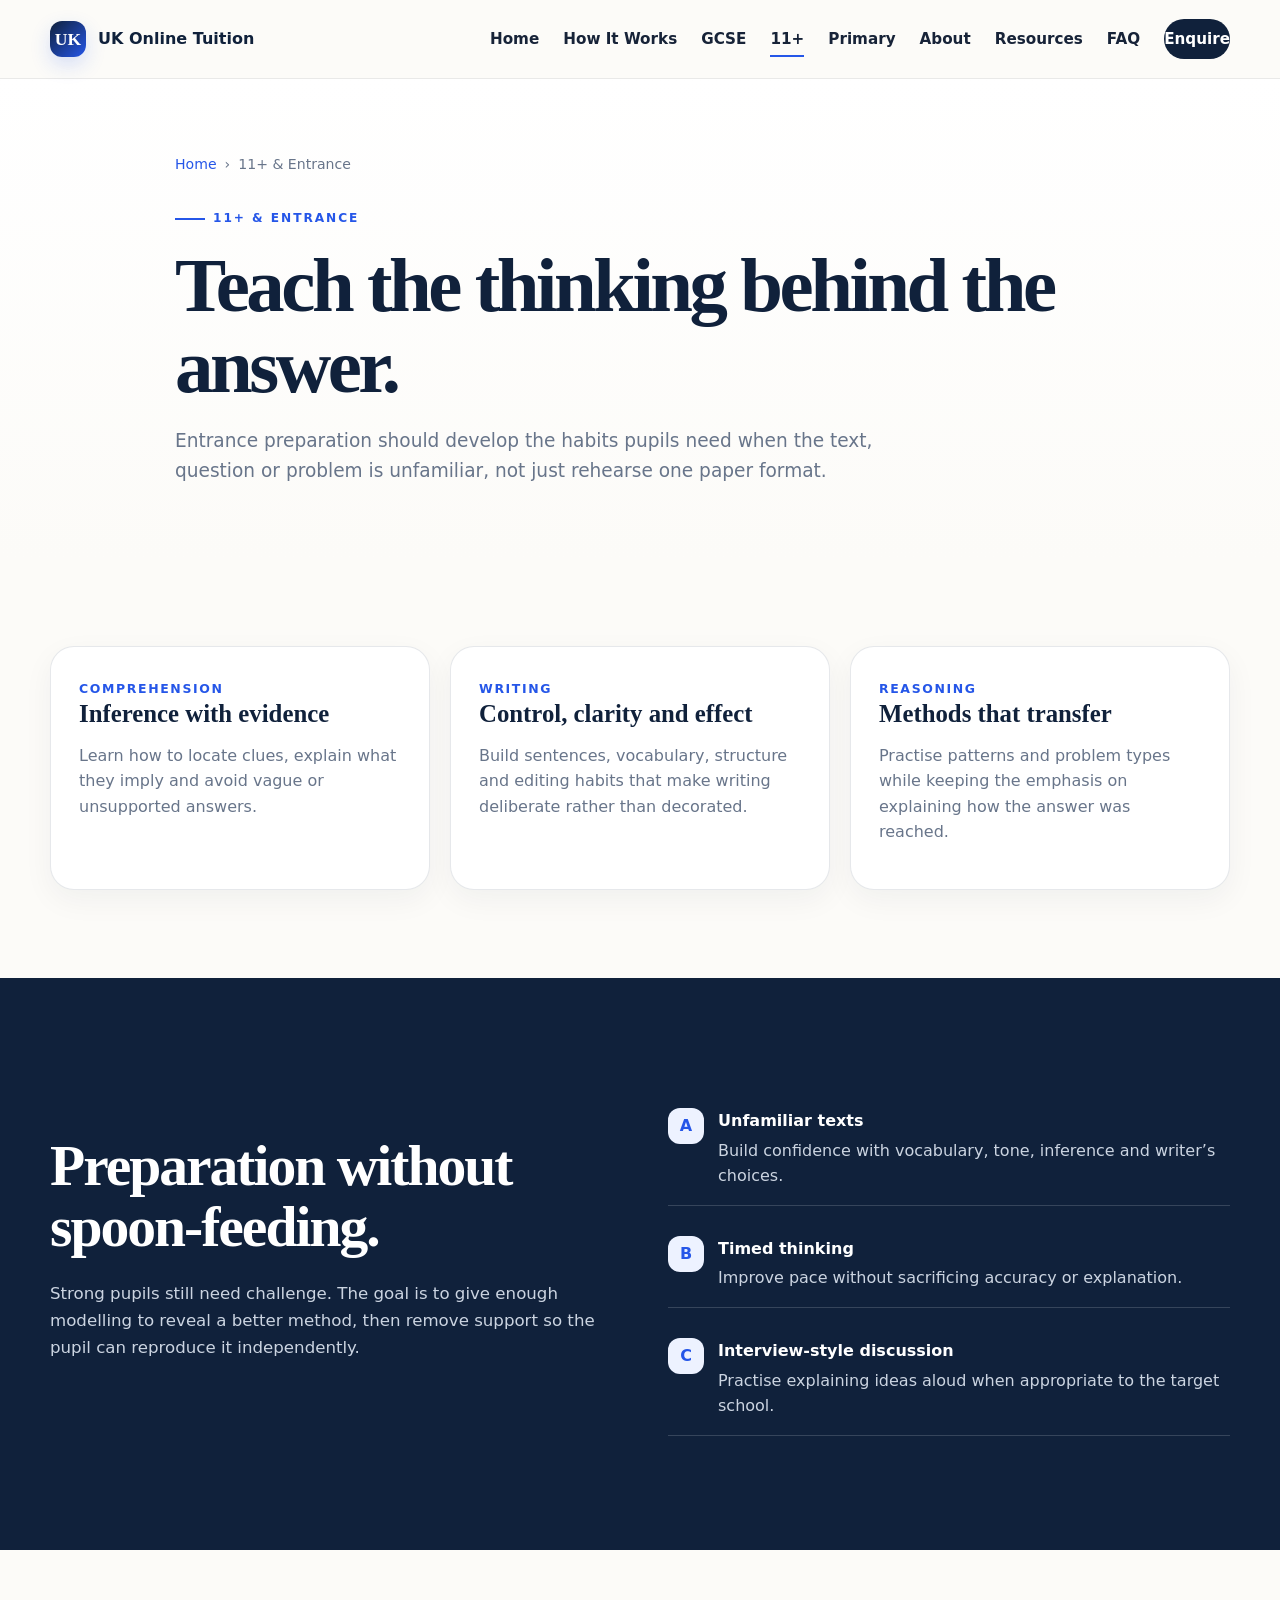
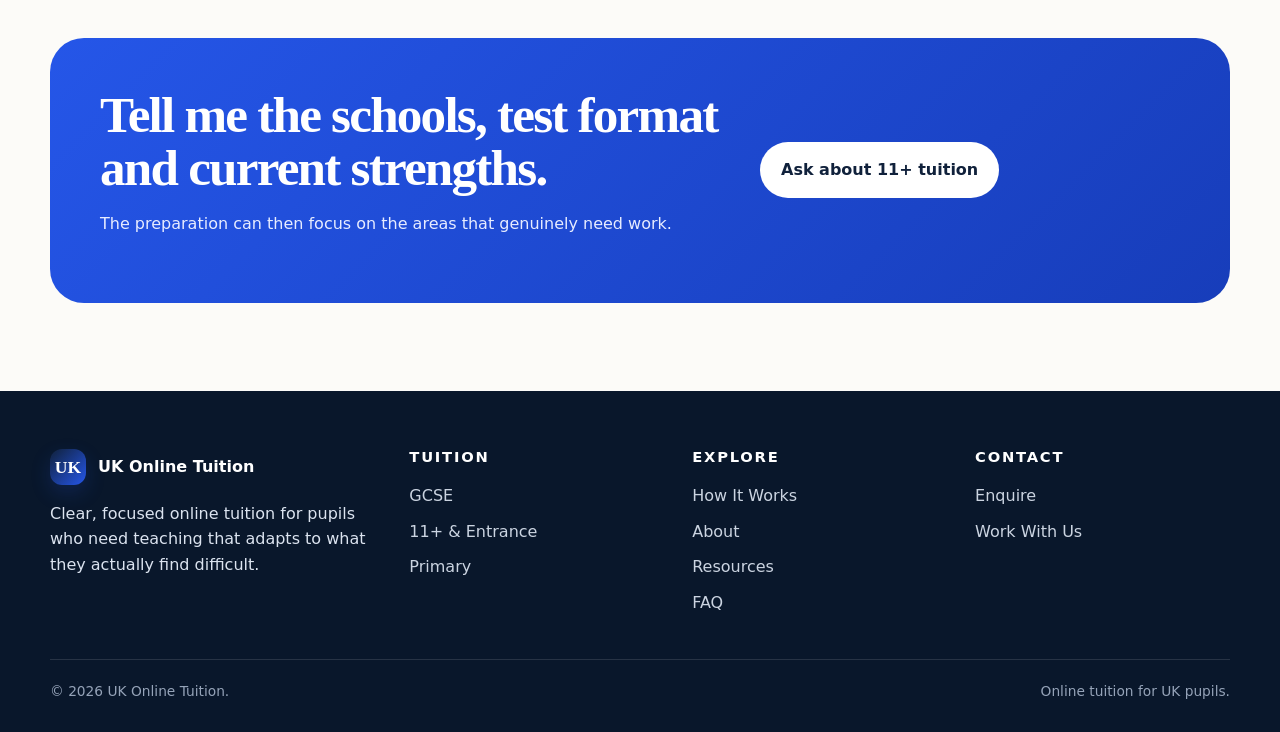
==== 11-plus/index.html @ ee051ced "Add 11+ and entrance page" ====
<!doctype html><html lang="en-GB"><head>
<meta charset="utf-8"><meta name="viewport" content="width=device-width,initial-scale=1">
<title>11+ & Entrance Exam Online Tuition | UK Online Tuition</title><meta name="description" content="Personalised 11+ and entrance exam tuition focused on comprehension, writing, reasoning and independent thinking for selective-school preparation.">
<meta name="robots" content="noindex,nofollow"><link rel="canonical" href="https://www.ukonlinetuition.co.uk/11-plus/"><meta property="og:type" content="website"><meta property="og:title" content="11+ & Entrance Exam Online Tuition | UK Online Tuition"><meta property="og:description" content="Personalised 11+ and entrance exam tuition focused on comprehension, writing, reasoning and independent thinking for selective-school preparation."><meta property="og:url" content="https://www.ukonlinetuition.co.uk/11-plus/"><meta name="twitter:card" content="summary"><meta name="twitter:title" content="11+ & Entrance Exam Online Tuition | UK Online Tuition"><meta name="twitter:description" content="Personalised 11+ and entrance exam tuition focused on comprehension, writing, reasoning and independent thinking for selective-school preparation."><link rel="stylesheet" href="../assets/styles.css"><meta name="theme-color" content="#10213b"></head><body><a class="skip-link" href="#main">Skip to content</a><header class="site-header"><div class="container nav-wrap"><a class="brand" href="../"><span class="brand-mark">UK</span><span>UK Online Tuition</span></a><button class="menu-toggle" aria-expanded="false" aria-controls="main-nav" aria-label="Open navigation">☰</button><nav class="main-nav" id="main-nav" aria-label="Main navigation"><a href="../">Home</a><a href="../how-it-works/">How It Works</a><a href="../gcse/">GCSE</a><a href="../11-plus/" aria-current="page">11+</a><a href="../primary/">Primary</a><a href="../about/">About</a><a href="../resources/">Resources</a><a href="../faq/">FAQ</a><a class="nav-cta" href="../contact/">Enquire</a></nav></div></header><main id="main"><section class="page-hero"><div class="container"><div class="breadcrumbs"><a href="../">Home</a><span>›</span><span>11+ & Entrance</span></div><div class="eyebrow">11+ & Entrance</div><h1>Teach the thinking behind the answer.</h1><p>Entrance preparation should develop the habits pupils need when the text, question or problem is unfamiliar, not just rehearse one paper format.</p></div></section><section class="section"><div class="container"><div class="cards"><article class="card"><span class="card-kicker">Comprehension</span><h3>Inference with evidence</h3><p>Learn how to locate clues, explain what they imply and avoid vague or unsupported answers.</p></article><article class="card"><span class="card-kicker">Writing</span><h3>Control, clarity and effect</h3><p>Build sentences, vocabulary, structure and editing habits that make writing deliberate rather than decorated.</p></article><article class="card"><span class="card-kicker">Reasoning</span><h3>Methods that transfer</h3><p>Practise patterns and problem types while keeping the emphasis on explaining how the answer was reached.</p></article></div></div></section><section class="section navy"><div class="container split"><div><h2>Preparation without spoon-feeding.</h2><p class="lede" style="font-size:1.04rem;color:#cbd4e1">Strong pupils still need challenge. The goal is to give enough modelling to reveal a better method, then remove support so the pupil can reproduce it independently.</p></div><div class="feature-list"><div class="feature" style="border-color:rgba(255,255,255,.16)"><span class="feature-icon">A</span><div><strong style="color:white">Unfamiliar texts</strong><p style="color:#cbd4e1">Build confidence with vocabulary, tone, inference and writer’s choices.</p></div></div><div class="feature" style="border-color:rgba(255,255,255,.16)"><span class="feature-icon">B</span><div><strong style="color:white">Timed thinking</strong><p style="color:#cbd4e1">Improve pace without sacrificing accuracy or explanation.</p></div></div><div class="feature" style="border-color:rgba(255,255,255,.16)"><span class="feature-icon">C</span><div><strong style="color:white">Interview-style discussion</strong><p style="color:#cbd4e1">Practise explaining ideas aloud when appropriate to the target school.</p></div></div></div></div></section><section class="section"><div class="container"><div class="cta-band"><div><h2>Tell me the schools, test format and current strengths.</h2><p>The preparation can then focus on the areas that genuinely need work.</p></div><div><a class="btn btn-primary" href="../contact/">Ask about 11+ tuition</a></div></div></div></section></main><footer class="site-footer"><div class="container"><div class="footer-grid"><div class="footer-brand"><div class="brand" style="color:white"><span class="brand-mark">UK</span><span>UK Online Tuition</span></div><p>Clear, focused online tuition for pupils who need teaching that adapts to what they actually find difficult.</p></div><div><h3>Tuition</h3><a href="../gcse/">GCSE</a><a href="../11-plus/">11+ & Entrance</a><a href="../primary/">Primary</a></div><div><h3>Explore</h3><a href="../how-it-works/">How It Works</a><a href="../about/">About</a><a href="../resources/">Resources</a><a href="../faq/">FAQ</a></div><div><h3>Contact</h3><a href="../contact/">Enquire</a><a href="../work-with-us/">Work With Us</a></div></div><div class="footer-bottom"><span>© <span data-year></span> UK Online Tuition.</span><span>Online tuition for UK pupils.</span></div></div></footer><script src="../assets/main.js" defer></script></body></html>
---- assets/styles.css ----
:root{--navy:#10213b;--blue:#2556e8;--cream:#f7f3ea;--paper:#fcfbf8;--ink:#172338;--muted:#68758a;--line:#dfe4eb;--white:#fff;--radius:24px;--shadow:0 18px 50px rgba(16,33,59,.11);--max:1180px;--serif:Georgia,'Times New Roman',serif;--sans:Inter,ui-sans-serif,system-ui,-apple-system,BlinkMacSystemFont,'Segoe UI',sans-serif}*{box-sizing:border-box}html{scroll-behavior:smooth}body{margin:0;background:var(--paper);color:var(--ink);font-family:var(--sans);line-height:1.6}img{max-width:100%;display:block}a{color:inherit;text-decoration:none}button,input,select,textarea{font:inherit}.skip-link{position:fixed;left:12px;top:-60px;background:var(--navy);color:#fff;padding:.75rem 1rem;border-radius:12px;z-index:999}.skip-link:focus{top:12px}.container{width:min(calc(100% - 40px),var(--max));margin:auto}.site-header{position:sticky;top:0;z-index:50;background:rgba(252,251,248,.92);backdrop-filter:blur(18px);border-bottom:1px solid rgba(16,33,59,.08)}.nav-wrap{height:78px;display:flex;align-items:center;gap:28px}.brand{display:flex;align-items:center;gap:12px;font-weight:800;color:var(--navy);margin-right:auto}.brand-mark{width:36px;height:36px;border-radius:12px;background:linear-gradient(135deg,var(--navy),var(--blue));display:grid;place-items:center;color:#fff;font-family:var(--serif);font-size:1.1rem;box-shadow:0 8px 20px rgba(37,86,232,.18)}.main-nav{display:flex;align-items:center;gap:24px;font-size:.95rem;font-weight:650}.main-nav a{position:relative;padding:8px 0}.main-nav a:after{content:"";position:absolute;left:0;right:100%;bottom:2px;height:2px;background:var(--blue);transition:right .25s ease}.main-nav a:hover:after,.main-nav a:focus-visible:after,.main-nav a[aria-current="page"]:after{right:0}.nav-cta{background:var(--navy);color:#fff;padding:12px 18px;border-radius:999px!important}.nav-cta:after{display:none!important}.menu-toggle{display:none;border:0;background:transparent;padding:10px;border-radius:10px;color:var(--navy)}.hero{padding:76px 0 42px;overflow:hidden;background:radial-gradient(circle at 85% 10%,rgba(37,86,232,.11),transparent 34%),linear-gradient(180deg,#fff 0%,var(--paper) 100%)}.hero-grid{display:grid;grid-template-columns:1.05fr .95fr;gap:64px;align-items:center}.eyebrow{display:inline-flex;align-items:center;gap:8px;text-transform:uppercase;letter-spacing:.16em;font-size:.76rem;font-weight:800;color:var(--blue);margin-bottom:18px}.eyebrow:before{content:"";width:30px;height:2px;background:var(--blue)}h1,h2,h3{font-family:var(--serif);line-height:1.05;color:var(--navy);margin:0}h1{font-size:clamp(3.25rem,7vw,6.2rem);letter-spacing:-.045em}h2{font-size:clamp(2.2rem,4.5vw,4.15rem);letter-spacing:-.035em}h3{font-size:1.55rem}.hero h1 span{color:var(--blue);display:block}.lede{font-size:1.18rem;color:#44536a;max-width:660px;margin:24px 0 30px}.hero-actions,.cta-actions{display:flex;gap:12px;flex-wrap:wrap}.btn{display:inline-flex;align-items:center;justify-content:center;gap:8px;padding:14px 20px;border-radius:999px;border:1px solid transparent;font-weight:760;transition:transform .2s ease,box-shadow .2s ease,background .2s ease}.btn:hover{transform:translateY(-2px)}.btn-primary{background:var(--blue);color:#fff;box-shadow:0 12px 28px rgba(37,86,232,.22)}.btn-secondary{background:#fff;border-color:#cad3df;color:var(--navy)}.micro-proof{display:flex;gap:18px;flex-wrap:wrap;margin-top:28px;color:var(--muted);font-size:.92rem}.micro-proof span:before{content:"✓";color:var(--blue);font-weight:900;margin-right:7px}.workspace{position:relative;min-height:520px}.workspace-card{position:absolute;border:1px solid rgba(16,33,59,.1);background:rgba(255,255,255,.94);border-radius:22px;box-shadow:var(--shadow);padding:20px}.workspace-main{inset:30px 18px 42px 0;transform:rotate(-1deg)}.workspace-note{width:220px;right:-10px;top:0;transform:rotate(4deg)}.workspace-score{width:205px;right:0;bottom:8px;transform:rotate(-3deg);background:var(--navy);color:#fff}.workspace-toolbar{display:flex;gap:8px;border-bottom:1px solid var(--line);padding-bottom:14px;margin-bottom:18px}.dot{width:10px;height:10px;border-radius:50%;background:#c9d2df}.dot:nth-child(2){background:#9ab4ff}.dot:nth-child(3){background:var(--blue)}.student-line{height:10px;background:#eef1f5;border-radius:8px;margin:12px 0}.student-line.short{width:62%}.annotation{border-left:3px solid var(--blue);padding:10px 12px;background:#f2f6ff;border-radius:0 12px 12px 0;margin:18px 0;color:#294372;font-size:.9rem}.feedback-chip{display:inline-block;padding:7px 10px;background:#e8efff;color:#183b91;border-radius:999px;font-size:.8rem;font-weight:800}.section{padding:88px 0}.section.alt{background:var(--cream)}.section.navy{background:var(--navy);color:#fff}.section.navy h2,.section.navy h3{color:#fff}.section-head{display:grid;grid-template-columns:.8fr 1.2fr;gap:56px;align-items:end;margin-bottom:42px}.section-head p{margin:0;color:var(--muted);font-size:1.05rem}.section.navy .section-head p{color:#cbd4e1}.cards{display:grid;grid-template-columns:repeat(3,1fr);gap:20px}.card{position:relative;background:#fff;border:1px solid rgba(16,33,59,.1);border-radius:var(--radius);padding:28px;box-shadow:0 10px 30px rgba(16,33,59,.05);transition:transform .25s ease,box-shadow .25s ease}.card:hover{transform:translateY(-6px);box-shadow:var(--shadow)}.card-kicker{font-size:.78rem;font-weight:850;color:var(--blue);text-transform:uppercase;letter-spacing:.13em}.card p{color:var(--muted)}.arrow-link{font-weight:800;color:var(--blue);display:inline-flex;gap:8px;align-items:center}.arrow-link span{transition:transform .2s ease}.arrow-link:hover span{transform:translateX(4px)}.process{display:grid;grid-template-columns:repeat(4,1fr);gap:14px;counter-reset:step}.step{counter-increment:step;padding:26px;border-radius:22px;border:1px solid rgba(255,255,255,.16);background:rgba(255,255,255,.06);min-height:250px}.step:before{content:"0" counter(step);display:block;color:#89a7ff;font-weight:900;letter-spacing:.14em;margin-bottom:36px}.step p{color:#ccd7e6}.split{display:grid;grid-template-columns:1fr 1fr;gap:56px;align-items:center}.feature-list{display:grid;gap:14px;margin:26px 0}.feature{display:flex;gap:14px;align-items:flex-start;padding:16px 0;border-bottom:1px solid var(--line)}.feature strong{color:var(--navy);display:block}.feature p{margin:4px 0 0;color:var(--muted)}.feature-icon{width:36px;height:36px;border-radius:12px;background:#edf2ff;color:var(--blue);display:grid;place-items:center;flex:0 0 auto;font-weight:900}.founder-panel{background:linear-gradient(145deg,var(--navy),#17375f);color:#fff;border-radius:32px;padding:38px;min-height:420px;display:flex;flex-direction:column;justify-content:space-between;box-shadow:var(--shadow)}.founder-panel h3{color:#fff;font-size:2.2rem}.founder-monogram{width:92px;height:92px;border-radius:28px;background:linear-gradient(135deg,#fff,#cad8ff);display:grid;place-items:center;color:var(--navy);font-family:var(--serif);font-size:2.4rem;font-weight:700}.stat-row{display:flex;gap:28px;flex-wrap:wrap}.stat strong{font-family:var(--serif);font-size:2.1rem;display:block}.stat small{color:#cbd5e4}.resource-grid{display:grid;grid-template-columns:repeat(3,1fr);gap:20px}.resource{padding:26px;border-radius:22px;background:#fff;border:1px solid var(--line)}.resource small{font-weight:800;color:var(--blue);text-transform:uppercase;letter-spacing:.1em}.faq-list{display:grid;gap:12px}.faq-item{background:#fff;border:1px solid var(--line);border-radius:18px;padding:0 20px}.faq-item summary{cursor:pointer;padding:20px 0;font-weight:780;color:var(--navy);list-style:none;display:flex;justify-content:space-between;gap:20px}.faq-item summary::-webkit-details-marker{display:none}.faq-item summary:after{content:"+";color:var(--blue);font-size:1.3rem}.faq-item[open] summary:after{content:"−"}.faq-item p{color:var(--muted);margin:0 0 20px}.cta-band{border-radius:34px;padding:50px;background:linear-gradient(135deg,var(--blue),#173dba);color:#fff;display:grid;grid-template-columns:1.2fr .8fr;gap:30px;align-items:center}.cta-band h2{color:#fff;font-size:clamp(2.2rem,4vw,3.6rem)}.cta-band p{color:#e7ecff}.cta-band .btn-primary{background:#fff;color:var(--navy);box-shadow:none}.cta-band .btn-secondary{border-color:rgba(255,255,255,.42);background:transparent;color:#fff}.page-hero{padding:74px 0 54px;background:linear-gradient(180deg,#fff,var(--paper))}.page-hero .container{max-width:930px}.page-hero h1{font-size:clamp(3rem,6vw,5.6rem)}.page-hero p{font-size:1.16rem;color:var(--muted);max-width:760px}.breadcrumbs{display:flex;gap:8px;font-size:.88rem;color:var(--muted);margin-bottom:26px}.breadcrumbs a{color:var(--blue)}.band{padding:30px;border-radius:24px;background:#eef3ff;border:1px solid #d8e2ff}.two-col{display:grid;grid-template-columns:repeat(2,1fr);gap:22px}.checklist{list-style:none;padding:0;margin:20px 0}.checklist li{position:relative;padding:8px 0 8px 30px}.checklist li:before{content:"✓";position:absolute;left:0;color:var(--blue);font-weight:900}.timeline{display:grid;gap:18px}.timeline-item{display:grid;grid-template-columns:70px 1fr;gap:18px}.timeline-num{width:58px;height:58px;border-radius:18px;background:var(--navy);color:#fff;display:grid;place-items:center;font-weight:850}.timeline-copy{padding-bottom:20px;border-bottom:1px solid var(--line)}.timeline-copy p{color:var(--muted);margin-top:8px}.form-wrap{display:grid;grid-template-columns:.8fr 1.2fr;gap:44px;align-items:start}.form-card{background:#fff;border:1px solid var(--line);border-radius:28px;padding:30px;box-shadow:var(--shadow)}.field-grid{display:grid;grid-template-columns:1fr 1fr;gap:16px}.field{display:grid;gap:7px}.field.full{grid-column:1/-1}.field label{font-weight:750;color:var(--navy)}.field input,.field select,.field textarea{width:100%;padding:13px 14px;border:1px solid #cbd4e0;border-radius:13px;background:#fff;color:var(--ink)}.field textarea{min-height:145px;resize:vertical}.field input:focus,.field select:focus,.field textarea:focus{outline:3px solid rgba(37,86,232,.18);border-color:var(--blue)}.form-note{font-size:.88rem;color:var(--muted)}.form-status{margin-top:14px;padding:12px 14px;border-radius:12px;background:#f2f5f8;color:#47566b;display:none}.form-status.show{display:block}.form-status.success{background:#eaf7ef;color:#225e39}.form-status.error{background:#fff0f0;color:#8d2929}.site-footer{background:#09172b;color:#dbe3ef;padding:58px 0 30px}.footer-grid{display:grid;grid-template-columns:1.3fr repeat(3,1fr);gap:28px}.footer-grid h3{color:#fff;font-family:var(--sans);font-size:.92rem;text-transform:uppercase;letter-spacing:.12em;margin-bottom:14px}.footer-grid a{display:block;color:#cbd4e1;padding:5px 0}.footer-brand{max-width:320px}.footer-bottom{display:flex;justify-content:space-between;gap:20px;border-top:1px solid rgba(255,255,255,.12);margin-top:38px;padding-top:20px;color:#95a3b8;font-size:.86rem}.reveal{opacity:0;transform:translateY(24px);transition:opacity .65s ease,transform .65s ease}.reveal.is-visible{opacity:1;transform:none}.reveal.delay-1{transition-delay:.08s}.reveal.delay-2{transition-delay:.16s}.reveal.delay-3{transition-delay:.24s}.focus-card{position:relative;overflow:hidden}.focus-card:after{content:"";position:absolute;inset:auto -20% -55% 40%;height:180px;background:radial-gradient(circle,rgba(37,86,232,.13),transparent 68%);pointer-events:none}.notice{padding:12px 14px;border-radius:14px;background:#fff6db;color:#745516;font-size:.9rem;border:1px solid #ead79b}@media (max-width:960px){.main-nav{position:fixed;left:20px;right:20px;top:88px;background:#fff;border:1px solid var(--line);box-shadow:var(--shadow);border-radius:20px;padding:18px;display:none;flex-direction:column;align-items:stretch;gap:4px}.main-nav.open{display:flex}.main-nav a{padding:11px}.menu-toggle{display:block}.hero-grid,.split,.form-wrap,.cta-band,.section-head{grid-template-columns:1fr}.workspace{min-height:470px}.cards,.resource-grid{grid-template-columns:1fr 1fr}.process{grid-template-columns:1fr 1fr}.footer-grid{grid-template-columns:1fr 1fr}.section-head{gap:16px}.field-grid{grid-template-columns:1fr}.field.full{grid-column:auto}}@media (max-width:640px){.container{width:min(calc(100% - 28px),var(--max))}.nav-wrap{height:68px}.hero{padding-top:50px}.hero-grid{gap:28px}.workspace{min-height:420px}.workspace-main{inset:22px 0 58px 0}.workspace-note{width:170px;right:-2px}.workspace-score{width:170px;right:4px}.section{padding:64px 0}.cards,.resource-grid,.process,.two-col,.footer-grid{grid-template-columns:1fr}.cta-band{padding:34px 24px}.footer-bottom{flex-direction:column}.page-hero{padding-top:48px}.form-card{padding:22px}.timeline-item{grid-template-columns:52px 1fr}.timeline-num{width:44px;height:44px;border-radius:14px}.brand span:last-child{font-size:.92rem}}@media (prefers-reduced-motion:reduce){html{scroll-behavior:auto}*,*:before,*:after{animation:none!important;transition:none!important}.reveal{opacity:1;transform:none}.card:hover,.btn:hover{transform:none}}
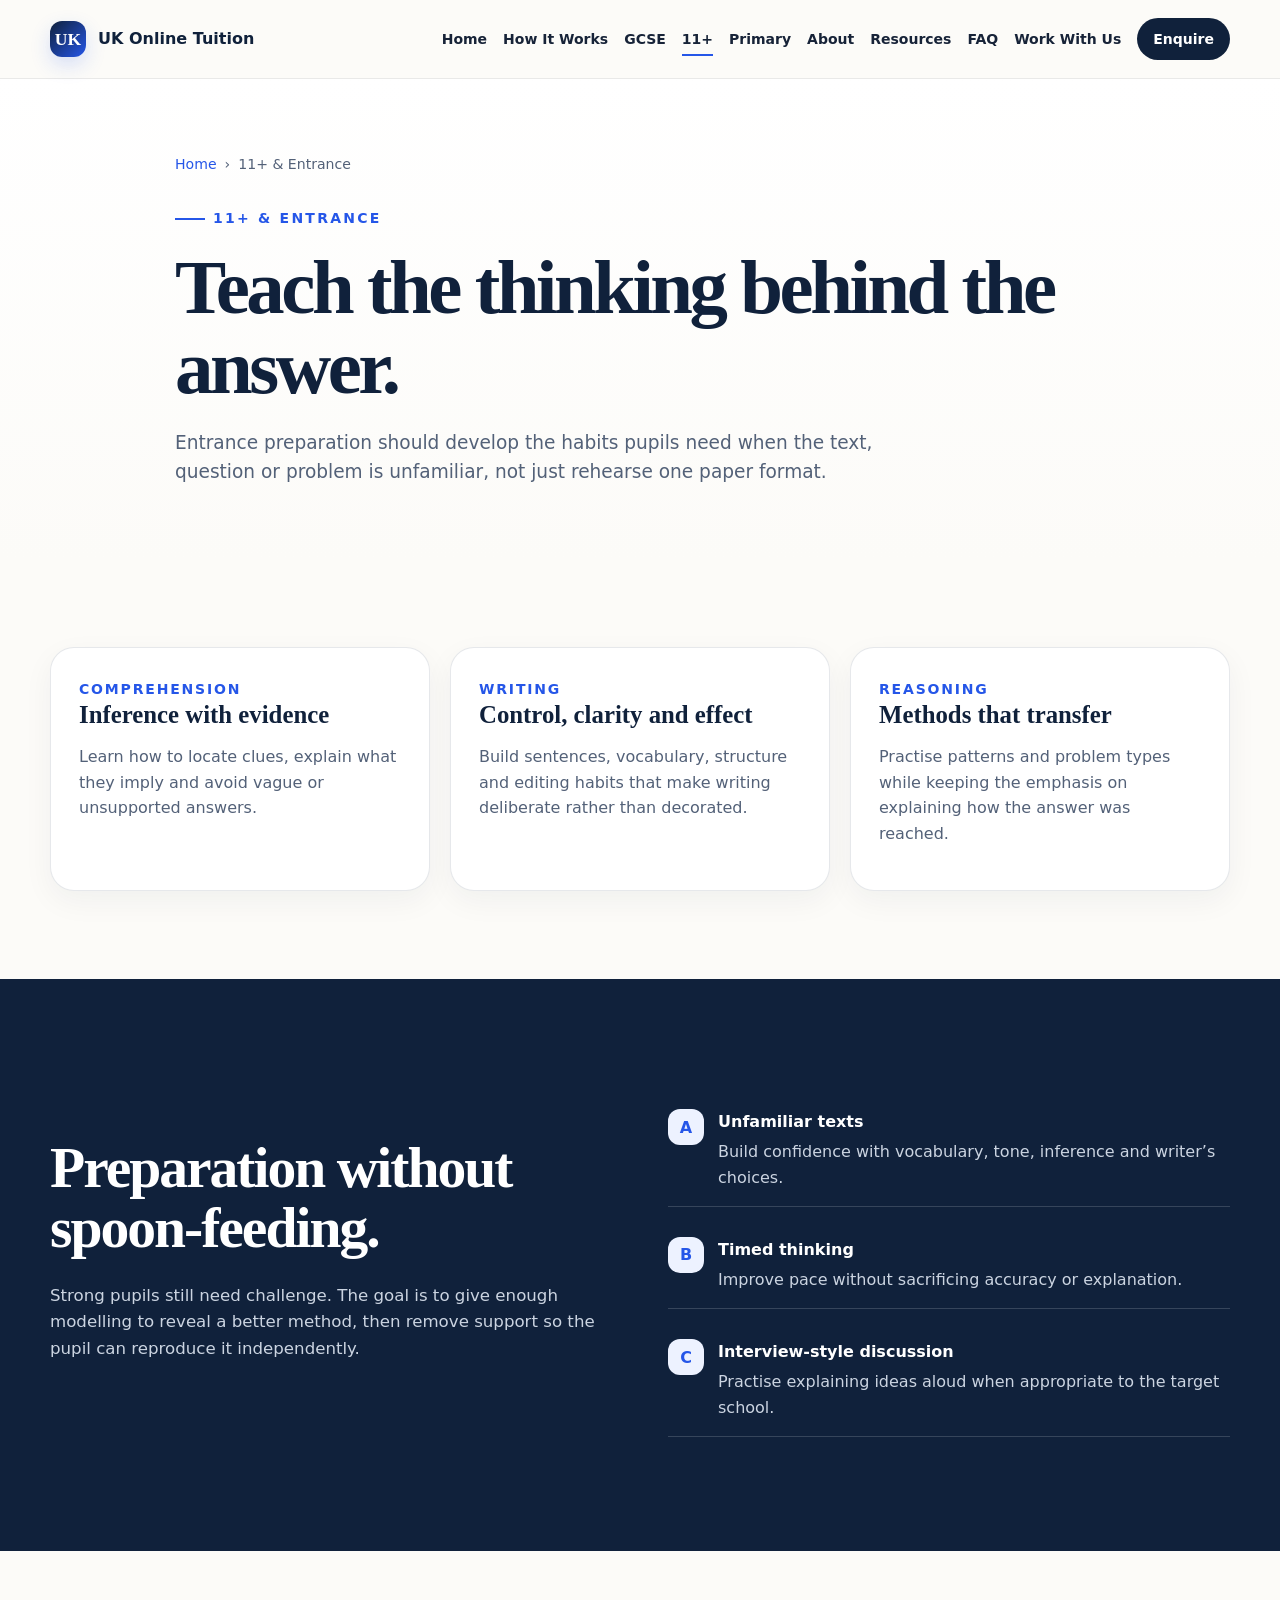
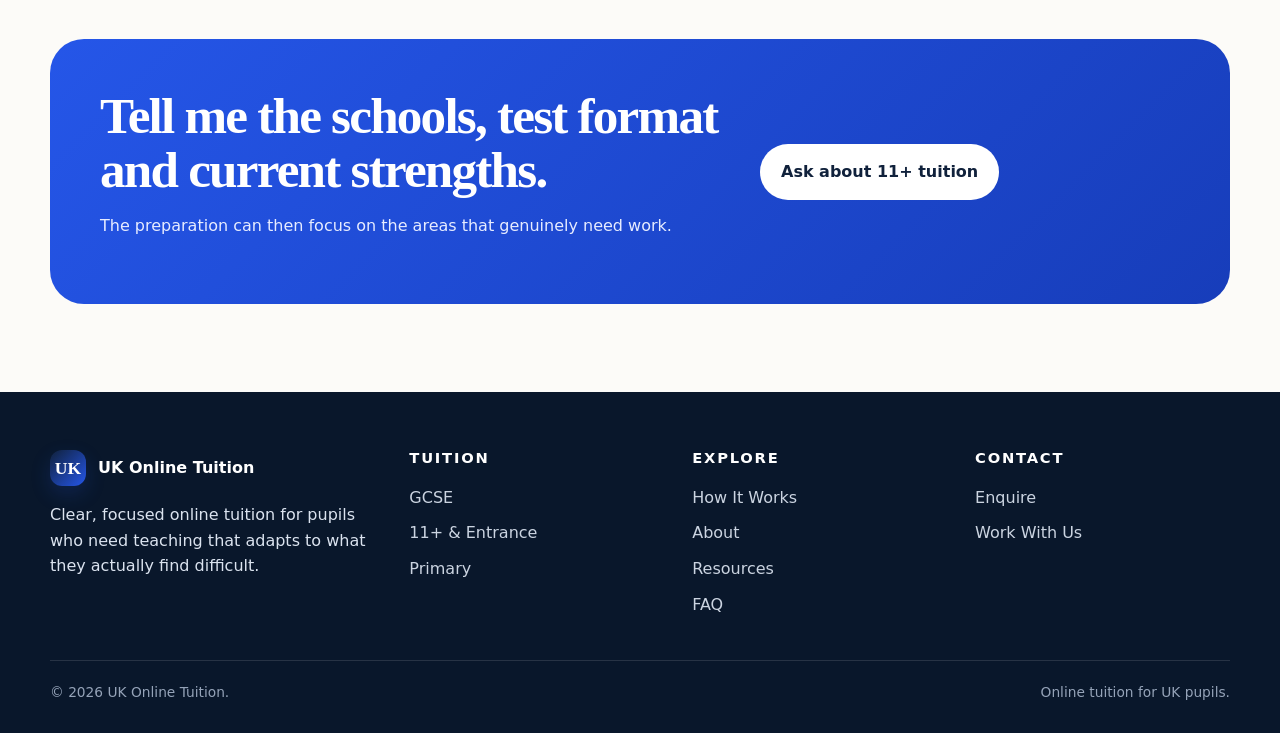
==== commit 1dd635f8: "Build unpublished responsive tuition draft with safe preview form" ====
--- a/11-plus/index.html
+++ b/11-plus/index.html
@@ -1,4 +1,4 @@
 <!doctype html><html lang="en-GB"><head>
 <meta charset="utf-8"><meta name="viewport" content="width=device-width,initial-scale=1">
 <title>11+ & Entrance Exam Online Tuition | UK Online Tuition</title><meta name="description" content="Personalised 11+ and entrance exam tuition focused on comprehension, writing, reasoning and independent thinking for selective-school preparation.">
-<meta name="robots" content="noindex,nofollow"><link rel="canonical" href="https://www.ukonlinetuition.co.uk/11-plus/"><meta property="og:type" content="website"><meta property="og:title" content="11+ & Entrance Exam Online Tuition | UK Online Tuition"><meta property="og:description" content="Personalised 11+ and entrance exam tuition focused on comprehension, writing, reasoning and independent thinking for selective-school preparation."><meta property="og:url" content="https://www.ukonlinetuition.co.uk/11-plus/"><meta name="twitter:card" content="summary"><meta name="twitter:title" content="11+ & Entrance Exam Online Tuition | UK Online Tuition"><meta name="twitter:description" content="Personalised 11+ and entrance exam tuition focused on comprehension, writing, reasoning and independent thinking for selective-school preparation."><link rel="stylesheet" href="../assets/styles.css"><meta name="theme-color" content="#10213b"></head><body><a class="skip-link" href="#main">Skip to content</a><header class="site-header"><div class="container nav-wrap"><a class="brand" href="../"><span class="brand-mark">UK</span><span>UK Online Tuition</span></a><button class="menu-toggle" aria-expanded="false" aria-controls="main-nav" aria-label="Open navigation">☰</button><nav class="main-nav" id="main-nav" aria-label="Main navigation"><a href="../">Home</a><a href="../how-it-works/">How It Works</a><a href="../gcse/">GCSE</a><a href="../11-plus/" aria-current="page">11+</a><a href="../primary/">Primary</a><a href="../about/">About</a><a href="../resources/">Resources</a><a href="../faq/">FAQ</a><a class="nav-cta" href="../contact/">Enquire</a></nav></div></header><main id="main"><section class="page-hero"><div class="container"><div class="breadcrumbs"><a href="../">Home</a><span>›</span><span>11+ & Entrance</span></div><div class="eyebrow">11+ & Entrance</div><h1>Teach the thinking behind the answer.</h1><p>Entrance preparation should develop the habits pupils need when the text, question or problem is unfamiliar, not just rehearse one paper format.</p></div></section><section class="section"><div class="container"><div class="cards"><article class="card"><span class="card-kicker">Comprehension</span><h3>Inference with evidence</h3><p>Learn how to locate clues, explain what they imply and avoid vague or unsupported answers.</p></article><article class="card"><span class="card-kicker">Writing</span><h3>Control, clarity and effect</h3><p>Build sentences, vocabulary, structure and editing habits that make writing deliberate rather than decorated.</p></article><article class="card"><span class="card-kicker">Reasoning</span><h3>Methods that transfer</h3><p>Practise patterns and problem types while keeping the emphasis on explaining how the answer was reached.</p></article></div></div></section><section class="section navy"><div class="container split"><div><h2>Preparation without spoon-feeding.</h2><p class="lede" style="font-size:1.04rem;color:#cbd4e1">Strong pupils still need challenge. The goal is to give enough modelling to reveal a better method, then remove support so the pupil can reproduce it independently.</p></div><div class="feature-list"><div class="feature" style="border-color:rgba(255,255,255,.16)"><span class="feature-icon">A</span><div><strong style="color:white">Unfamiliar texts</strong><p style="color:#cbd4e1">Build confidence with vocabulary, tone, inference and writer’s choices.</p></div></div><div class="feature" style="border-color:rgba(255,255,255,.16)"><span class="feature-icon">B</span><div><strong style="color:white">Timed thinking</strong><p style="color:#cbd4e1">Improve pace without sacrificing accuracy or explanation.</p></div></div><div class="feature" style="border-color:rgba(255,255,255,.16)"><span class="feature-icon">C</span><div><strong style="color:white">Interview-style discussion</strong><p style="color:#cbd4e1">Practise explaining ideas aloud when appropriate to the target school.</p></div></div></div></div></section><section class="section"><div class="container"><div class="cta-band"><div><h2>Tell me the schools, test format and current strengths.</h2><p>The preparation can then focus on the areas that genuinely need work.</p></div><div><a class="btn btn-primary" href="../contact/">Ask about 11+ tuition</a></div></div></div></section></main><footer class="site-footer"><div class="container"><div class="footer-grid"><div class="footer-brand"><div class="brand" style="color:white"><span class="brand-mark">UK</span><span>UK Online Tuition</span></div><p>Clear, focused online tuition for pupils who need teaching that adapts to what they actually find difficult.</p></div><div><h3>Tuition</h3><a href="../gcse/">GCSE</a><a href="../11-plus/">11+ & Entrance</a><a href="../primary/">Primary</a></div><div><h3>Explore</h3><a href="../how-it-works/">How It Works</a><a href="../about/">About</a><a href="../resources/">Resources</a><a href="../faq/">FAQ</a></div><div><h3>Contact</h3><a href="../contact/">Enquire</a><a href="../work-with-us/">Work With Us</a></div></div><div class="footer-bottom"><span>© <span data-year></span> UK Online Tuition.</span><span>Online tuition for UK pupils.</span></div></div></footer><script src="../assets/main.js" defer></script></body></html>+<meta name="robots" content="noindex,nofollow"><link rel="canonical" href="https://www.ukonlinetuition.co.uk/11-plus/"><meta property="og:type" content="website"><meta property="og:title" content="11+ & Entrance Exam Online Tuition | UK Online Tuition"><meta property="og:description" content="Personalised 11+ and entrance exam tuition focused on comprehension, writing, reasoning and independent thinking for selective-school preparation."><meta property="og:url" content="https://www.ukonlinetuition.co.uk/11-plus/"><meta name="twitter:card" content="summary"><meta name="twitter:title" content="11+ & Entrance Exam Online Tuition | UK Online Tuition"><meta name="twitter:description" content="Personalised 11+ and entrance exam tuition focused on comprehension, writing, reasoning and independent thinking for selective-school preparation."><link rel="stylesheet" href="../assets/styles.css"><meta name="theme-color" content="#10213b"><link rel="icon" href="../assets/favicon.svg" type="image/svg+xml"></head><body><a class="skip-link" href="#main">Skip to content</a><header class="site-header"><div class="container nav-wrap"><a class="brand" href="../"><span class="brand-mark">UK</span><span>UK Online Tuition</span></a><button class="menu-toggle" aria-expanded="false" aria-controls="main-nav" aria-label="Open navigation">☰</button><nav class="main-nav" id="main-nav" aria-label="Main navigation"><a href="../">Home</a><a href="../how-it-works/">How It Works</a><a href="../gcse/">GCSE</a><a href="../11-plus/" aria-current="page">11+</a><a href="../primary/">Primary</a><a href="../about/">About</a><a href="../resources/">Resources</a><a href="../faq/">FAQ</a><a href="../work-with-us/">Work With Us</a><a class="nav-cta" href="../contact/">Enquire</a></nav></div></header><main id="main"><section class="page-hero"><div class="container"><div class="breadcrumbs"><a href="../">Home</a><span>›</span><span>11+ & Entrance</span></div><div class="eyebrow">11+ & Entrance</div><h1>Teach the thinking behind the answer.</h1><p>Entrance preparation should develop the habits pupils need when the text, question or problem is unfamiliar, not just rehearse one paper format.</p></div></section><section class="section"><div class="container"><div class="cards"><article class="card"><span class="card-kicker">Comprehension</span><h3>Inference with evidence</h3><p>Learn how to locate clues, explain what they imply and avoid vague or unsupported answers.</p></article><article class="card"><span class="card-kicker">Writing</span><h3>Control, clarity and effect</h3><p>Build sentences, vocabulary, structure and editing habits that make writing deliberate rather than decorated.</p></article><article class="card"><span class="card-kicker">Reasoning</span><h3>Methods that transfer</h3><p>Practise patterns and problem types while keeping the emphasis on explaining how the answer was reached.</p></article></div></div></section><section class="section navy"><div class="container split"><div><h2>Preparation without spoon-feeding.</h2><p class="lede" style="font-size:1.04rem;color:#cbd4e1">Strong pupils still need challenge. The goal is to give enough modelling to reveal a better method, then remove support so the pupil can reproduce it independently.</p></div><div class="feature-list"><div class="feature" style="border-color:rgba(255,255,255,.16)"><span class="feature-icon">A</span><div><strong style="color:white">Unfamiliar texts</strong><p style="color:#cbd4e1">Build confidence with vocabulary, tone, inference and writer’s choices.</p></div></div><div class="feature" style="border-color:rgba(255,255,255,.16)"><span class="feature-icon">B</span><div><strong style="color:white">Timed thinking</strong><p style="color:#cbd4e1">Improve pace without sacrificing accuracy or explanation.</p></div></div><div class="feature" style="border-color:rgba(255,255,255,.16)"><span class="feature-icon">C</span><div><strong style="color:white">Interview-style discussion</strong><p style="color:#cbd4e1">Practise explaining ideas aloud when appropriate to the target school.</p></div></div></div></div></section><section class="section"><div class="container"><div class="cta-band"><div><h2>Tell me the schools, test format and current strengths.</h2><p>The preparation can then focus on the areas that genuinely need work.</p></div><div><a class="btn btn-primary" href="../contact/">Ask about 11+ tuition</a></div></div></div></section></main><footer class="site-footer"><div class="container"><div class="footer-grid"><div class="footer-brand"><div class="brand" style="color:white"><span class="brand-mark">UK</span><span>UK Online Tuition</span></div><p>Clear, focused online tuition for pupils who need teaching that adapts to what they actually find difficult.</p></div><div><h3>Tuition</h3><a href="../gcse/">GCSE</a><a href="../11-plus/">11+ & Entrance</a><a href="../primary/">Primary</a></div><div><h3>Explore</h3><a href="../how-it-works/">How It Works</a><a href="../about/">About</a><a href="../resources/">Resources</a><a href="../faq/">FAQ</a></div><div><h3>Contact</h3><a href="../contact/">Enquire</a><a href="../work-with-us/">Work With Us</a></div></div><div class="footer-bottom"><span>© <span data-year></span> UK Online Tuition.</span><span>Online tuition for UK pupils.</span></div></div></footer><script src="../assets/main.js" defer></script></body></html>
--- a/assets/styles.css
+++ b/assets/styles.css
@@ -1 +1,35 @@
-:root{--navy:#10213b;--blue:#2556e8;--cream:#f7f3ea;--paper:#fcfbf8;--ink:#172338;--muted:#68758a;--line:#dfe4eb;--white:#fff;--radius:24px;--shadow:0 18px 50px rgba(16,33,59,.11);--max:1180px;--serif:Georgia,'Times New Roman',serif;--sans:Inter,ui-sans-serif,system-ui,-apple-system,BlinkMacSystemFont,'Segoe UI',sans-serif}*{box-sizing:border-box}html{scroll-behavior:smooth}body{margin:0;background:var(--paper);color:var(--ink);font-family:var(--sans);line-height:1.6}img{max-width:100%;display:block}a{color:inherit;text-decoration:none}button,input,select,textarea{font:inherit}.skip-link{position:fixed;left:12px;top:-60px;background:var(--navy);color:#fff;padding:.75rem 1rem;border-radius:12px;z-index:999}.skip-link:focus{top:12px}.container{width:min(calc(100% - 40px),var(--max));margin:auto}.site-header{position:sticky;top:0;z-index:50;background:rgba(252,251,248,.92);backdrop-filter:blur(18px);border-bottom:1px solid rgba(16,33,59,.08)}.nav-wrap{height:78px;display:flex;align-items:center;gap:28px}.brand{display:flex;align-items:center;gap:12px;font-weight:800;color:var(--navy);margin-right:auto}.brand-mark{width:36px;height:36px;border-radius:12px;background:linear-gradient(135deg,var(--navy),var(--blue));display:grid;place-items:center;color:#fff;font-family:var(--serif);font-size:1.1rem;box-shadow:0 8px 20px rgba(37,86,232,.18)}.main-nav{display:flex;align-items:center;gap:24px;font-size:.95rem;font-weight:650}.main-nav a{position:relative;padding:8px 0}.main-nav a:after{content:"";position:absolute;left:0;right:100%;bottom:2px;height:2px;background:var(--blue);transition:right .25s ease}.main-nav a:hover:after,.main-nav a:focus-visible:after,.main-nav a[aria-current="page"]:after{right:0}.nav-cta{background:var(--navy);color:#fff;padding:12px 18px;border-radius:999px!important}.nav-cta:after{display:none!important}.menu-toggle{display:none;border:0;background:transparent;padding:10px;border-radius:10px;color:var(--navy)}.hero{padding:76px 0 42px;overflow:hidden;background:radial-gradient(circle at 85% 10%,rgba(37,86,232,.11),transparent 34%),linear-gradient(180deg,#fff 0%,var(--paper) 100%)}.hero-grid{display:grid;grid-template-columns:1.05fr .95fr;gap:64px;align-items:center}.eyebrow{display:inline-flex;align-items:center;gap:8px;text-transform:uppercase;letter-spacing:.16em;font-size:.76rem;font-weight:800;color:var(--blue);margin-bottom:18px}.eyebrow:before{content:"";width:30px;height:2px;background:var(--blue)}h1,h2,h3{font-family:var(--serif);line-height:1.05;color:var(--navy);margin:0}h1{font-size:clamp(3.25rem,7vw,6.2rem);letter-spacing:-.045em}h2{font-size:clamp(2.2rem,4.5vw,4.15rem);letter-spacing:-.035em}h3{font-size:1.55rem}.hero h1 span{color:var(--blue);display:block}.lede{font-size:1.18rem;color:#44536a;max-width:660px;margin:24px 0 30px}.hero-actions,.cta-actions{display:flex;gap:12px;flex-wrap:wrap}.btn{display:inline-flex;align-items:center;justify-content:center;gap:8px;padding:14px 20px;border-radius:999px;border:1px solid transparent;font-weight:760;transition:transform .2s ease,box-shadow .2s ease,background .2s ease}.btn:hover{transform:translateY(-2px)}.btn-primary{background:var(--blue);color:#fff;box-shadow:0 12px 28px rgba(37,86,232,.22)}.btn-secondary{background:#fff;border-color:#cad3df;color:var(--navy)}.micro-proof{display:flex;gap:18px;flex-wrap:wrap;margin-top:28px;color:var(--muted);font-size:.92rem}.micro-proof span:before{content:"✓";color:var(--blue);font-weight:900;margin-right:7px}.workspace{position:relative;min-height:520px}.workspace-card{position:absolute;border:1px solid rgba(16,33,59,.1);background:rgba(255,255,255,.94);border-radius:22px;box-shadow:var(--shadow);padding:20px}.workspace-main{inset:30px 18px 42px 0;transform:rotate(-1deg)}.workspace-note{width:220px;right:-10px;top:0;transform:rotate(4deg)}.workspace-score{width:205px;right:0;bottom:8px;transform:rotate(-3deg);background:var(--navy);color:#fff}.workspace-toolbar{display:flex;gap:8px;border-bottom:1px solid var(--line);padding-bottom:14px;margin-bottom:18px}.dot{width:10px;height:10px;border-radius:50%;background:#c9d2df}.dot:nth-child(2){background:#9ab4ff}.dot:nth-child(3){background:var(--blue)}.student-line{height:10px;background:#eef1f5;border-radius:8px;margin:12px 0}.student-line.short{width:62%}.annotation{border-left:3px solid var(--blue);padding:10px 12px;background:#f2f6ff;border-radius:0 12px 12px 0;margin:18px 0;color:#294372;font-size:.9rem}.feedback-chip{display:inline-block;padding:7px 10px;background:#e8efff;color:#183b91;border-radius:999px;font-size:.8rem;font-weight:800}.section{padding:88px 0}.section.alt{background:var(--cream)}.section.navy{background:var(--navy);color:#fff}.section.navy h2,.section.navy h3{color:#fff}.section-head{display:grid;grid-template-columns:.8fr 1.2fr;gap:56px;align-items:end;margin-bottom:42px}.section-head p{margin:0;color:var(--muted);font-size:1.05rem}.section.navy .section-head p{color:#cbd4e1}.cards{display:grid;grid-template-columns:repeat(3,1fr);gap:20px}.card{position:relative;background:#fff;border:1px solid rgba(16,33,59,.1);border-radius:var(--radius);padding:28px;box-shadow:0 10px 30px rgba(16,33,59,.05);transition:transform .25s ease,box-shadow .25s ease}.card:hover{transform:translateY(-6px);box-shadow:var(--shadow)}.card-kicker{font-size:.78rem;font-weight:850;color:var(--blue);text-transform:uppercase;letter-spacing:.13em}.card p{color:var(--muted)}.arrow-link{font-weight:800;color:var(--blue);display:inline-flex;gap:8px;align-items:center}.arrow-link span{transition:transform .2s ease}.arrow-link:hover span{transform:translateX(4px)}.process{display:grid;grid-template-columns:repeat(4,1fr);gap:14px;counter-reset:step}.step{counter-increment:step;padding:26px;border-radius:22px;border:1px solid rgba(255,255,255,.16);background:rgba(255,255,255,.06);min-height:250px}.step:before{content:"0" counter(step);display:block;color:#89a7ff;font-weight:900;letter-spacing:.14em;margin-bottom:36px}.step p{color:#ccd7e6}.split{display:grid;grid-template-columns:1fr 1fr;gap:56px;align-items:center}.feature-list{display:grid;gap:14px;margin:26px 0}.feature{display:flex;gap:14px;align-items:flex-start;padding:16px 0;border-bottom:1px solid var(--line)}.feature strong{color:var(--navy);display:block}.feature p{margin:4px 0 0;color:var(--muted)}.feature-icon{width:36px;height:36px;border-radius:12px;background:#edf2ff;color:var(--blue);display:grid;place-items:center;flex:0 0 auto;font-weight:900}.founder-panel{background:linear-gradient(145deg,var(--navy),#17375f);color:#fff;border-radius:32px;padding:38px;min-height:420px;display:flex;flex-direction:column;justify-content:space-between;box-shadow:var(--shadow)}.founder-panel h3{color:#fff;font-size:2.2rem}.founder-monogram{width:92px;height:92px;border-radius:28px;background:linear-gradient(135deg,#fff,#cad8ff);display:grid;place-items:center;color:var(--navy);font-family:var(--serif);font-size:2.4rem;font-weight:700}.stat-row{display:flex;gap:28px;flex-wrap:wrap}.stat strong{font-family:var(--serif);font-size:2.1rem;display:block}.stat small{color:#cbd5e4}.resource-grid{display:grid;grid-template-columns:repeat(3,1fr);gap:20px}.resource{padding:26px;border-radius:22px;background:#fff;border:1px solid var(--line)}.resource small{font-weight:800;color:var(--blue);text-transform:uppercase;letter-spacing:.1em}.faq-list{display:grid;gap:12px}.faq-item{background:#fff;border:1px solid var(--line);border-radius:18px;padding:0 20px}.faq-item summary{cursor:pointer;padding:20px 0;font-weight:780;color:var(--navy);list-style:none;display:flex;justify-content:space-between;gap:20px}.faq-item summary::-webkit-details-marker{display:none}.faq-item summary:after{content:"+";color:var(--blue);font-size:1.3rem}.faq-item[open] summary:after{content:"−"}.faq-item p{color:var(--muted);margin:0 0 20px}.cta-band{border-radius:34px;padding:50px;background:linear-gradient(135deg,var(--blue),#173dba);color:#fff;display:grid;grid-template-columns:1.2fr .8fr;gap:30px;align-items:center}.cta-band h2{color:#fff;font-size:clamp(2.2rem,4vw,3.6rem)}.cta-band p{color:#e7ecff}.cta-band .btn-primary{background:#fff;color:var(--navy);box-shadow:none}.cta-band .btn-secondary{border-color:rgba(255,255,255,.42);background:transparent;color:#fff}.page-hero{padding:74px 0 54px;background:linear-gradient(180deg,#fff,var(--paper))}.page-hero .container{max-width:930px}.page-hero h1{font-size:clamp(3rem,6vw,5.6rem)}.page-hero p{font-size:1.16rem;color:var(--muted);max-width:760px}.breadcrumbs{display:flex;gap:8px;font-size:.88rem;color:var(--muted);margin-bottom:26px}.breadcrumbs a{color:var(--blue)}.band{padding:30px;border-radius:24px;background:#eef3ff;border:1px solid #d8e2ff}.two-col{display:grid;grid-template-columns:repeat(2,1fr);gap:22px}.checklist{list-style:none;padding:0;margin:20px 0}.checklist li{position:relative;padding:8px 0 8px 30px}.checklist li:before{content:"✓";position:absolute;left:0;color:var(--blue);font-weight:900}.timeline{display:grid;gap:18px}.timeline-item{display:grid;grid-template-columns:70px 1fr;gap:18px}.timeline-num{width:58px;height:58px;border-radius:18px;background:var(--navy);color:#fff;display:grid;place-items:center;font-weight:850}.timeline-copy{padding-bottom:20px;border-bottom:1px solid var(--line)}.timeline-copy p{color:var(--muted);margin-top:8px}.form-wrap{display:grid;grid-template-columns:.8fr 1.2fr;gap:44px;align-items:start}.form-card{background:#fff;border:1px solid var(--line);border-radius:28px;padding:30px;box-shadow:var(--shadow)}.field-grid{display:grid;grid-template-columns:1fr 1fr;gap:16px}.field{display:grid;gap:7px}.field.full{grid-column:1/-1}.field label{font-weight:750;color:var(--navy)}.field input,.field select,.field textarea{width:100%;padding:13px 14px;border:1px solid #cbd4e0;border-radius:13px;background:#fff;color:var(--ink)}.field textarea{min-height:145px;resize:vertical}.field input:focus,.field select:focus,.field textarea:focus{outline:3px solid rgba(37,86,232,.18);border-color:var(--blue)}.form-note{font-size:.88rem;color:var(--muted)}.form-status{margin-top:14px;padding:12px 14px;border-radius:12px;background:#f2f5f8;color:#47566b;display:none}.form-status.show{display:block}.form-status.success{background:#eaf7ef;color:#225e39}.form-status.error{background:#fff0f0;color:#8d2929}.site-footer{background:#09172b;color:#dbe3ef;padding:58px 0 30px}.footer-grid{display:grid;grid-template-columns:1.3fr repeat(3,1fr);gap:28px}.footer-grid h3{color:#fff;font-family:var(--sans);font-size:.92rem;text-transform:uppercase;letter-spacing:.12em;margin-bottom:14px}.footer-grid a{display:block;color:#cbd4e1;padding:5px 0}.footer-brand{max-width:320px}.footer-bottom{display:flex;justify-content:space-between;gap:20px;border-top:1px solid rgba(255,255,255,.12);margin-top:38px;padding-top:20px;color:#95a3b8;font-size:.86rem}.reveal{opacity:0;transform:translateY(24px);transition:opacity .65s ease,transform .65s ease}.reveal.is-visible{opacity:1;transform:none}.reveal.delay-1{transition-delay:.08s}.reveal.delay-2{transition-delay:.16s}.reveal.delay-3{transition-delay:.24s}.focus-card{position:relative;overflow:hidden}.focus-card:after{content:"";position:absolute;inset:auto -20% -55% 40%;height:180px;background:radial-gradient(circle,rgba(37,86,232,.13),transparent 68%);pointer-events:none}.notice{padding:12px 14px;border-radius:14px;background:#fff6db;color:#745516;font-size:.9rem;border:1px solid #ead79b}@media (max-width:960px){.main-nav{position:fixed;left:20px;right:20px;top:88px;background:#fff;border:1px solid var(--line);box-shadow:var(--shadow);border-radius:20px;padding:18px;display:none;flex-direction:column;align-items:stretch;gap:4px}.main-nav.open{display:flex}.main-nav a{padding:11px}.menu-toggle{display:block}.hero-grid,.split,.form-wrap,.cta-band,.section-head{grid-template-columns:1fr}.workspace{min-height:470px}.cards,.resource-grid{grid-template-columns:1fr 1fr}.process{grid-template-columns:1fr 1fr}.footer-grid{grid-template-columns:1fr 1fr}.section-head{gap:16px}.field-grid{grid-template-columns:1fr}.field.full{grid-column:auto}}@media (max-width:640px){.container{width:min(calc(100% - 28px),var(--max))}.nav-wrap{height:68px}.hero{padding-top:50px}.hero-grid{gap:28px}.workspace{min-height:420px}.workspace-main{inset:22px 0 58px 0}.workspace-note{width:170px;right:-2px}.workspace-score{width:170px;right:4px}.section{padding:64px 0}.cards,.resource-grid,.process,.two-col,.footer-grid{grid-template-columns:1fr}.cta-band{padding:34px 24px}.footer-bottom{flex-direction:column}.page-hero{padding-top:48px}.form-card{padding:22px}.timeline-item{grid-template-columns:52px 1fr}.timeline-num{width:44px;height:44px;border-radius:14px}.brand span:last-child{font-size:.92rem}}@media (prefers-reduced-motion:reduce){html{scroll-behavior:auto}*,*:before,*:after{animation:none!important;transition:none!important}.reveal{opacity:1;transform:none}.card:hover,.btn:hover{transform:none}}+:root{--navy:#10213b;--blue:#2556e8;--cream:#f7f3ea;--paper:#fcfbf8;--ink:#172338;--muted:#536178;--line:#dfe4eb;--white:#fff;--radius:24px;--shadow:0 18px 50px rgba(16,33,59,.11);--max:1180px;--serif:Georgia,'Times New Roman',serif;--sans:Inter,ui-sans-serif,system-ui,-apple-system,BlinkMacSystemFont,'Segoe UI',sans-serif}*{box-sizing:border-box}html{scroll-behavior:smooth}body{margin:0;background:var(--paper);color:var(--ink);font-family:var(--sans);line-height:1.6}img{max-width:100%;display:block}a{color:inherit;text-decoration:none}button,input,select,textarea{font:inherit}.skip-link{position:fixed;left:12px;top:-60px;background:var(--navy);color:#fff;padding:.75rem 1rem;border-radius:12px;z-index:999}.skip-link:focus{top:12px}.container{width:min(calc(100% - 40px),var(--max));margin:auto}.site-header{position:sticky;top:0;z-index:50;background:rgba(252,251,248,.92);backdrop-filter:blur(18px);border-bottom:1px solid rgba(16,33,59,.08)}.nav-wrap{height:78px;display:flex;align-items:center;gap:28px}.brand{display:flex;align-items:center;gap:12px;font-weight:800;color:var(--navy);margin-right:auto}.brand-mark{width:36px;height:36px;border-radius:12px;background:linear-gradient(135deg,var(--navy),var(--blue));display:grid;place-items:center;color:#fff;font-family:var(--serif);font-size:1.1rem;box-shadow:0 8px 20px rgba(37,86,232,.18)}.main-nav{display:flex;align-items:center;gap:24px;font-size:.95rem;font-weight:650}.main-nav a{position:relative;padding:8px 0}.main-nav a:after{content:"";position:absolute;left:0;right:100%;bottom:2px;height:2px;background:var(--blue);transition:right .25s ease}.main-nav a:hover:after,.main-nav a:focus-visible:after,.main-nav a[aria-current="page"]:after{right:0}.nav-cta{background:var(--navy);color:#fff;padding:12px 18px;border-radius:999px!important}.nav-cta:after{display:none!important}.menu-toggle{display:none;border:0;background:transparent;padding:10px;border-radius:10px;color:var(--navy)}.hero{padding:76px 0 42px;overflow:hidden;background:radial-gradient(circle at 85% 10%,rgba(37,86,232,.11),transparent 34%),linear-gradient(180deg,#fff 0%,var(--paper) 100%)}.hero-grid{display:grid;grid-template-columns:1.05fr .95fr;gap:64px;align-items:center}.eyebrow{display:inline-flex;align-items:center;gap:8px;text-transform:uppercase;letter-spacing:.16em;font-size:.875rem;font-weight:800;color:var(--blue);margin-bottom:18px}.eyebrow:before{content:"";width:30px;height:2px;background:var(--blue)}h1,h2,h3{font-family:var(--serif);line-height:1.05;color:var(--navy);margin:0}h1{font-size:clamp(3.25rem,7vw,6.2rem);letter-spacing:-.045em}h2{font-size:clamp(2.2rem,4.5vw,4.15rem);letter-spacing:-.035em}h3{font-size:1.55rem}.hero h1 span{color:var(--blue);display:block}.lede{font-size:1.18rem;color:#44536a;max-width:660px;margin:24px 0 30px}.hero-actions,.cta-actions{display:flex;gap:12px;flex-wrap:wrap}.btn{display:inline-flex;align-items:center;justify-content:center;gap:8px;padding:14px 20px;border-radius:999px;border:1px solid transparent;font-weight:760;transition:transform .2s ease,box-shadow .2s ease,background .2s ease}.btn:hover{transform:translateY(-2px)}.btn-primary{background:var(--blue);color:#fff;box-shadow:0 12px 28px rgba(37,86,232,.22)}.btn-secondary{background:#fff;border-color:#cad3df;color:var(--navy)}.micro-proof{display:flex;gap:18px;flex-wrap:wrap;margin-top:28px;color:var(--muted);font-size:.92rem}.micro-proof span:before{content:"✓";color:var(--blue);font-weight:900;margin-right:7px}.workspace{position:relative;min-height:520px}.workspace-card{position:absolute;border:1px solid rgba(16,33,59,.1);background:rgba(255,255,255,.94);border-radius:22px;box-shadow:var(--shadow);padding:20px}.workspace-main{inset:30px 18px 42px 0;transform:rotate(-1deg)}.workspace-note{width:220px;right:-10px;top:0;transform:rotate(4deg)}.workspace-score{width:205px;right:0;bottom:8px;transform:rotate(-3deg);background:var(--navy);color:#fff}.workspace-toolbar{display:flex;gap:8px;border-bottom:1px solid var(--line);padding-bottom:14px;margin-bottom:18px}.dot{width:10px;height:10px;border-radius:50%;background:#c9d2df}.dot:nth-child(2){background:#9ab4ff}.dot:nth-child(3){background:var(--blue)}.student-line{height:10px;background:#eef1f5;border-radius:8px;margin:12px 0}.student-line.short{width:62%}.annotation{border-left:3px solid var(--blue);padding:10px 12px;background:#f2f6ff;border-radius:0 12px 12px 0;margin:18px 0;color:#294372;font-size:.9rem}.feedback-chip{display:inline-block;padding:7px 10px;background:#e8efff;color:#183b91;border-radius:999px;font-size:.8rem;font-weight:800}.section{padding:88px 0}.section.alt{background:var(--cream)}.section.navy{background:var(--navy);color:#fff}.section.navy h2,.section.navy h3{color:#fff}.section-head{display:grid;grid-template-columns:.8fr 1.2fr;gap:56px;align-items:end;margin-bottom:42px}.section-head p{margin:0;color:var(--muted);font-size:1.05rem}.section.navy .section-head p{color:#cbd4e1}.cards{display:grid;grid-template-columns:repeat(3,1fr);gap:20px}.card{position:relative;background:#fff;border:1px solid rgba(16,33,59,.1);border-radius:var(--radius);padding:28px;box-shadow:0 10px 30px rgba(16,33,59,.05);transition:transform .25s ease,box-shadow .25s ease}.card:hover{transform:translateY(-6px);box-shadow:var(--shadow)}.card-kicker{font-size:.875rem;font-weight:850;color:var(--blue);text-transform:uppercase;letter-spacing:.13em}.card p{color:var(--muted)}.arrow-link{font-weight:800;color:var(--blue);display:inline-flex;gap:8px;align-items:center}.arrow-link span{transition:transform .2s ease}.arrow-link:hover span{transform:translateX(4px)}.process{display:grid;grid-template-columns:repeat(4,1fr);gap:14px;counter-reset:step}.step{counter-increment:step;padding:26px;border-radius:22px;border:1px solid rgba(255,255,255,.16);background:rgba(255,255,255,.06);min-height:250px}.step:before{content:"0" counter(step);display:block;color:#89a7ff;font-weight:900;letter-spacing:.14em;margin-bottom:36px}.step p{color:#ccd7e6}.split{display:grid;grid-template-columns:1fr 1fr;gap:56px;align-items:center}.feature-list{display:grid;gap:14px;margin:26px 0}.feature{display:flex;gap:14px;align-items:flex-start;padding:16px 0;border-bottom:1px solid var(--line)}.feature strong{color:var(--navy);display:block}.feature p{margin:4px 0 0;color:var(--muted)}.feature-icon{width:36px;height:36px;border-radius:12px;background:#edf2ff;color:var(--blue);display:grid;place-items:center;flex:0 0 auto;font-weight:900}.founder-panel{background:linear-gradient(145deg,var(--navy),#17375f);color:#fff;border-radius:32px;padding:38px;min-height:420px;display:flex;flex-direction:column;justify-content:space-between;box-shadow:var(--shadow)}.founder-panel h3{color:#fff;font-size:2.2rem}.founder-monogram{width:92px;height:92px;border-radius:28px;background:linear-gradient(135deg,#fff,#cad8ff);display:grid;place-items:center;color:var(--navy);font-family:var(--serif);font-size:2.4rem;font-weight:700}.stat-row{display:flex;gap:28px;flex-wrap:wrap}.stat strong{font-family:var(--serif);font-size:2.1rem;display:block}.stat small{color:#cbd5e4}.resource-grid{display:grid;grid-template-columns:repeat(3,1fr);gap:20px}.resource{padding:26px;border-radius:22px;background:#fff;border:1px solid var(--line)}.resource small{font-weight:800;color:var(--blue);text-transform:uppercase;letter-spacing:.1em}.faq-list{display:grid;gap:12px}.faq-item{background:#fff;border:1px solid var(--line);border-radius:18px;padding:0 20px}.faq-item summary{cursor:pointer;padding:20px 0;font-weight:780;color:var(--navy);list-style:none;display:flex;justify-content:space-between;gap:20px}.faq-item summary::-webkit-details-marker{display:none}.faq-item summary:after{content:"+";color:var(--blue);font-size:1.3rem}.faq-item[open] summary:after{content:"−"}.faq-item p{color:var(--muted);margin:0 0 20px}.cta-band{border-radius:34px;padding:50px;background:linear-gradient(135deg,var(--blue),#173dba);color:#fff;display:grid;grid-template-columns:1.2fr .8fr;gap:30px;align-items:center}.cta-band h2{color:#fff;font-size:clamp(2.2rem,4vw,3.6rem)}.cta-band p{color:#e7ecff}.cta-band .btn-primary{background:#fff;color:var(--navy);box-shadow:none}.cta-band .btn-secondary{border-color:rgba(255,255,255,.42);background:transparent;color:#fff}.page-hero{padding:74px 0 54px;background:linear-gradient(180deg,#fff,var(--paper))}.page-hero .container{max-width:930px}.page-hero h1{font-size:clamp(3rem,6vw,5.6rem)}.page-hero p{font-size:1.16rem;color:var(--muted);max-width:760px}.breadcrumbs{display:flex;gap:8px;font-size:.88rem;color:var(--muted);margin-bottom:26px}.breadcrumbs a{color:var(--blue)}.band{padding:30px;border-radius:24px;background:#eef3ff;border:1px solid #d8e2ff}.two-col{display:grid;grid-template-columns:repeat(2,1fr);gap:22px}.checklist{list-style:none;padding:0;margin:20px 0}.checklist li{position:relative;padding:8px 0 8px 30px}.checklist li:before{content:"✓";position:absolute;left:0;color:var(--blue);font-weight:900}.timeline{display:grid;gap:18px}.timeline-item{display:grid;grid-template-columns:70px 1fr;gap:18px}.timeline-num{width:58px;height:58px;border-radius:18px;background:var(--navy);color:#fff;display:grid;place-items:center;font-weight:850}.timeline-copy{padding-bottom:20px;border-bottom:1px solid var(--line)}.timeline-copy p{color:var(--muted);margin-top:8px}.form-wrap{display:grid;grid-template-columns:.8fr 1.2fr;gap:44px;align-items:start}.form-card{background:#fff;border:1px solid var(--line);border-radius:28px;padding:30px;box-shadow:var(--shadow)}.field-grid{display:grid;grid-template-columns:1fr 1fr;gap:16px}.field{display:grid;gap:7px}.field.full{grid-column:1/-1}.field label{font-weight:750;color:var(--navy)}.field input,.field select,.field textarea{width:100%;padding:13px 14px;border:1px solid #cbd4e0;border-radius:13px;background:#fff;color:var(--ink)}.field textarea{min-height:145px;resize:vertical}.field input:focus,.field select:focus,.field textarea:focus{outline:3px solid rgba(37,86,232,.18);border-color:var(--blue)}.form-note{font-size:.88rem;color:var(--muted)}.form-status{margin-top:14px;padding:12px 14px;border-radius:12px;background:#f2f5f8;color:#47566b;display:none}.form-status.show{display:block}.form-status.success{background:#eaf7ef;color:#225e39}.form-status.error{background:#fff0f0;color:#8d2929}.site-footer{background:#09172b;color:#dbe3ef;padding:58px 0 30px}.footer-grid{display:grid;grid-template-columns:1.3fr repeat(3,1fr);gap:28px}.footer-grid h3{color:#fff;font-family:var(--sans);font-size:.92rem;text-transform:uppercase;letter-spacing:.12em;margin-bottom:14px}.footer-grid a{display:block;color:#cbd4e1;padding:5px 0}.footer-brand{max-width:320px}.footer-bottom{display:flex;justify-content:space-between;gap:20px;border-top:1px solid rgba(255,255,255,.12);margin-top:38px;padding-top:20px;color:#95a3b8;font-size:.86rem}.reveal{opacity:1;transform:none}.reveal.is-visible{opacity:1;transform:none}.reveal.delay-1{transition-delay:.08s}.reveal.delay-2{transition-delay:.16s}.reveal.delay-3{transition-delay:.24s}.focus-card{position:relative;overflow:hidden}.focus-card:after{content:"";position:absolute;inset:auto -20% -55% 40%;height:180px;background:radial-gradient(circle,rgba(37,86,232,.13),transparent 68%);pointer-events:none}.notice{padding:12px 14px;border-radius:14px;background:#fff6db;color:#745516;font-size:.9rem;border:1px solid #ead79b}@media (max-width:960px){.main-nav{position:fixed;left:20px;right:20px;top:88px;background:#fff;border:1px solid var(--line);box-shadow:var(--shadow);border-radius:20px;padding:18px;display:none;flex-direction:column;align-items:stretch;gap:4px}.main-nav.open{display:flex}.main-nav a{padding:11px}.menu-toggle{display:block}.hero-grid,.split,.form-wrap,.cta-band,.section-head{grid-template-columns:1fr}.workspace{min-height:470px}.cards,.resource-grid{grid-template-columns:1fr 1fr}.process{grid-template-columns:1fr 1fr}.footer-grid{grid-template-columns:1fr 1fr}.section-head{gap:16px}.field-grid{grid-template-columns:1fr}.field.full{grid-column:auto}}@media (max-width:640px){.container{width:min(calc(100% - 28px),var(--max))}.nav-wrap{height:68px}.hero{padding-top:50px}.hero-grid{gap:28px}.workspace{min-height:420px}.workspace-main{inset:22px 0 58px 0}.workspace-note{width:170px;right:-2px}.workspace-score{width:170px;right:4px}.section{padding:64px 0}.cards,.resource-grid,.process,.two-col,.footer-grid{grid-template-columns:1fr}.cta-band{padding:34px 24px}.footer-bottom{flex-direction:column}.page-hero{padding-top:48px}.form-card{padding:22px}.timeline-item{grid-template-columns:52px 1fr}.timeline-num{width:44px;height:44px;border-radius:14px}.brand span:last-child{font-size:.92rem}}@media (prefers-reduced-motion:reduce){html{scroll-behavior:auto}*,*:before,*:after{animation:none!important;transition:none!important}.reveal{opacity:1;transform:none}.card:hover,.btn:hover{transform:none}}
+/* Shared responsive repairs for the source-controlled draft. */
+:focus-visible{outline:3px solid var(--blue);outline-offset:5px}
+.site-footer a:focus-visible,.section.navy a:focus-visible{outline-color:#adc1ff}
+.nav-wrap{gap:20px}.main-nav{gap:16px;font-size:.875rem}.main-nav .nav-cta{padding:10px 16px}
+.hero{background:var(--cream);padding:68px 0 72px}
+.hero-grid{grid-template-columns:minmax(0,1.08fr) minmax(0,.92fr);gap:56px}
+.hero h1{font-size:clamp(3rem,5.8vw,5.25rem);line-height:1.04}
+.hero h1 span{color:var(--navy)}.hero .lede{font-size:1.125rem}
+.hero .btn-primary{background:var(--navy);box-shadow:none}.hero .btn{white-space:nowrap}
+.lesson-card{padding:30px;background:var(--paper);border:1px solid #d9dfe6;border-radius:24px;box-shadow:0 14px 40px rgba(16,33,59,.07);min-width:0}
+.lesson-eyebrow{font-size:.875rem;text-transform:uppercase;letter-spacing:.08em;color:var(--blue);font-weight:700;margin:0 0 16px}
+.lesson-card h2{font-size:clamp(1.7rem,2.6vw,2.2rem);letter-spacing:-.025em;line-height:1.15}
+.lesson-intro{color:var(--muted);margin:16px 0 22px}
+.lesson-steps{list-style:none;margin:0;padding:0;display:grid;gap:0}
+.lesson-steps li{display:flex;align-items:center;gap:16px;padding:15px 0;border-top:1px solid var(--line)}
+.lesson-number{font-size:.875rem;font-weight:750;color:var(--blue);background:#edf2ff;border-radius:12px;width:42px;height:42px;display:grid;place-items:center;flex:none}
+.lesson-steps h3{font-family:var(--sans);font-size:1rem;line-height:1.4;font-weight:750}.lesson-steps p{margin:2px 0 0;color:var(--muted)}
+.lesson-note{font-size:.875rem;border-top:1px solid var(--line);padding-top:18px;margin:6px 0 0;color:var(--muted)}
+.page-hero h1{overflow-wrap:break-word}.menu-toggle{min-width:44px;min-height:44px;cursor:pointer}
+.main-nav{max-height:calc(100dvh - 108px);overflow-y:auto}.field,.form-card,.form-wrap>*{min-width:0}
+input,select,textarea{font-size:1rem}[id]{scroll-margin-top:100px}
+@media(max-width:1180px){
+ .main-nav{position:fixed;left:20px;right:20px;top:88px;background:#fff;border:1px solid var(--line);box-shadow:var(--shadow);border-radius:20px;padding:18px;display:none;flex-direction:column;align-items:stretch;gap:4px}
+ .main-nav.open{display:flex}.main-nav a{padding:11px}.menu-toggle{display:block}
+}
+@media(max-width:960px){.hero-grid{grid-template-columns:1fr;gap:36px}.hero h1{max-width:720px}.lesson-card{max-width:680px;width:100%}.hero .lede{max-width:680px}}
+@media(max-width:640px){
+ .hero{padding:38px 0 44px}.hero h1{font-size:clamp(2.35rem,10.5vw,3.3rem);letter-spacing:-.035em;line-height:1.08}
+ .hero .lede{font-size:1rem;margin:20px 0 24px}.hero-actions{gap:12px}.hero .btn{font-size:.9375rem;padding:13px 18px}
+ .lesson-card{padding:24px 20px}.lesson-eyebrow{font-size:.875rem;letter-spacing:.04em}.lesson-card h2{font-size:1.75rem}
+ .micro-proof{gap:10px 16px}.main-nav{top:78px;left:14px;right:14px}
+ .page-hero h1{font-size:clamp(2.2rem,9vw,3rem);line-height:1.12}.section h2{font-size:clamp(2rem,8vw,2.6rem);line-height:1.12}
+ .card,.resource{padding:24px}.step{min-height:auto}
+}
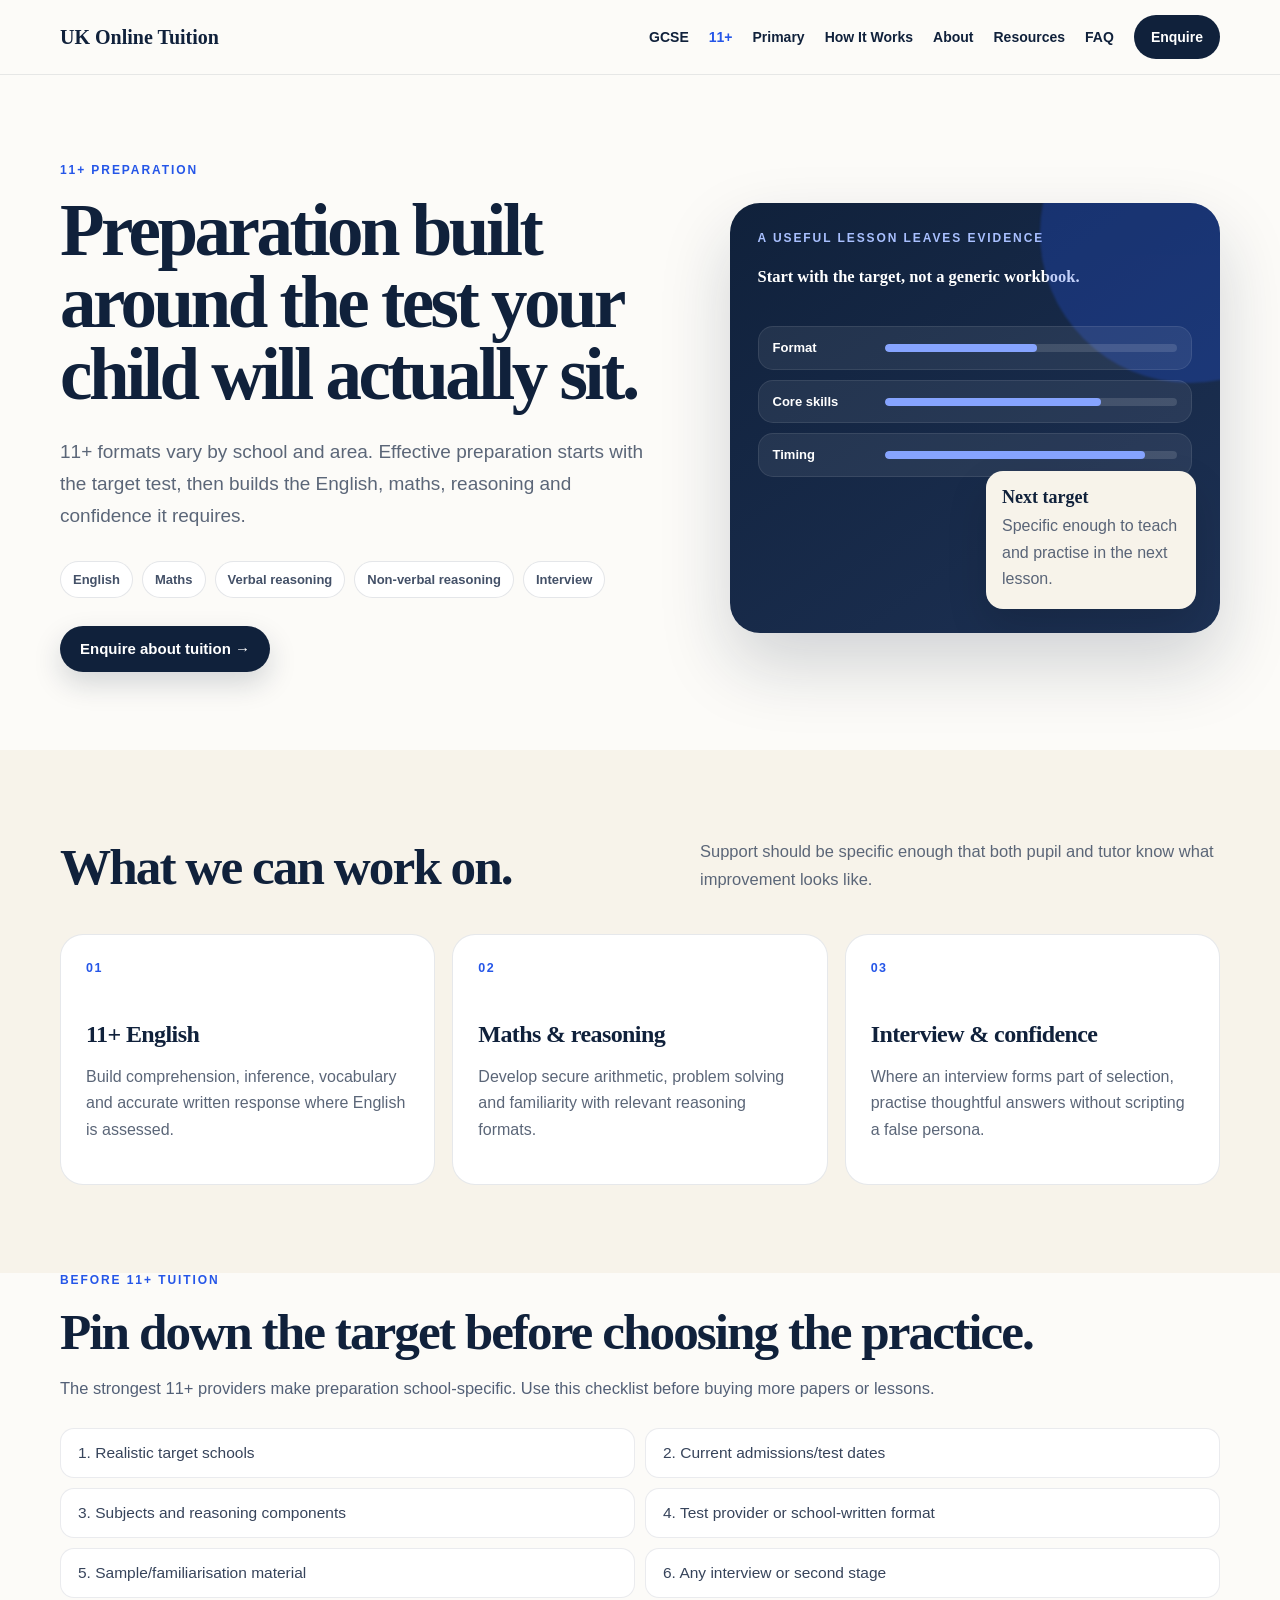
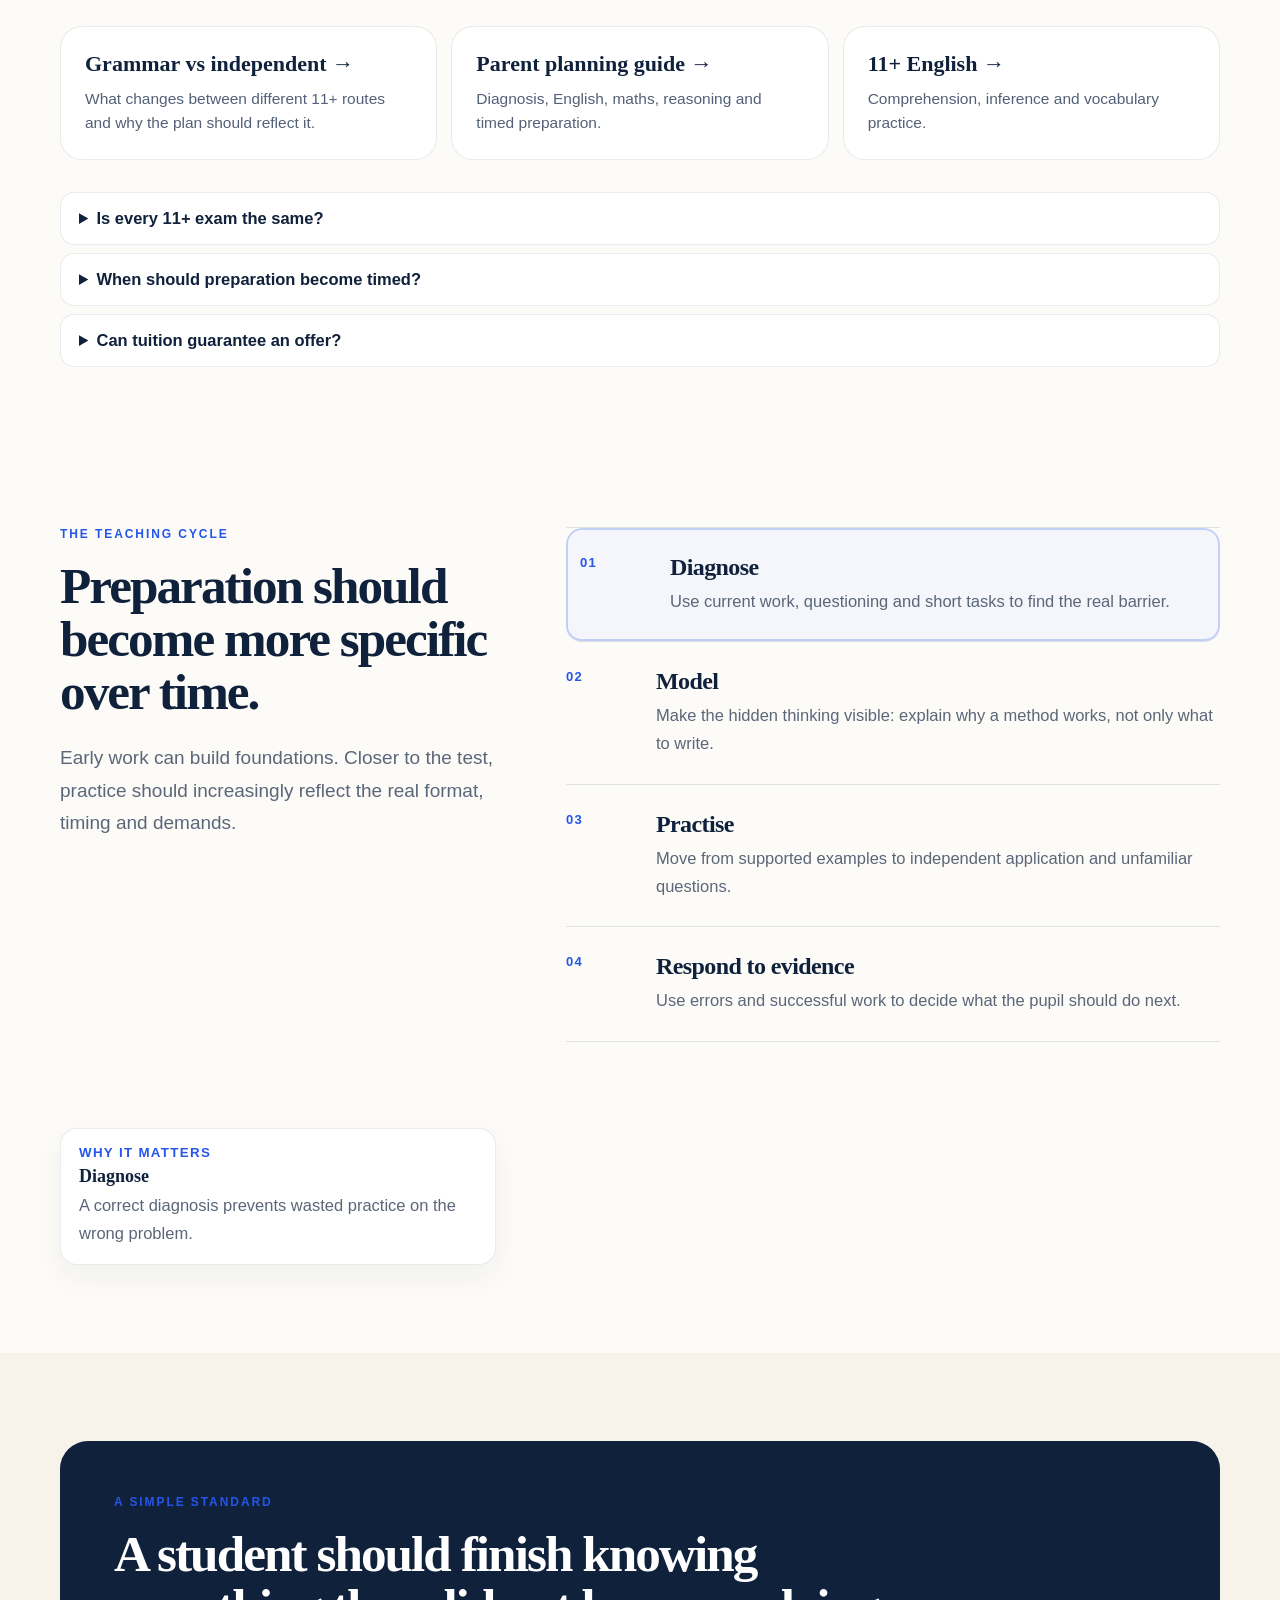
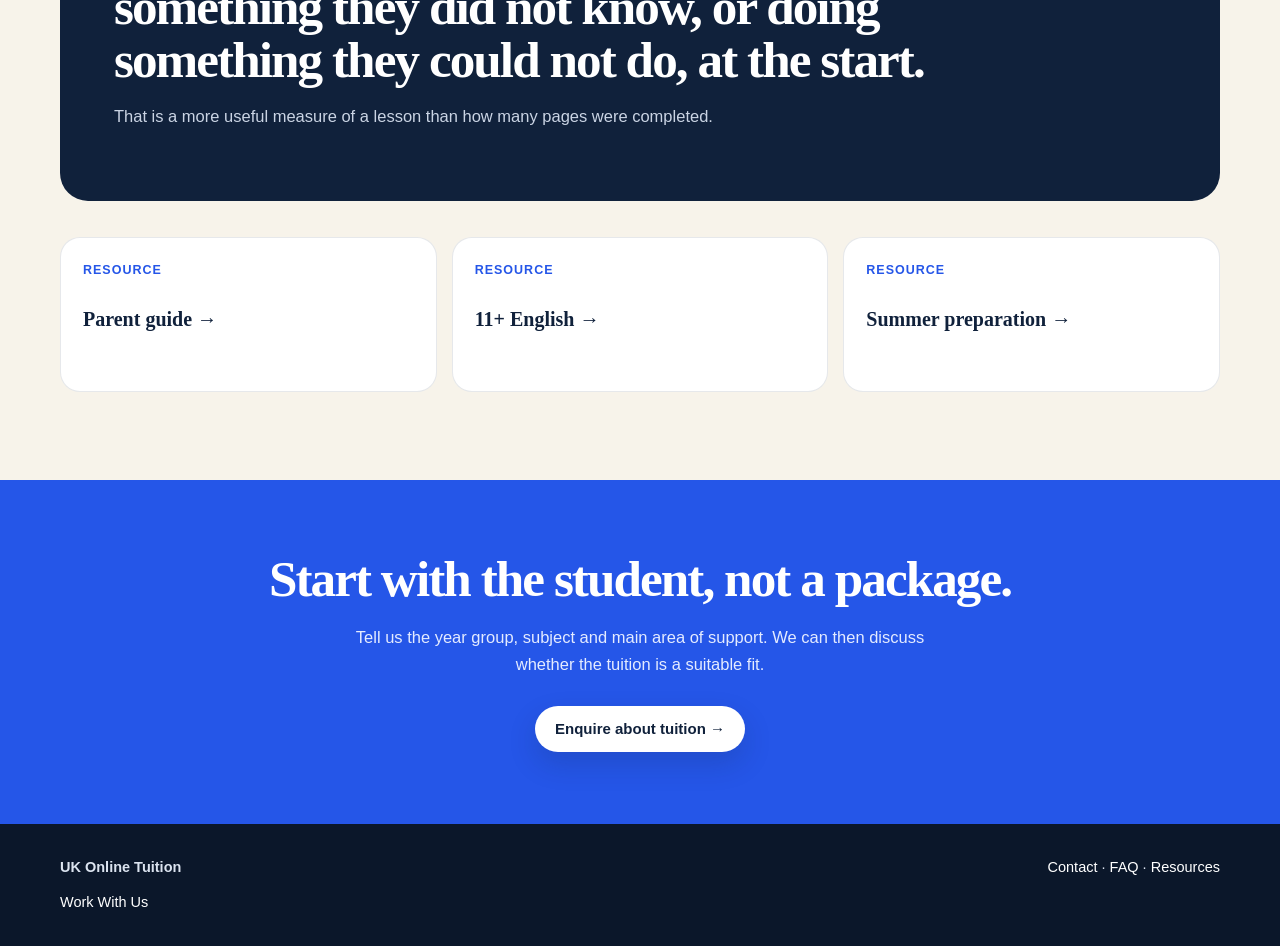
==== commit a259df63: "Match unpublished draft to current rendered live website design" ====
--- a/11-plus/index.html
+++ b/11-plus/index.html
@@ -1,4 +1,4 @@
-<!doctype html><html lang="en-GB"><head>
+<!doctype html><html lang="en"><head>
 <meta charset="utf-8"><meta name="viewport" content="width=device-width,initial-scale=1">
 <title>11+ & Entrance Exam Online Tuition | UK Online Tuition</title><meta name="description" content="Personalised 11+ and entrance exam tuition focused on comprehension, writing, reasoning and independent thinking for selective-school preparation.">
-<meta name="robots" content="noindex,nofollow"><link rel="canonical" href="https://www.ukonlinetuition.co.uk/11-plus/"><meta property="og:type" content="website"><meta property="og:title" content="11+ & Entrance Exam Online Tuition | UK Online Tuition"><meta property="og:description" content="Personalised 11+ and entrance exam tuition focused on comprehension, writing, reasoning and independent thinking for selective-school preparation."><meta property="og:url" content="https://www.ukonlinetuition.co.uk/11-plus/"><meta name="twitter:card" content="summary"><meta name="twitter:title" content="11+ & Entrance Exam Online Tuition | UK Online Tuition"><meta name="twitter:description" content="Personalised 11+ and entrance exam tuition focused on comprehension, writing, reasoning and independent thinking for selective-school preparation."><link rel="stylesheet" href="../assets/styles.css"><meta name="theme-color" content="#10213b"><link rel="icon" href="../assets/favicon.svg" type="image/svg+xml"></head><body><a class="skip-link" href="#main">Skip to content</a><header class="site-header"><div class="container nav-wrap"><a class="brand" href="../"><span class="brand-mark">UK</span><span>UK Online Tuition</span></a><button class="menu-toggle" aria-expanded="false" aria-controls="main-nav" aria-label="Open navigation">☰</button><nav class="main-nav" id="main-nav" aria-label="Main navigation"><a href="../">Home</a><a href="../how-it-works/">How It Works</a><a href="../gcse/">GCSE</a><a href="../11-plus/" aria-current="page">11+</a><a href="../primary/">Primary</a><a href="../about/">About</a><a href="../resources/">Resources</a><a href="../faq/">FAQ</a><a href="../work-with-us/">Work With Us</a><a class="nav-cta" href="../contact/">Enquire</a></nav></div></header><main id="main"><section class="page-hero"><div class="container"><div class="breadcrumbs"><a href="../">Home</a><span>›</span><span>11+ & Entrance</span></div><div class="eyebrow">11+ & Entrance</div><h1>Teach the thinking behind the answer.</h1><p>Entrance preparation should develop the habits pupils need when the text, question or problem is unfamiliar, not just rehearse one paper format.</p></div></section><section class="section"><div class="container"><div class="cards"><article class="card"><span class="card-kicker">Comprehension</span><h3>Inference with evidence</h3><p>Learn how to locate clues, explain what they imply and avoid vague or unsupported answers.</p></article><article class="card"><span class="card-kicker">Writing</span><h3>Control, clarity and effect</h3><p>Build sentences, vocabulary, structure and editing habits that make writing deliberate rather than decorated.</p></article><article class="card"><span class="card-kicker">Reasoning</span><h3>Methods that transfer</h3><p>Practise patterns and problem types while keeping the emphasis on explaining how the answer was reached.</p></article></div></div></section><section class="section navy"><div class="container split"><div><h2>Preparation without spoon-feeding.</h2><p class="lede" style="font-size:1.04rem;color:#cbd4e1">Strong pupils still need challenge. The goal is to give enough modelling to reveal a better method, then remove support so the pupil can reproduce it independently.</p></div><div class="feature-list"><div class="feature" style="border-color:rgba(255,255,255,.16)"><span class="feature-icon">A</span><div><strong style="color:white">Unfamiliar texts</strong><p style="color:#cbd4e1">Build confidence with vocabulary, tone, inference and writer’s choices.</p></div></div><div class="feature" style="border-color:rgba(255,255,255,.16)"><span class="feature-icon">B</span><div><strong style="color:white">Timed thinking</strong><p style="color:#cbd4e1">Improve pace without sacrificing accuracy or explanation.</p></div></div><div class="feature" style="border-color:rgba(255,255,255,.16)"><span class="feature-icon">C</span><div><strong style="color:white">Interview-style discussion</strong><p style="color:#cbd4e1">Practise explaining ideas aloud when appropriate to the target school.</p></div></div></div></div></section><section class="section"><div class="container"><div class="cta-band"><div><h2>Tell me the schools, test format and current strengths.</h2><p>The preparation can then focus on the areas that genuinely need work.</p></div><div><a class="btn btn-primary" href="../contact/">Ask about 11+ tuition</a></div></div></div></section></main><footer class="site-footer"><div class="container"><div class="footer-grid"><div class="footer-brand"><div class="brand" style="color:white"><span class="brand-mark">UK</span><span>UK Online Tuition</span></div><p>Clear, focused online tuition for pupils who need teaching that adapts to what they actually find difficult.</p></div><div><h3>Tuition</h3><a href="../gcse/">GCSE</a><a href="../11-plus/">11+ & Entrance</a><a href="../primary/">Primary</a></div><div><h3>Explore</h3><a href="../how-it-works/">How It Works</a><a href="../about/">About</a><a href="../resources/">Resources</a><a href="../faq/">FAQ</a></div><div><h3>Contact</h3><a href="../contact/">Enquire</a><a href="../work-with-us/">Work With Us</a></div></div><div class="footer-bottom"><span>© <span data-year></span> UK Online Tuition.</span><span>Online tuition for UK pupils.</span></div></div></footer><script src="../assets/main.js" defer></script></body></html>+<meta name="robots" content="noindex,nofollow"><link rel="canonical" href="https://www.ukonlinetuition.co.uk/11-plus/"><meta property="og:type" content="website"><meta property="og:title" content="11+ & Entrance Exam Online Tuition | UK Online Tuition"><meta property="og:description" content="Personalised 11+ and entrance exam tuition focused on comprehension, writing, reasoning and independent thinking for selective-school preparation."><meta property="og:url" content="https://www.ukonlinetuition.co.uk/11-plus/"><meta name="twitter:card" content="summary"><meta name="twitter:title" content="11+ & Entrance Exam Online Tuition | UK Online Tuition"><meta name="twitter:description" content="Personalised 11+ and entrance exam tuition focused on comprehension, writing, reasoning and independent thinking for selective-school preparation."><meta name="theme-color" content="#10213b"><link rel="icon" href="../assets/favicon.svg" type="image/svg+xml"><link rel="stylesheet" href="../assets/live-design.css"></head><body><a class="draft-skip" href="#main-content">Skip to content</a><nav id="ukot-global-nav" class="ukot-canonical-nav" aria-label="Main navigation"><div class="ukot-canonical-navin"><a class="ukot-canonical-brand" href="../index.html">UK Online Tuition</a><button type="button" class="ukot-canonical-toggle" aria-expanded="false" aria-controls="ukot-canonical-links">Menu</button><div id="ukot-canonical-links" class="ukot-canonical-links"><a href="../gcse/index.html">GCSE</a><a href="index.html">11+</a><a href="../primary/index.html">Primary</a><a href="../how-it-works/index.html">How It Works</a><a href="../about/index.html">About</a><a href="../resources/index.html">Resources</a><a href="../faq/index.html">FAQ</a><a class="ukot-canonical-enquire" href="../contact/index.html">Enquire</a></div></div></nav><div id="ukot-service"><main id="main-content"><section class="hero"><div class="wrap heroGrid"><div><div class="ey">11+ preparation</div><h1>Preparation built around the test your child will actually sit.</h1><p class="lede">11+ formats vary by school and area. Effective preparation starts with the target test, then builds the English, maths, reasoning and confidence it requires.</p><div class="chips"><span class="chip">English</span><span class="chip">Maths</span><span class="chip">Verbal reasoning</span><span class="chip">Non-verbal reasoning</span><span class="chip">Interview</span></div><a class="btn" href="../contact/index.html">Enquire about tuition →</a></div><div class="visual"><div class="ey">A useful lesson leaves evidence</div><p class="visual-title">Start with the target, not a generic workbook.</p><div class="matrix"><div class="row"><b>Format</b><div class="bar"><i class="w1"></i></div></div><div class="row"><b>Core skills</b><div class="bar"><i class="w2"></i></div></div><div class="row"><b>Timing</b><div class="bar"><i class="w3"></i></div></div></div><div class="note"><b>Next target</b><p>Specific enough to teach and practise in the next lesson.</p></div></div></div></section><section class="section cream"><div class="wrap"><div class="headrow"><h2>What we can work on.</h2><p>Support should be specific enough that both pupil and tutor know what improvement looks like.</p></div><div class="cards"><div class="card"><div class="k">01</div><h3>11+ English</h3><p>Build comprehension, inference, vocabulary and accurate written response where English is assessed.</p></div><div class="card"><div class="k">02</div><h3>Maths &amp; reasoning</h3><p>Develop secure arithmetic, problem solving and familiarity with relevant reasoning formats.</p></div><div class="card"><div class="k">03</div><h3>Interview &amp; confidence</h3><p>Where an interview forms part of selection, practise thoughtful answers without scripting a false persona.</p></div></div></div></section><section class="ukot-deep"><div class="ey">Before 11+ tuition</div><h2>Pin down the target before choosing the practice.</h2><p>The strongest 11+ providers make preparation school-specific. Use this checklist before buying more papers or lessons.</p><div class="ukot-check"><div>1. Realistic target schools</div><div>2. Current admissions/test dates</div><div>3. Subjects and reasoning components</div><div>4. Test provider or school-written format</div><div>5. Sample/familiarisation material</div><div>6. Any interview or second stage</div></div><div class="ukot-deep-grid"><a class="ukot-deep-card" href="https://www.ukonlinetuition.co.uk/post/11-plus-grammar-independent-school-preparation"><b>Grammar vs independent →</b><span>What changes between different 11+ routes and why the plan should reflect it.</span></a><a class="ukot-deep-card" href="https://www.ukonlinetuition.co.uk/post/11-plus-online-tuition-parent-guide"><b>Parent planning guide →</b><span>Diagnosis, English, maths, reasoning and timed preparation.</span></a><a class="ukot-deep-card" href="https://www.ukonlinetuition.co.uk/post/11-plus-english-comprehension-inference-vocabulary"><b>11+ English →</b><span>Comprehension, inference and vocabulary practice.</span></a></div><div class="ukot-mini-faq"><details><summary>Is every 11+ exam the same?</summary><p>No. The format can vary by area, consortium and school. Current official admissions information should determine the plan.</p></details><details><summary>When should preparation become timed?</summary><p>Once core skills are reasonably secure, timed and format-specific practice becomes more useful. Doing timed papers too early can simply rehearse the same gaps.</p></details><details><summary>Can tuition guarantee an offer?</summary><p>No responsible tutor can guarantee a selective-school place. Tuition can improve preparation, knowledge, familiarity and confidence; admissions outcomes depend on the assessment and wider process.</p></details></div></section><section class="section"><div class="wrap method" data-ui2="1"><div class="sticky"><div class="ey">The teaching cycle</div><h2>Preparation should become more specific over time.</h2><p class="lede">Early work can build foundations. Closer to the test, practice should increasingly reflect the real format, timing and demands.</p></div><div class="steps" role="group" aria-label="Teaching cycle"><div class="step ukot-click" role="button" tabindex="0" aria-pressed="true"><span>01</span><div><h3>Diagnose</h3><p>Use current work, questioning and short tasks to find the real barrier.</p></div></div><div class="step ukot-click" role="button" tabindex="0" aria-pressed="false"><span>02</span><div><h3>Model</h3><p>Make the hidden thinking visible: explain why a method works, not only what to write.</p></div></div><div class="step ukot-click" role="button" tabindex="0" aria-pressed="false"><span>03</span><div><h3>Practise</h3><p>Move from supported examples to independent application and unfamiliar questions.</p></div></div><div class="step ukot-click" role="button" tabindex="0" aria-pressed="false"><span>04</span><div><h3>Respond to evidence</h3><p>Use errors and successful work to decide what the pupil should do next.</p></div></div></div><div class="ukot-dyn" aria-live="polite"><small>Why it matters</small><b>Diagnose</b><p>A correct diagnosis prevents wasted practice on the wrong problem.</p></div></div></section><section class="section cream"><div class="wrap"><div class="quote"><div class="ey">A simple standard</div><h2>A student should finish knowing something they did not know, or doing something they could not do, at the start.</h2><p>That is a more useful measure of a lesson than how many pages were completed.</p></div><div class="resource"><a class="res" href="https://www.ukonlinetuition.co.uk/post/11-plus-online-tuition-parent-guide"><small>Resource</small><b>Parent guide →</b></a><a class="res" href="https://www.ukonlinetuition.co.uk/post/11-plus-english-comprehension-inference-vocabulary"><small>Resource</small><b>11+ English →</b></a><a class="res" href="https://www.ukonlinetuition.co.uk/post/11-plus-summer-preparation-year-5"><small>Resource</small><b>Summer preparation →</b></a></div></div></section><section class="cta"><div class="wrap"><h2>Start with the student, not a package.</h2><p>Tell us the year group, subject and main area of support. We can then discuss whether the tuition is a suitable fit.</p><a class="btn" href="../contact/index.html">Enquire about tuition →</a></div></section></main><footer><div class="wrap foot"><div><b>UK Online Tuition</b></div><div><a href="../contact/index.html">Contact</a> · <a href="../faq/index.html">FAQ</a> · <a href="../resources/index.html">Resources</a></div></div><div class="wrap draft-work-link"><a href="../work-with-us/index.html">Work With Us</a></div></footer></div><script src="../assets/main.js" defer></script><script src="../assets/live-design.js" defer></script></body></html>
--- a/assets/live-design.css
+++ b/assets/live-design.css
@@ -0,0 +1,100 @@
+html{scroll-behavior:smooth}body{margin:0;background:#fcfbf8}button,input,select,textarea{font:inherit}button,[role=button]{cursor:pointer}a:focus-visible,button:focus-visible,[role=button]:focus-visible,input:focus-visible,select:focus-visible,textarea:focus-visible,summary:focus-visible{outline:3px solid #2556e8;outline-offset:4px}.draft-skip{position:fixed;top:-80px;left:16px;z-index:2147483647;background:#fff;color:#10213b;padding:12px}.draft-skip:focus{top:10px}[id]{scroll-margin-top:90px}[hidden]{display:none!important}.draft-work-link{padding-top:12px}.preview-form .field-grid{display:grid;grid-template-columns:1fr 1fr;gap:20px}.preview-form .field{min-width:0}.preview-form .full{grid-column:1/-1}.preview-form label{display:block;font-weight:700;margin-bottom:8px}.preview-form input,.preview-form select,.preview-form textarea{width:100%;box-sizing:border-box;min-height:48px;border:1px solid #b8c2d1;border-radius:12px;padding:12px;background:white;color:#10213b}.preview-form textarea{min-height:130px}.preview-form .btn{border:0}.form-status{margin-top:18px;color:#10213b}.preview-form h2{font-size:30px!important}#ukot-global-nav .ukot-canonical-links{max-height:calc(100dvh - 90px);overflow-y:auto!important}@media(max-width:600px){.preview-form .field-grid{grid-template-columns:1fr}.preview-form .full{grid-column:auto}}@media(prefers-reduced-motion:reduce){html{scroll-behavior:auto}*{animation:none!important;transition:none!important}}
+#ukot-home{--n:#10213b;--b:#2556e8;--c:#f7f3ea;--m:#5b6678;color:var(--n);background:#fcfbf8;font-family:"Avenir Next","Segoe UI",Arial,sans-serif;min-height:100vh}#ukot-home *{box-sizing:border-box}#ukot-home a{text-decoration:none}#ukot-home .wrap{width:min(1180px,calc(100% - 40px));margin:auto}#ukot-home .nav{position:sticky;top:0;z-index:30;background:rgba(252,251,248,.9);backdrop-filter:blur(18px);border-bottom:1px solid #10213b17}#ukot-home .navin{height:76px;display:flex;align-items:center;justify-content:space-between;gap:24px}#ukot-home .brand{font:700 20px Georgia,serif;color:var(--n)}#ukot-home .links{display:flex;gap:24px;align-items:center}#ukot-home .links a{color:var(--n);font-size:14px;font-weight:600}#ukot-home .btn{display:inline-flex;align-items:center;justify-content:center;padding:14px 20px;border-radius:999px;background:var(--n);color:#fff!important;font-weight:700;font-size:14px;box-shadow:0 12px 30px #10213b2e;transition:.25s}#ukot-home .btn:hover{transform:translateY(-2px);box-shadow:0 18px 38px #10213b3d}#ukot-home .btn.alt{background:transparent;color:var(--n)!important;border:1px solid #10213b33;box-shadow:none}#ukot-home .hero{padding:90px 0 76px;overflow:hidden}#ukot-home .grid{display:grid;grid-template-columns:1.08fr .92fr;gap:70px;align-items:center}#ukot-home .ey{font-size:12px;letter-spacing:.16em;font-weight:800;text-transform:uppercase;color:var(--b);margin-bottom:18px}#ukot-home h1,#ukot-home h2,#ukot-home h3{font-family:Georgia,"Times New Roman",serif;color:var(--n);margin:0}#ukot-home h1{font-size:clamp(48px,6vw,82px);line-height:.98;letter-spacing:-.05em}#ukot-home h2{font-size:clamp(36px,4vw,58px);line-height:1.03;letter-spacing:-.04em}#ukot-home h3{font-size:25px;letter-spacing:-.03em}#ukot-home .lede{font-size:19px;line-height:1.65;color:var(--m);max-width:650px;margin:26px 0 30px}#ukot-home .actions{display:flex;gap:12px;flex-wrap:wrap}#ukot-home .proof{display:flex;gap:16px;flex-wrap:wrap;margin-top:34px}#ukot-home .pill{padding:9px 12px;border:1px solid #10213b1f;border-radius:999px;background:#fff;font-size:12px;font-weight:700;color:#3e4b60}#ukot-home .visual{position:relative;min-height:500px}#ukot-home .orb{position:absolute;width:380px;height:380px;border-radius:50%;background:radial-gradient(circle at 30% 30%,#dce5ff,#bfcdf8 60%,#aabbe9);right:-30px;top:25px}#ukot-home .lesson{position:absolute;left:0;right:18px;top:62px;background:#fffffff0;border:1px solid #10213b1a;border-radius:28px;padding:24px;box-shadow:0 34px 80px #10213b2e;backdrop-filter:blur(14px);animation:ukotFloat 7s ease-in-out infinite}#ukot-home .lessonhead{display:flex;justify-content:space-between;align-items:center;padding-bottom:18px;border-bottom:1px solid #10213b1a}#ukot-home .live{font-size:11px;font-weight:800;letter-spacing:.12em;color:#15805f;text-transform:uppercase}#ukot-home .dot{display:inline-block;width:8px;height:8px;border-radius:50%;background:#20b486;margin-right:7px;box-shadow:0 0 0 5px #20b4861f}#ukot-home .topic{font:700 24px Georgia,serif;margin:22px 0 8px}#ukot-home .small{color:var(--m);font-size:13px;line-height:1.55}#ukot-home .steps{display:grid;grid-template-columns:repeat(4,1fr);gap:8px;margin-top:22px}#ukot-home .step{padding:13px 8px;border-radius:15px;background:#f4f6fb;text-align:center;font-size:11px;font-weight:800;color:#546074}#ukot-home .step.on{background:var(--n);color:#fff}#ukot-home .feedback{margin-top:18px;padding:16px;border-radius:18px;background:var(--c);display:grid;grid-template-columns:42px 1fr;gap:12px;align-items:center}#ukot-home .mark{width:42px;height:42px;border-radius:12px;background:var(--b);color:#fff;display:grid;place-items:center;font-weight:800}#ukot-home .mini{position:absolute;right:-16px;bottom:40px;background:var(--n);color:#fff;border-radius:20px;padding:18px 20px;width:200px;box-shadow:0 22px 44px #10213b3d;animation:ukotFloat 6s 1.2s ease-in-out infinite}#ukot-home .mini b{font:700 20px Georgia,serif;display:block;margin-bottom:5px}#ukot-home .section{padding:94px 0}#ukot-home .cream{background:var(--c)}#ukot-home .intro{display:flex;justify-content:space-between;gap:40px;align-items:end;margin-bottom:42px}#ukot-home .intro p{max-width:540px;color:var(--m);line-height:1.65;margin:0}#ukot-home .cards{display:grid;grid-template-columns:repeat(3,1fr);gap:18px}#ukot-home .card{background:#fff;border:1px solid #10213b1a;border-radius:24px;padding:26px;min-height:250px;transition:.28s}#ukot-home .card:hover{transform:translateY(-5px);box-shadow:0 24px 55px #10213b1f}#ukot-home .num{font-size:11px;font-weight:800;letter-spacing:.12em;color:var(--b);margin-bottom:48px}#ukot-home .card p{color:var(--m);line-height:1.6;margin:12px 0 24px}#ukot-home .arrow{color:var(--n);font-weight:800;font-size:13px}#ukot-home .process{display:grid;grid-template-columns:repeat(4,1fr);gap:1px;background:#10213b1f;border:1px solid #10213b1f;border-radius:26px;overflow:hidden;margin-top:46px}#ukot-home .proc{background:#fff;padding:28px;min-height:220px}#ukot-home .proc span{display:block;color:var(--b);font-size:11px;font-weight:900;letter-spacing:.12em;margin-bottom:48px}#ukot-home .proc p{color:var(--m);line-height:1.55;font-size:14px}#ukot-home .trust{display:grid;grid-template-columns:.8fr 1.2fr;gap:80px}#ukot-home .cred{background:var(--n);color:#fff;border-radius:28px;padding:34px;position:sticky;top:105px}#ukot-home .cred .ey{color:#a9c0ff}#ukot-home .cred h3{color:#fff;font-size:32px}#ukot-home .cred p{color:#cbd4e4;line-height:1.65}#ukot-home .ticks{display:grid;gap:18px}#ukot-home .tick{padding:0 0 24px 34px;border-bottom:1px solid #10213b1c;position:relative}#ukot-home .tick:before{content:'✓';position:absolute;left:0;color:var(--b);font-weight:900}#ukot-home .tick b{display:block;margin-bottom:6px}#ukot-home .tick p{margin:0;color:var(--m);line-height:1.55}#ukot-home .resources{display:grid;grid-template-columns:repeat(3,1fr);gap:16px;margin-top:40px}#ukot-home .res{padding:24px;border-radius:22px;background:#fff;border:1px solid #10213b1a;color:var(--n);min-height:180px;display:flex;flex-direction:column;justify-content:space-between}#ukot-home .res small{color:var(--b);font-weight:800;letter-spacing:.08em;text-transform:uppercase}#ukot-home .cta{padding:76px 0;background:var(--b);color:#fff;text-align:center}#ukot-home .cta h2{color:#fff;max-width:800px;margin:auto}#ukot-home .cta p{max-width:600px;margin:20px auto 28px;color:#e5ebff;line-height:1.65}#ukot-home .cta .btn{background:#fff;color:var(--n)!important}#ukot-home .foot{background:#0b172a;color:#dbe3ef;padding:34px 0}#ukot-home .footin{display:flex;justify-content:space-between;gap:30px;font-size:13px}#ukot-home .foot a{color:#fff}.ukot-home-active #ukot-floating-enquiry{display:none!important}@keyframes ukotFloat{50%{transform:translateY(-10px)}}@media(max-width:900px){#ukot-home .links a:not(.navcta){display:none}#ukot-home .grid,#ukot-home .trust{grid-template-columns:1fr;gap:44px}#ukot-home .cards,#ukot-home .resources{grid-template-columns:1fr}#ukot-home .process{grid-template-columns:1fr 1fr}#ukot-home .cred{position:static}}@media(max-width:560px){#ukot-home .wrap{width:calc(100% - 28px)}#ukot-home .navin{height:66px}#ukot-home .navcta{padding:10px 13px!important;font-size:12px!important}#ukot-home h1{font-size:48px}#ukot-home .hero{padding:48px 0 56px}#ukot-home .visual{min-height:330px}#ukot-home .orb{width:300px;height:300px;right:-80px}#ukot-home .lesson{right:0;padding:18px;top:44px}#ukot-home .steps{grid-template-columns:1fr 1fr}#ukot-home .mini{width:170px;right:-5px;bottom:8px}#ukot-home .section{padding:70px 0}#ukot-home .intro{display:block}#ukot-home .intro p{margin-top:18px}#ukot-home .process{grid-template-columns:1fr}#ukot-home .proc{min-height:0}#ukot-home .footin{display:block}}
+
+/* Readability pass: preserves hierarchy while removing undersized functional/body copy */
+#ukot-home .links a,#ukot-service .links a,#ukot-about .links a,#ukot-faq .links a,#ukot-lib .links a,#ukot-contact .links a,#ukot-work .links a{font-size:15.5px!important;line-height:1.35!important}
+#ukot-home .btn,#ukot-service .btn,#ukot-about .btn,#ukot-faq .btn,#ukot-lib .btn,#ukot-contact .btn,#ukot-work .btn{font-size:15px!important;line-height:1.2!important}
+#ukot-home p:not(.lede),#ukot-service p:not(.lede),#ukot-about p:not(.lede),#ukot-faq p:not(.lede),#ukot-lib p:not(.lede),#ukot-contact p:not(.lede),#ukot-work p:not(.lede){font-size:16.5px!important;line-height:1.68!important}
+#ukot-home .lede,#ukot-service .lede,#ukot-about .lede,#ukot-faq .lede,#ukot-lib .lede,#ukot-contact .lede,#ukot-work .lede{font-size:19px!important;line-height:1.7!important}
+#ukot-home .small,#ukot-service .small,#ukot-about .small,#ukot-faq .small,#ukot-lib .small,#ukot-contact .small,#ukot-work .small{font-size:14.5px!important;line-height:1.6!important}
+#ukot-home .pill,#ukot-service .chip,#ukot-home .arrow,#ukot-service .row b,#ukot-service .step span,#ukot-about .principle span,#ukot-lib .filter,#ukot-lib .card .go,#ukot-lib .cat{font-size:13px!important;line-height:1.35!important}
+#ukot-home .proc p,#ukot-home .card p,#ukot-service .card p,#ukot-about .event p,#ukot-about .fact span,#ukot-service .note p{font-size:16px!important;line-height:1.65!important}
+#ukot-home .res small,#ukot-service .res small,#ukot-about .event small,#ukot-home .num,#ukot-service .k{font-size:12.5px!important;line-height:1.4!important}
+#ukot-home footer,#ukot-service footer,#ukot-about footer,#ukot-faq footer,#ukot-lib footer,#ukot-contact footer,#ukot-work footer{font-size:14.5px!important;line-height:1.6!important}
+#ukot-contact label,#ukot-contact input,#ukot-contact textarea,#ukot-contact select{font-size:16px!important;line-height:1.5!important}
+html.ukot-blog-post article p,html.ukot-blog-post article li{font-size:18px!important;line-height:1.78!important}
+html.ukot-blog-post article figcaption,html.ukot-blog-post article small{font-size:14.5px!important;line-height:1.55!important}
+#ukot-article-nav a,#ukot-article-cta a,#ukot-article-foot a{font-size:15px!important}
+@media(max-width:700px){
+#ukot-home p:not(.lede),#ukot-service p:not(.lede),#ukot-about p:not(.lede),#ukot-faq p:not(.lede),#ukot-lib p:not(.lede),#ukot-contact p:not(.lede),#ukot-work p:not(.lede){font-size:17px!important;line-height:1.7!important}
+#ukot-home .lede,#ukot-service .lede,#ukot-about .lede,#ukot-faq .lede,#ukot-lib .lede,#ukot-contact .lede,#ukot-work .lede{font-size:18px!important;line-height:1.7!important}
+#ukot-home .small,#ukot-service .small,#ukot-about .small,#ukot-faq .small,#ukot-lib .small,#ukot-contact .small,#ukot-work .small{font-size:15px!important}
+#ukot-home .navcta,#ukot-service .navcta,#ukot-about .navcta,#ukot-faq .navcta,#ukot-lib .navcta,#ukot-contact .navcta,#ukot-work .navcta{font-size:14px!important}
+html.ukot-blog-post article p,html.ukot-blog-post article li{font-size:18px!important;line-height:1.8!important}
+}
+
+
+:root{--ui-n:#10213b;--ui-b:#2556e8}
+.ukot-click{cursor:pointer;transition:transform .18s ease,box-shadow .18s ease,background .18s ease}
+.ukot-click:hover{transform:translateY(-2px)}
+.ukot-click:focus-visible{outline:3px solid var(--ui-b)!important;outline-offset:3px!important}
+.ukot-click[aria-pressed="true"]{box-shadow:inset 0 0 0 2px #2556e83d!important}
+#ukot-home .lesson .step[aria-pressed="true"]{background:var(--ui-n)!important;color:#fff!important}
+#ukot-home .proc[aria-pressed="true"],#ukot-about .principle[aria-pressed="true"],#ukot-about .event[aria-pressed="true"],#ukot-work .card[aria-pressed="true"]{background:#eef2ff!important}
+#ukot-service .step[aria-pressed="true"]{background:#f4f6fb;border-radius:16px;padding-left:14px;padding-right:14px}
+#ukot-how .flow>div[aria-pressed="true"]{background:#eef2ff!important;color:#10213b!important}
+.ukot-dyn{margin-top:16px;padding:16px 18px;border:1px solid #10213b17;border-radius:17px;background:#fff;box-shadow:0 12px 30px #10213b0d}
+.ukot-dyn small{display:block;color:#2556e8;font-weight:800;letter-spacing:.1em;text-transform:uppercase;margin-bottom:5px}
+.ukot-dyn b{display:block;font:700 18px/1.3 Georgia,serif;color:#10213b;margin-bottom:4px}
+.ukot-dyn p{margin:0!important;color:#5b6678!important;font-size:13px!important;line-height:1.55!important}
+#ukot-home .feedback.ukot-swap{animation:ukotSwap .22s ease both}
+#ukot-resource-status{margin-top:9px;font-size:12px;color:#5b6678;font-weight:700}
+@keyframes ukotSwap{from{opacity:.35;transform:translateY(4px)}to{opacity:1;transform:none}}
+@media(prefers-reduced-motion:reduce){.ukot-click{transition:none}.ukot-click:hover{transform:none}#ukot-home .feedback.ukot-swap{animation:none}}
+
+#ukot-service{--n:#10213b;--b:#2556e8;--c:#f7f3ea;--m:#5b6678;color:var(--n);background:#fcfbf8;font-family:"Avenir Next","Segoe UI",Arial,sans-serif;min-height:100vh}#ukot-service *{box-sizing:border-box}#ukot-service a{text-decoration:none}#ukot-service .wrap{width:min(1160px,calc(100% - 40px));margin:auto}#ukot-service .nav{position:sticky;top:0;z-index:30;background:#fcfbf8ed;backdrop-filter:blur(18px);border-bottom:1px solid #10213b17}#ukot-service .navin{height:74px;display:flex;align-items:center;justify-content:space-between;gap:24px}#ukot-service .brand{font:700 20px Georgia,serif;color:var(--n)}#ukot-service .links{display:flex;gap:22px;align-items:center}#ukot-service .links a{font-size:14px;font-weight:650;color:var(--n)}#ukot-service .btn{display:inline-flex;padding:14px 20px;border-radius:999px;background:var(--n);color:#fff!important;font-size:14px;font-weight:750;transition:.25s;box-shadow:0 12px 28px #10213b2b}#ukot-service .btn:hover{transform:translateY(-2px)}#ukot-service .hero{padding:88px 0 78px;overflow:hidden}#ukot-service .heroGrid{display:grid;grid-template-columns:1.1fr .9fr;gap:70px;align-items:center}#ukot-service .ey{font-size:12px;letter-spacing:.16em;font-weight:850;color:var(--b);text-transform:uppercase;margin-bottom:18px}#ukot-service h1,#ukot-service h2,#ukot-service h3{font-family:Georgia,"Times New Roman",serif;margin:0;color:var(--n)}#ukot-service h1{font-size:clamp(46px,5.7vw,76px);line-height:.99;letter-spacing:-.048em}#ukot-service h2{font-size:clamp(34px,4vw,54px);line-height:1.04;letter-spacing:-.038em}#ukot-service h3{font-size:24px;letter-spacing:-.025em}#ukot-service .lede{font-size:18px;line-height:1.66;color:var(--m);max-width:650px;margin:24px 0 28px}#ukot-service .chips{display:flex;gap:9px;flex-wrap:wrap;margin:28px 0}#ukot-service .chip{padding:9px 12px;border-radius:999px;background:#fff;border:1px solid #10213b1c;font-size:12px;font-weight:750;color:#445168}#ukot-service .visual{position:relative;background:linear-gradient(145deg,#10213b,#1d3154);border-radius:30px;padding:28px;color:#fff;box-shadow:0 32px 70px #10213b2e;overflow:hidden;min-height:430px}#ukot-service .visual:after{content:'';position:absolute;width:300px;height:300px;border-radius:50%;background:#2556e8;filter:blur(1px);opacity:.28;right:-120px;top:-120px}#ukot-service .visual .ey{color:#a9c0ff}#ukot-service .visual-title{margin:0;color:#fff;font:700 30px/1.2 Georgia,"Times New Roman",serif;max-width:360px}#ukot-service .matrix{display:grid;gap:10px;margin-top:36px;position:relative;z-index:2}#ukot-service .row{display:grid;grid-template-columns:98px 1fr;gap:14px;align-items:center;padding:12px 14px;background:#ffffff12;border:1px solid #ffffff17;border-radius:15px}#ukot-service .row b{font-size:12px}.bar{height:8px;border-radius:999px;background:#ffffff21;overflow:hidden}.bar i{display:block;height:100%;border-radius:999px;background:#86a4ff}.bar .w1{width:52%}.bar .w2{width:74%}.bar .w3{width:89%}#ukot-service .note{position:absolute;right:24px;bottom:24px;width:210px;padding:16px;border-radius:17px;background:var(--c);color:var(--n);box-shadow:0 18px 40px #0002;z-index:3}#ukot-service .note b{font-family:Georgia,serif;font-size:18px}#ukot-service .note p{font-size:12px;line-height:1.5;color:#596477;margin:5px 0 0}#ukot-service .section{padding:88px 0}#ukot-service .cream{background:var(--c)}#ukot-service .headrow{display:flex;justify-content:space-between;gap:40px;align-items:end;margin-bottom:40px}#ukot-service .headrow p{max-width:520px;margin:0;color:var(--m);line-height:1.65}#ukot-service .cards{display:grid;grid-template-columns:repeat(3,1fr);gap:17px}#ukot-service .card{background:#fff;border:1px solid #10213b1a;border-radius:23px;padding:25px;min-height:245px;transition:.25s}#ukot-service .card:hover{transform:translateY(-5px);box-shadow:0 22px 50px #10213b1c}#ukot-service .k{font-size:11px;letter-spacing:.12em;font-weight:850;color:var(--b);margin-bottom:44px}#ukot-service .card p{color:var(--m);line-height:1.6;font-size:14px}#ukot-service .method{display:grid;grid-template-columns:.8fr 1.2fr;gap:70px;align-items:start}#ukot-service .sticky{position:sticky;top:110px}#ukot-service .steps{display:grid;gap:0;border-top:1px solid #10213b1d}#ukot-service .step{display:grid;grid-template-columns:70px 1fr;gap:20px;padding:26px 0;border-bottom:1px solid #10213b1d}#ukot-service .step span{font-size:12px;color:var(--b);font-weight:850;letter-spacing:.1em}#ukot-service .step p{margin:7px 0 0;color:var(--m);line-height:1.55}#ukot-service .quote{padding:54px;border-radius:28px;background:var(--n);color:#fff}#ukot-service .quote h2{color:#fff;max-width:850px}#ukot-service .quote p{color:#cad4e4;line-height:1.65;max-width:650px}#ukot-service .resource{display:grid;grid-template-columns:repeat(3,1fr);gap:15px;margin-top:36px}#ukot-service .res{background:#fff;border:1px solid #10213b1a;border-radius:20px;padding:22px;color:var(--n);min-height:155px}#ukot-service .res small{color:var(--b);font-weight:850;text-transform:uppercase;letter-spacing:.08em}#ukot-service .res b{display:block;font-family:Georgia,serif;font-size:20px;margin-top:28px}#ukot-service .cta{padding:72px 0;text-align:center;background:var(--b);color:#fff}#ukot-service .cta h2{color:#fff;max-width:780px;margin:auto}#ukot-service .cta p{color:#e4ebff;max-width:590px;margin:18px auto 27px;line-height:1.6}#ukot-service .cta .btn{background:#fff;color:var(--n)!important}#ukot-service footer{padding:32px 0;background:#0b172a;color:#dbe3ef;font-size:13px}#ukot-service .foot{display:flex;justify-content:space-between}#ukot-service footer a{color:#fff}.ukot-service-active #ukot-floating-enquiry{display:none!important}@media(max-width:860px){#ukot-service .links a:not(.navcta){display:none}#ukot-service .heroGrid,#ukot-service .method{grid-template-columns:1fr;gap:42px}#ukot-service .cards,#ukot-service .resource{grid-template-columns:1fr}#ukot-service .sticky{position:static}}@media(max-width:560px){#ukot-service .wrap{width:calc(100% - 28px)}#ukot-service .navin{height:66px}#ukot-service .navcta{padding:10px 13px!important;font-size:12px!important}#ukot-service .hero{padding:48px 0 54px}#ukot-service h1{font-size:46px}#ukot-service .visual{min-height:340px;padding:20px}#ukot-service .section{padding:68px 0}#ukot-service .headrow{display:block}#ukot-service .headrow p{margin-top:16px}#ukot-service .quote{padding:30px}#ukot-service .foot{display:block}}
+.ukot-deep{width:min(1160px,calc(100% - 40px));margin:0 auto 72px}.ukot-deep .ey{font-size:12.5px;letter-spacing:.14em;text-transform:uppercase;font-weight:850;color:#2556e8;margin-bottom:14px}.ukot-deep h2,.ukot-deep h3{font-family:Georgia,"Times New Roman",serif;color:#10213b}.ukot-deep h2{font-size:clamp(32px,4vw,48px);line-height:1.05;margin:0 0 18px}.ukot-deep p,.ukot-deep li{font-size:16.5px;line-height:1.7;color:#536077}.ukot-deep-grid{display:grid;grid-template-columns:repeat(3,1fr);gap:14px;margin-top:28px}.ukot-deep-card{display:block;padding:24px;border:1px solid #10213b18;border-radius:22px;background:#fff;color:#10213b;text-decoration:none}.ukot-deep-card b{font:700 22px Georgia,serif;display:block;margin-bottom:10px}.ukot-deep-card span{font-size:15.5px;line-height:1.55;color:#536077}.ukot-check{display:grid;grid-template-columns:1fr 1fr;gap:10px;margin:25px 0}.ukot-check div{padding:15px 17px;background:#fff;border:1px solid #10213b16;border-radius:14px;font-size:15.5px;color:#37445b}.ukot-mini-faq{margin-top:32px}.ukot-mini-faq details{background:#fff;border:1px solid #10213b16;border-radius:14px;padding:16px 18px;margin:8px 0}.ukot-mini-faq summary{font-size:16.5px;font-weight:800;cursor:pointer;color:#10213b}.ukot-mini-faq p{margin:10px 0 0}@media(max-width:760px){.ukot-deep{width:calc(100% - 28px)}.ukot-deep-grid,.ukot-check{grid-template-columns:1fr}.ukot-deep p,.ukot-deep li{font-size:17px}}
+
+#ukot-global-nav{display:block!important;position:sticky!important;top:0!important;left:0!important;right:0!important;z-index:100!important;width:100%!important;min-width:0!important;height:auto!important;min-height:74px!important;margin:0!important;padding:0!important;border:0!important;border-bottom:1px solid rgba(16,33,59,.09)!important;background:rgba(252,251,248,.97)!important;backdrop-filter:blur(18px)!important;-webkit-backdrop-filter:blur(18px)!important;box-shadow:none!important;opacity:1!important;visibility:visible!important;transform:none!important;overflow:visible!important;box-sizing:border-box!important;color:#10213b!important;font-family:"Avenir Next","Segoe UI",Arial,sans-serif!important;font-size:16px!important;font-style:normal!important;font-weight:400!important;font-stretch:normal!important;font-variant:normal!important;line-height:1!important;letter-spacing:normal!important;text-transform:none!important;text-indent:0!important;text-shadow:none!important;-webkit-text-size-adjust:100%!important;text-size-adjust:100%!important;pointer-events:auto!important}
+#ukot-global-nav,#ukot-global-nav *{box-sizing:border-box!important}
+#ukot-global-nav .ukot-canonical-navin{display:flex!important;align-items:center!important;justify-content:space-between!important;gap:24px!important;width:min(1160px,calc(100% - 40px))!important;min-height:74px!important;height:74px!important;margin:0 auto!important;padding:0!important;font-family:"Avenir Next","Segoe UI",Arial,sans-serif!important;font-size:16px!important;line-height:1!important;letter-spacing:normal!important;text-transform:none!important}
+#ukot-global-nav a,#ukot-global-nav button{font-style:normal!important;font-stretch:normal!important;font-variant:normal!important;text-transform:none!important;text-decoration:none!important;letter-spacing:0!important;text-shadow:none!important;-webkit-text-size-adjust:100%!important;text-size-adjust:100%!important}
+#ukot-global-nav .ukot-canonical-brand{display:inline-flex!important;align-items:center!important;flex:0 0 auto!important;margin:0!important;padding:0!important;color:#10213b!important;font-family:Georgia,"Times New Roman",serif!important;font-size:20px!important;font-weight:700!important;line-height:22px!important;letter-spacing:0!important;white-space:nowrap!important}
+#ukot-global-nav .ukot-canonical-links{display:flex!important;align-items:center!important;justify-content:flex-end!important;gap:20px!important;margin:0!important;padding:0!important;height:74px!important;min-height:74px!important;font-family:"Avenir Next","Segoe UI",Arial,sans-serif!important}
+#ukot-global-nav .ukot-canonical-links a{display:inline-flex!important;align-items:center!important;justify-content:center!important;min-height:44px!important;margin:0!important;padding:0!important;color:#10213b!important;font-family:"Avenir Next","Segoe UI",Arial,sans-serif!important;font-size:14px!important;font-weight:700!important;line-height:18px!important;letter-spacing:0!important;white-space:nowrap!important}
+#ukot-global-nav .ukot-canonical-links a:hover,#ukot-global-nav .ukot-canonical-links a:focus-visible,#ukot-global-nav .ukot-canonical-links a[aria-current="page"]{color:#2556e8!important}
+#ukot-global-nav .ukot-canonical-links .ukot-canonical-enquire{height:44px!important;min-height:44px!important;padding:0 17px!important;border-radius:999px!important;background:#10213b!important;color:#fff!important;font-size:14px!important;font-weight:700!important;line-height:18px!important}
+#ukot-global-nav .ukot-canonical-links .ukot-canonical-enquire:hover,#ukot-global-nav .ukot-canonical-links .ukot-canonical-enquire:focus-visible{background:#2556e8!important;color:#fff!important}
+#ukot-global-nav .ukot-canonical-toggle{display:none!important;align-items:center!important;justify-content:center!important;width:auto!important;min-width:52px!important;height:44px!important;min-height:44px!important;margin:0!important;padding:0 13px!important;border:1px solid rgba(16,33,59,.2)!important;border-radius:12px!important;background:#fff!important;color:#10213b!important;font-family:"Avenir Next","Segoe UI",Arial,sans-serif!important;font-size:14px!important;font-weight:700!important;line-height:18px!important;letter-spacing:0!important;cursor:pointer!important}
+@media(max-width:900px){
+ #ukot-global-nav{min-height:66px!important}
+ #ukot-global-nav .ukot-canonical-navin{width:calc(100% - 28px)!important;height:66px!important;min-height:66px!important;gap:14px!important}
+ #ukot-global-nav .ukot-canonical-brand{font-size:19px!important;line-height:21px!important}
+ #ukot-global-nav .ukot-canonical-toggle{display:inline-flex!important}
+ #ukot-global-nav .ukot-canonical-links{display:none!important;position:absolute!important;left:14px!important;right:14px!important;top:72px!important;width:auto!important;height:auto!important;min-height:0!important;margin:0!important;padding:10px!important;flex-direction:column!important;align-items:stretch!important;gap:4px!important;border:1px solid rgba(16,33,59,.1)!important;border-radius:16px!important;background:#fcfbf8!important;box-shadow:0 18px 45px rgba(16,33,59,.17)!important}
+ #ukot-global-nav .ukot-canonical-links.ukot-open{display:flex!important}
+ #ukot-global-nav .ukot-canonical-links a{display:flex!important;justify-content:flex-start!important;width:100%!important;min-height:44px!important;padding:11px 12px!important;font-size:15px!important;line-height:20px!important}
+ #ukot-global-nav .ukot-canonical-links .ukot-canonical-enquire{justify-content:center!important;height:auto!important;padding:11px 12px!important}
+}
+
+#ukot-how{--n:#10213b;--b:#2556e8;--c:#f7f3ea;--m:#536176;background:#fcfbf8;color:var(--n);font-family:"Avenir Next","Segoe UI",Arial,sans-serif;min-height:100vh}#ukot-how *{box-sizing:border-box}#ukot-how a{text-decoration:none}#ukot-how .wrap{width:min(1120px,calc(100% - 40px));margin:auto}#ukot-how nav{position:sticky;top:0;z-index:20;background:#fcfbf8ee;backdrop-filter:blur(16px);border-bottom:1px solid #10213b18}#ukot-how .navin{height:74px;display:flex;align-items:center;justify-content:space-between;gap:24px}#ukot-how .brand{font:700 20px Georgia,serif;color:var(--n)}#ukot-how .links{display:flex;gap:22px;align-items:center}#ukot-how .links a{color:var(--n);font-size:15px;font-weight:650}#ukot-how .btn{display:inline-flex;padding:14px 20px;border-radius:999px;background:var(--n);color:#fff!important;font-weight:750}#ukot-how .hero{padding:92px 0 70px}#ukot-how .ey{font-size:13px;text-transform:uppercase;letter-spacing:.14em;color:var(--b);font-weight:850;margin-bottom:18px}#ukot-how h1,#ukot-how h2,#ukot-how h3{font-family:Georgia,serif;margin:0;color:var(--n)}#ukot-how h1{font-size:clamp(48px,6vw,78px);line-height:1;letter-spacing:-.045em;max-width:880px}#ukot-how h2{font-size:clamp(34px,4vw,52px);line-height:1.05;letter-spacing:-.035em}#ukot-how h3{font-size:25px}#ukot-how p{font-size:17px;line-height:1.72;color:var(--m)}#ukot-how .lede{font-size:20px;max-width:760px;margin:24px 0 30px}#ukot-how .steps{background:var(--c);padding:80px 0}#ukot-how .grid{display:grid;grid-template-columns:repeat(4,1fr);gap:14px;margin-top:40px}#ukot-how .card{background:#fff;border:1px solid #10213b18;border-radius:24px;padding:26px;min-height:300px}#ukot-how .num{font-size:13px;font-weight:900;letter-spacing:.12em;color:var(--b);margin-bottom:45px}#ukot-how .card p{font-size:16.5px}#ukot-how .section{padding:82px 0}#ukot-how .split{display:grid;grid-template-columns:.9fr 1.1fr;gap:70px;align-items:start}#ukot-how .list{border-top:1px solid #10213b20}#ukot-how .item{padding:24px 0;border-bottom:1px solid #10213b20}#ukot-how .item b{font-size:18px}#ukot-how .item p{margin:7px 0 0}#ukot-how .visual{background:var(--n);border-radius:30px;padding:36px;color:#fff}#ukot-how .visual h2{color:#fff}#ukot-how .visual p{color:#cbd5e5}#ukot-how .flow{display:grid;gap:10px;margin-top:28px}#ukot-how .flow div{padding:16px;border:1px solid #ffffff20;border-radius:16px;background:#ffffff0a;font-size:16px}#ukot-how .cta{padding:72px 0;background:var(--b);text-align:center;color:#fff}#ukot-how .cta h2{color:#fff;max-width:760px;margin:auto}#ukot-how .cta p{color:#e7edff;max-width:620px;margin:18px auto 28px}#ukot-how .cta .btn{background:#fff;color:var(--n)!important}#ukot-how footer{background:#0b172a;color:#dbe3ef;padding:32px 0;font-size:14px}@media(max-width:880px){#ukot-how .links a:not(.btn){display:none}#ukot-how .grid{grid-template-columns:1fr 1fr}#ukot-how .split{grid-template-columns:1fr}}@media(max-width:560px){#ukot-how .wrap{width:calc(100% - 28px)}#ukot-how .grid{grid-template-columns:1fr}#ukot-how .hero{padding:55px 0}#ukot-how p{font-size:17px}#ukot-how .lede{font-size:19px}}
+#ukot-about{--n:#10213b;--b:#2556e8;--c:#f7f3ea;--m:#5b6678;color:var(--n);background:#fcfbf8;font-family:"Avenir Next","Segoe UI",Arial,sans-serif;min-height:100vh}#ukot-about *{box-sizing:border-box}#ukot-about a{text-decoration:none}#ukot-about .wrap{width:min(1140px,calc(100% - 40px));margin:auto}#ukot-about .nav{position:sticky;top:0;z-index:30;background:#fcfbf8ed;backdrop-filter:blur(18px);border-bottom:1px solid #10213b17}#ukot-about .navin{height:74px;display:flex;align-items:center;justify-content:space-between;gap:24px}#ukot-about .brand{font:700 20px Georgia,serif;color:var(--n)}#ukot-about .links{display:flex;gap:22px;align-items:center}#ukot-about .links a{font-size:14px;font-weight:650;color:var(--n)}#ukot-about .btn{display:inline-flex;padding:14px 20px;border-radius:999px;background:var(--n);color:#fff!important;font-size:14px;font-weight:750;box-shadow:0 12px 28px #10213b2b;transition:.25s}#ukot-about .btn:hover{transform:translateY(-2px)}#ukot-about .hero{padding:94px 0 82px;overflow:hidden}#ukot-about .grid{display:grid;grid-template-columns:1.05fr .95fr;gap:72px;align-items:center}#ukot-about .ey{font-size:12px;letter-spacing:.16em;font-weight:850;color:var(--b);text-transform:uppercase;margin-bottom:18px}#ukot-about h1,#ukot-about h2,#ukot-about h3{font-family:Georgia,"Times New Roman",serif;color:var(--n);margin:0}#ukot-about h1{font-size:clamp(48px,6vw,78px);line-height:.99;letter-spacing:-.05em}#ukot-about h2{font-size:clamp(35px,4vw,55px);line-height:1.04;letter-spacing:-.04em}#ukot-about h3{font-size:25px;letter-spacing:-.025em}#ukot-about .lede{font-size:18px;line-height:1.7;color:var(--m);margin:24px 0 29px;max-width:650px}#ukot-about .portrait{position:relative;min-height:490px;background:linear-gradient(145deg,#e4eafb,#f7f3ea);border-radius:32px;overflow:hidden;box-shadow:0 28px 68px #10213b20}#ukot-about .paper{position:absolute;background:#fff;border:1px solid #10213b17;border-radius:20px;box-shadow:0 18px 38px #10213b1f}#ukot-about .p1{width:76%;height:72%;left:12%;top:12%;padding:28px;transform:rotate(-2deg)}#ukot-about .p2{width:48%;height:37%;right:-5%;bottom:5%;padding:20px;transform:rotate(4deg);background:var(--n);color:#fff}#ukot-about .line{height:10px;border-radius:999px;background:#e9edf6;margin:13px 0}#ukot-about .line.s{width:62%}#ukot-about .line.m{width:80%}#ukot-about .blue{background:#cbd7ff}#ukot-about .stamp{width:76px;height:76px;border-radius:50%;border:2px solid var(--b);display:grid;place-items:center;color:var(--b);font:700 16px Georgia,serif;transform:rotate(-8deg);margin-bottom:28px}#ukot-about .p2 b{font:700 24px Georgia,serif;display:block}#ukot-about .p2 span{font-size:12px;color:#cbd4e4;line-height:1.5;display:block;margin-top:8px}#ukot-about .section{padding:88px 0}#ukot-about .cream{background:var(--c)}#ukot-about .split{display:grid;grid-template-columns:.85fr 1.15fr;gap:72px}#ukot-about .sticky{position:sticky;top:110px;align-self:start}#ukot-about .principles{border-top:1px solid #10213b1d}#ukot-about .principle{display:grid;grid-template-columns:60px 1fr;gap:20px;padding:25px 0;border-bottom:1px solid #10213b1d}#ukot-about .principle span{font-size:11px;color:var(--b);font-weight:850;letter-spacing:.1em}#ukot-about .principle p{color:var(--m);line-height:1.6;margin:8px 0 0}#ukot-about .timeline{display:grid;grid-template-columns:repeat(4,1fr);gap:1px;background:#10213b1c;border:1px solid #10213b1c;border-radius:27px;overflow:hidden;margin-top:44px}#ukot-about .event{background:#fff;padding:26px;min-height:230px}#ukot-about .event small{color:var(--b);font-weight:850;letter-spacing:.1em}#ukot-about .event b{display:block;font:700 23px Georgia,serif;margin:48px 0 10px}#ukot-about .event p{color:var(--m);font-size:13px;line-height:1.55}#ukot-about .panel{background:var(--n);color:#fff;border-radius:30px;padding:54px;display:grid;grid-template-columns:1fr .9fr;gap:65px;align-items:center}#ukot-about .panel h2,#ukot-about .panel h3{color:#fff}#ukot-about .panel p{color:#ccd6e6;line-height:1.68}#ukot-about .facts{display:grid;gap:11px}#ukot-about .fact{padding:16px 18px;border:1px solid #ffffff1f;border-radius:15px;background:#ffffff0a}#ukot-about .fact b{display:block;margin-bottom:4px}#ukot-about .fact span{font-size:12px;color:#c8d2e2}#ukot-about .cta{background:var(--b);color:#fff;text-align:center;padding:72px 0}#ukot-about .cta h2{color:#fff;max-width:760px;margin:auto}#ukot-about .cta p{color:#e5ebff;max-width:590px;margin:18px auto 28px;line-height:1.6}#ukot-about .cta .btn{background:#fff;color:var(--n)!important}#ukot-about footer{padding:32px 0;background:#0b172a;color:#dbe3ef;font-size:13px}#ukot-about .foot{display:flex;justify-content:space-between}#ukot-about footer a{color:#fff}.ukot-about-active #ukot-floating-enquiry{display:none!important}@media(max-width:860px){#ukot-about .links a:not(.navcta){display:none}#ukot-about .grid,#ukot-about .split,#ukot-about .panel{grid-template-columns:1fr;gap:42px}#ukot-about .timeline{grid-template-columns:1fr 1fr}#ukot-about .sticky{position:static}}@media(max-width:560px){#ukot-about .wrap{width:calc(100% - 28px)}#ukot-about .navin{height:66px}#ukot-about .navcta{padding:10px 13px!important;font-size:12px!important}#ukot-about .hero{padding:52px 0 58px}#ukot-about h1{font-size:47px}#ukot-about .portrait{min-height:360px}#ukot-about .section{padding:68px 0}#ukot-about .timeline{grid-template-columns:1fr}#ukot-about .panel{padding:30px}#ukot-about .foot{display:block}}
+#ukot-faq{--n:#10213b;--b:#2556e8;--c:#f7f3ea;--m:#5b6678;color:var(--n);background:#fcfbf8;font-family:"Avenir Next","Segoe UI",Arial,sans-serif;min-height:100vh}#ukot-faq *{box-sizing:border-box}#ukot-faq a{text-decoration:none}#ukot-faq .wrap{width:min(1080px,calc(100% - 40px));margin:auto}#ukot-faq .nav{position:sticky;top:0;z-index:30;background:#fcfbf8ed;backdrop-filter:blur(18px);border-bottom:1px solid #10213b17}#ukot-faq .navin{height:74px;display:flex;align-items:center;justify-content:space-between;gap:24px}#ukot-faq .brand{font:700 20px Georgia,serif;color:var(--n)}#ukot-faq .links{display:flex;gap:22px;align-items:center}#ukot-faq .links a{font-size:14px;font-weight:650;color:var(--n)}#ukot-faq .btn{display:inline-flex;padding:14px 20px;border-radius:999px;background:var(--n);color:#fff!important;font-size:14px;font-weight:750;box-shadow:0 12px 28px #10213b2b}#ukot-faq .hero{padding:95px 0 70px}#ukot-faq .ey{font-size:12px;letter-spacing:.16em;font-weight:850;color:var(--b);text-transform:uppercase;margin-bottom:18px}#ukot-faq h1,#ukot-faq h2{font-family:Georgia,"Times New Roman",serif;color:var(--n);margin:0}#ukot-faq h1{font-size:clamp(50px,6vw,78px);line-height:.98;letter-spacing:-.05em;max-width:850px}#ukot-faq h2{font-size:clamp(34px,4vw,52px);letter-spacing:-.04em;line-height:1.04}#ukot-faq .lede{font-size:18px;line-height:1.7;color:var(--m);max-width:670px;margin:25px 0 0}#ukot-faq .section{padding:70px 0 92px}#ukot-faq .layout{display:grid;grid-template-columns:300px 1fr;gap:70px;align-items:start}#ukot-faq .side{position:sticky;top:110px;background:var(--n);color:#fff;border-radius:26px;padding:28px}#ukot-faq .side h2{color:#fff;font-size:30px}#ukot-faq .side p{color:#cbd5e4;line-height:1.6;font-size:14px}#ukot-faq .side .btn{background:#fff;color:var(--n)!important;margin-top:10px}#ukot-faq .questions{border-top:1px solid #10213b24}#ukot-faq details{border-bottom:1px solid #10213b24;padding:0}#ukot-faq summary{list-style:none;cursor:pointer;padding:25px 48px 25px 0;font:700 23px/1.25 Georgia,serif;position:relative;color:var(--n)}#ukot-faq summary::-webkit-details-marker{display:none}#ukot-faq summary:after{content:'+';position:absolute;right:2px;top:22px;width:30px;height:30px;border-radius:50%;border:1px solid #10213b2e;display:grid;place-items:center;font:500 20px Arial;transition:.25s}#ukot-faq details[open] summary:after{transform:rotate(45deg);background:var(--n);color:#fff}#ukot-faq .answer{padding:0 46px 26px 0;color:var(--m);font-size:16px;line-height:1.72;max-width:740px}#ukot-faq .strip{background:var(--c);padding:60px 0}#ukot-faq .stripin{display:grid;grid-template-columns:1fr auto;gap:40px;align-items:center}#ukot-faq .strip p{color:var(--m);line-height:1.6;margin:10px 0 0}#ukot-faq footer{padding:32px 0;background:#0b172a;color:#dbe3ef;font-size:13px}#ukot-faq .foot{display:flex;justify-content:space-between}#ukot-faq footer a{color:#fff}.ukot-faq-active #ukot-floating-enquiry{display:none!important}@media(max-width:800px){#ukot-faq .links a:not(.navcta){display:none}#ukot-faq .layout{grid-template-columns:1fr;gap:35px}#ukot-faq .side{position:static}#ukot-faq .stripin{grid-template-columns:1fr}}@media(max-width:560px){#ukot-faq .wrap{width:calc(100% - 28px)}#ukot-faq .navin{height:66px}#ukot-faq .navcta{padding:10px 13px!important;font-size:12px!important}#ukot-faq .hero{padding:52px 0 42px}#ukot-faq h1{font-size:48px}#ukot-faq .section{padding:45px 0 68px}#ukot-faq summary{font-size:20px;padding-right:42px}#ukot-faq .foot{display:block}}
+#ukot-lib{--n:#10213b;--b:#2556e8;--c:#f7f3ea;--m:#5b6678;color:var(--n);background:#fcfbf8;font-family:"Avenir Next","Segoe UI",Arial,sans-serif;min-height:100vh}#ukot-lib *{box-sizing:border-box}#ukot-lib a{text-decoration:none}#ukot-lib .wrap{width:min(1160px,calc(100% - 40px));margin:auto}#ukot-lib .nav{position:sticky;top:0;z-index:30;background:#fcfbf8ed;backdrop-filter:blur(18px);border-bottom:1px solid #10213b17}#ukot-lib .navin{height:74px;display:flex;align-items:center;justify-content:space-between;gap:24px}#ukot-lib .brand{font:700 20px Georgia,serif;color:var(--n)}#ukot-lib .links{display:flex;gap:22px;align-items:center}#ukot-lib .links a{font-size:14px;font-weight:650;color:var(--n)}#ukot-lib .btn{display:inline-flex;padding:14px 20px;border-radius:999px;background:var(--n);color:#fff!important;font-size:14px;font-weight:750}#ukot-lib .hero{padding:92px 0 62px}#ukot-lib .ey{font-size:12px;letter-spacing:.16em;font-weight:850;color:var(--b);text-transform:uppercase;margin-bottom:18px}#ukot-lib h1,#ukot-lib h2,#ukot-lib h3{font-family:Georgia,"Times New Roman",serif;color:var(--n);margin:0}#ukot-lib h1{font-size:clamp(50px,6vw,80px);line-height:.98;letter-spacing:-.05em;max-width:900px}#ukot-lib h2{font-size:clamp(34px,4vw,52px);letter-spacing:-.04em;line-height:1.04}#ukot-lib h3{font-size:23px;letter-spacing:-.025em;line-height:1.12}#ukot-lib .lede{font-size:18px;line-height:1.7;color:var(--m);max-width:720px;margin:24px 0 0}#ukot-lib .feature{padding:0 0 70px}#ukot-lib .featured{display:grid;grid-template-columns:1.25fr .75fr;gap:16px}#ukot-lib .big,#ukot-lib .smallf{border-radius:28px;position:relative;overflow:hidden;color:#fff;min-height:350px;padding:30px;display:flex;flex-direction:column;justify-content:space-between}#ukot-lib .big{background:linear-gradient(145deg,#10213b,#1f3b6a)}#ukot-lib .smallf{background:linear-gradient(145deg,#2556e8,#6f8cff)}#ukot-lib .big:after,#ukot-lib .smallf:after{content:'';position:absolute;width:280px;height:280px;border:1px solid #ffffff2e;border-radius:50%;right:-80px;top:-70px;box-shadow:0 0 0 55px #ffffff0b,0 0 0 110px #ffffff09}#ukot-lib .feature h2{color:#fff;max-width:650px;position:relative;z-index:2}#ukot-lib .feature p{color:#dce4f2;max-width:600px;line-height:1.6;position:relative;z-index:2}#ukot-lib .label{font-size:11px;letter-spacing:.12em;font-weight:850;text-transform:uppercase;color:#b9c9ff;position:relative;z-index:2}#ukot-lib .feature a{color:#fff;font-weight:800;position:relative;z-index:2}#ukot-lib .library{background:var(--c);padding:72px 0 90px}#ukot-lib .tools{display:flex;justify-content:space-between;gap:20px;align-items:center;margin:32px 0 34px;flex-wrap:wrap}#ukot-lib .filters{display:flex;gap:8px;flex-wrap:wrap}#ukot-lib .filter{border:1px solid #10213b24;background:#fff;color:var(--n);padding:10px 13px;border-radius:999px;font-size:12px;font-weight:750;cursor:pointer}#ukot-lib .filter.on{background:var(--n);color:#fff;border-color:var(--n)}#ukot-lib .search{min-width:270px;border:1px solid #10213b24;background:#fff;padding:12px 15px;border-radius:999px;font:500 13px "Avenir Next","Segoe UI",Arial,sans-serif;color:var(--n)}#ukot-lib .grid{display:grid;grid-template-columns:repeat(3,1fr);gap:15px}#ukot-lib .card{background:#fff;border:1px solid #10213b16;border-radius:22px;padding:23px;min-height:220px;color:var(--n);display:flex;flex-direction:column;justify-content:space-between;transition:.25s}#ukot-lib .card:hover{transform:translateY(-5px);box-shadow:0 22px 50px #10213b1b}#ukot-lib .cat{font-size:10px;font-weight:850;letter-spacing:.11em;text-transform:uppercase;color:var(--b)}#ukot-lib .card h3{margin:30px 0 20px}#ukot-lib .card .go{font-size:12px;font-weight:850}#ukot-lib .empty{display:none;padding:40px 0;color:var(--m)}#ukot-lib .cta{padding:72px 0;background:var(--b);color:#fff;text-align:center}#ukot-lib .cta h2{color:#fff;max-width:760px;margin:auto}#ukot-lib .cta p{color:#e5ebff;max-width:580px;margin:18px auto 28px;line-height:1.6}#ukot-lib .cta .btn{background:#fff;color:var(--n)!important}#ukot-lib footer{padding:32px 0;background:#0b172a;color:#dbe3ef;font-size:13px}#ukot-lib .foot{display:flex;justify-content:space-between}#ukot-lib footer a{color:#fff}.ukot-lib-active #ukot-floating-enquiry{display:none!important}@media(max-width:860px){#ukot-lib .links a:not(.navcta){display:none}#ukot-lib .featured{grid-template-columns:1fr}#ukot-lib .grid{grid-template-columns:1fr 1fr}}@media(max-width:560px){#ukot-lib .wrap{width:calc(100% - 28px)}#ukot-lib .navin{height:66px}#ukot-lib .navcta{padding:10px 13px!important;font-size:12px!important}#ukot-lib .hero{padding:52px 0 45px}#ukot-lib h1{font-size:48px}#ukot-lib .grid{grid-template-columns:1fr}#ukot-lib .search{width:100%;min-width:0;font-size:16px}#ukot-lib .foot{display:block}}
+
+#ukot-contact{--n:#10213b;--b:#2556e8;--c:#f7f3ea;--p:#fcfbf8;--m:#4f5d70;--line:rgba(16,33,59,.16);--shadow:0 24px 64px rgba(16,33,59,.12);color:var(--n);background:var(--p);font-family:"Avenir Next","Segoe UI",Arial,sans-serif;min-height:100vh}
+#ukot-contact *{box-sizing:border-box}#ukot-contact a{text-decoration:none}#ukot-contact .wrap{width:min(1120px,calc(100% - 40px));margin:auto}
+#ukot-contact .hero{padding:82px 0 64px}#ukot-contact .heroGrid{display:grid;grid-template-columns:1.08fr .92fr;gap:64px;align-items:center}
+#ukot-contact .ey{font-size:12px;line-height:1.2;letter-spacing:.16em;font-weight:800;color:var(--b);text-transform:uppercase;margin-bottom:17px}
+#ukot-contact h1,#ukot-contact h2,#ukot-contact h3{font-family:Georgia,"Times New Roman",serif;color:var(--n);margin:0}#ukot-contact h1{font-size:clamp(48px,6vw,76px);line-height:1;letter-spacing:-.05em;max-width:760px}#ukot-contact h2{font-size:clamp(32px,4vw,48px);line-height:1.08;letter-spacing:-.035em}#ukot-contact h3{font-size:22px;line-height:1.2}
+#ukot-contact .lede{font-size:19px;line-height:1.7;color:var(--m);margin:24px 0 28px;max-width:650px}#ukot-contact .heroActions{display:flex;gap:12px;align-items:center;flex-wrap:wrap}
+#ukot-contact .primary,#ukot-contact .send{display:inline-flex;align-items:center;justify-content:center;min-height:50px;padding:14px 21px;border:0;border-radius:999px;background:var(--n);color:#fff!important;font-weight:750;font-size:15px;line-height:1.2;cursor:pointer;box-shadow:0 12px 28px rgba(16,33,59,.2);transition:transform .2s ease,box-shadow .2s ease}
+#ukot-contact .primary:hover,#ukot-contact .send:hover{transform:translateY(-2px);box-shadow:0 17px 34px rgba(16,33,59,.26)}#ukot-contact .primary:focus-visible,#ukot-contact .send:focus-visible,#ukot-contact input:focus-visible,#ukot-contact textarea:focus-visible,#ukot-contact a:focus-visible{outline:3px solid #2556e8!important;outline-offset:3px!important}
+#ukot-contact .micro{font-size:14px;line-height:1.55;color:#5c6878;margin:0}
+#ukot-contact .guide{border-radius:30px;background:linear-gradient(145deg,#10213b,#203d6d);padding:30px;color:#fff;box-shadow:var(--shadow);position:relative;overflow:hidden}#ukot-contact .guide:after{content:"";position:absolute;width:230px;height:230px;border-radius:50%;right:-90px;top:-90px;background:rgba(169,192,255,.14)}#ukot-contact .guide .ey{color:#a9c0ff}#ukot-contact .guide h2{color:#fff;font-size:clamp(29px,3vw,39px);max-width:420px;position:relative;z-index:1}
+#ukot-contact .guide ol{list-style:none;padding:0;margin:28px 0 0;display:grid;gap:11px;position:relative;z-index:1;counter-reset:steps}#ukot-contact .guide li{counter-increment:steps;display:grid;grid-template-columns:34px 1fr;gap:12px;align-items:center;padding:13px 14px;border:1px solid rgba(255,255,255,.18);border-radius:15px;background:rgba(255,255,255,.07);font-size:15px;line-height:1.45;color:#fff}#ukot-contact .guide li:before{content:counter(steps);width:28px;height:28px;border-radius:50%;display:grid;place-items:center;background:#a9c0ff;color:#10213b;font-weight:900;font-size:13px}
+#ukot-contact .formsec{padding:76px 0 92px;background:var(--c)}#ukot-contact .formgrid{display:grid;grid-template-columns:.72fr 1.28fr;gap:46px;align-items:start}
+#ukot-contact .aside{position:sticky;top:104px}#ukot-contact .aside p{color:var(--m);line-height:1.68;font-size:15.5px;max-width:410px}#ukot-contact .directLabel{font-size:12px;font-weight:800;letter-spacing:.09em;text-transform:uppercase;color:#5a6677;margin-top:26px}#ukot-contact .direct{display:inline-block;margin-top:8px;font-weight:800;font-size:18px;line-height:1.4;color:#173fbe;text-decoration:underline;text-underline-offset:4px;overflow-wrap:anywhere}
+#ukot-contact .tempNote{margin-top:24px;padding:16px 17px;border-radius:16px;background:#fff;border:1px solid var(--line);font-size:14px;line-height:1.55;color:#435065}#ukot-contact .tempNote strong{color:var(--n)}
+#ukot-contact .formcard{background:#fff;border:1px solid var(--line);border-radius:26px;padding:34px;box-shadow:0 22px 58px rgba(16,33,59,.09)}#ukot-contact .formhead{padding-bottom:22px;margin-bottom:24px;border-bottom:1px solid rgba(16,33,59,.11)}#ukot-contact .formhead h2{font-size:34px}#ukot-contact .formhead p{margin:9px 0 0;color:var(--m);font-size:15px;line-height:1.6}#ukot-contact .req{color:#8a2b2b;font-weight:800}
+#ukot-contact .fields{display:grid;grid-template-columns:1fr 1fr;gap:19px}#ukot-contact .field{display:grid;gap:8px}#ukot-contact .field.full{grid-column:1/-1}#ukot-contact label{font-weight:760;font-size:15px;line-height:1.3;color:var(--n)}#ukot-contact input,#ukot-contact textarea{width:100%;min-height:48px;border:1px solid #6f7b8c;background:#fff;color:#10213b;border-radius:13px;padding:12px 14px;font:16px/1.45 "Avenir Next","Segoe UI",Arial,sans-serif;transition:border-color .16s ease,box-shadow .16s ease}#ukot-contact textarea{min-height:122px;resize:vertical}#ukot-contact input:hover,#ukot-contact textarea:hover{border-color:#39485f}#ukot-contact input:focus,#ukot-contact textarea:focus{border-color:#2556e8;box-shadow:0 0 0 4px rgba(37,86,232,.11)}#ukot-contact [aria-invalid="true"]{border-color:#a52b2b!important}
+#ukot-contact .hint{font-size:13px;line-height:1.5;color:#667284}#ukot-contact .formactions{margin-top:24px;display:grid;gap:8px}#ukot-contact .send{width:max-content;min-width:160px}#ukot-contact .status{margin:0;font-size:14px;line-height:1.55;color:#46546a;max-width:620px}#ukot-contact .status[role="status"]{min-height:22px}#ukot-contact .dataNote{margin:15px 0 0;font-size:12.5px;line-height:1.55;color:#6b7687}
+#ukot-contact footer{background:#0b172a;color:#dbe3ef;padding:32px 0;font-size:14px}#ukot-contact footer a{color:#fff;text-decoration:underline;text-underline-offset:3px}#ukot-contact .foot{display:flex;justify-content:space-between;gap:20px;align-items:center}
+@media(max-width:900px){#ukot-contact .heroGrid,#ukot-contact .formgrid{grid-template-columns:1fr;gap:38px}#ukot-contact .aside{position:static}#ukot-contact .guide{max-width:720px}}
+@media(max-width:640px){#ukot-contact .wrap{width:calc(100% - 28px)}#ukot-contact .hero{padding:52px 0 46px}#ukot-contact h1{font-size:46px}#ukot-contact .formsec{padding:58px 0 70px}#ukot-contact .fields{grid-template-columns:1fr}#ukot-contact .field.full{grid-column:auto}#ukot-contact .formcard{padding:21px;border-radius:22px}#ukot-contact .formhead h2{font-size:30px}#ukot-contact .direct{font-size:20px}#ukot-contact .send{width:100%}#ukot-contact .foot{display:block}#ukot-contact .foot div+div{margin-top:9px}}
+@media(prefers-reduced-motion:reduce){#ukot-contact .primary,#ukot-contact .send{transition:none}}
+
+#ukot-work{--n:#10213b;--b:#2556e8;--c:#f7f3ea;--m:#5b6678;color:var(--n);background:#fcfbf8;font-family:"Avenir Next","Segoe UI",Arial,sans-serif;min-height:100vh}#ukot-work *{box-sizing:border-box}#ukot-work a{text-decoration:none}#ukot-work .wrap{width:min(1050px,calc(100% - 40px));margin:auto}#ukot-work .nav{position:sticky;top:0;z-index:30;background:#fcfbf8ed;backdrop-filter:blur(18px);border-bottom:1px solid #10213b17}#ukot-work .navin{height:74px;display:flex;align-items:center;justify-content:space-between;gap:24px}#ukot-work .brand{font:700 20px Georgia,serif;color:var(--n)}#ukot-work .nav a:not(.brand){font-size:14px;font-weight:650;color:var(--n)}#ukot-work .hero{padding:100px 0 80px}#ukot-work .ey{font-size:12px;letter-spacing:.16em;font-weight:850;color:var(--b);text-transform:uppercase;margin-bottom:18px}#ukot-work h1,#ukot-work h2,#ukot-work h3{font-family:Georgia,"Times New Roman",serif;color:var(--n);margin:0}#ukot-work h1{font-size:clamp(50px,6vw,78px);line-height:.98;letter-spacing:-.05em;max-width:830px}#ukot-work h2{font-size:clamp(34px,4vw,52px);line-height:1.04;letter-spacing:-.04em}#ukot-work h3{font-size:23px}#ukot-work .lede{font-size:18px;line-height:1.7;color:var(--m);max-width:690px;margin:24px 0 30px}#ukot-work .btn{display:inline-flex;padding:14px 20px;border-radius:999px;background:var(--n);color:#fff!important;font-weight:750;font-size:14px;box-shadow:0 12px 28px #10213b2b}#ukot-work .section{padding:78px 0;background:var(--c)}#ukot-work .grid{display:grid;grid-template-columns:repeat(3,1fr);gap:15px;margin-top:34px}#ukot-work .card{background:#fff;border:1px solid #10213b17;border-radius:22px;padding:24px;min-height:220px}#ukot-work .card span{font-size:11px;color:var(--b);font-weight:850;letter-spacing:.1em}#ukot-work .card h3{margin:44px 0 9px}#ukot-work .card p{color:var(--m);font-size:14px;line-height:1.6;margin:0}#ukot-work .panel{padding:80px 0}#ukot-work .panelin{display:grid;grid-template-columns:1.1fr .9fr;gap:55px;align-items:center;background:var(--n);border-radius:28px;padding:48px;color:#fff}#ukot-work .panel h2{color:#fff}#ukot-work .panel p{color:#cbd5e4;line-height:1.65}#ukot-work .check{display:grid;gap:10px}.check div{padding:13px 15px;border:1px solid #ffffff1d;border-radius:14px;background:#ffffff0a;font-size:13px}#ukot-work footer{padding:32px 0;background:#0b172a;color:#dbe3ef;font-size:13px}#ukot-work .foot{display:flex;justify-content:space-between}#ukot-work footer a{color:#fff}.ukot-work-active #ukot-floating-enquiry{display:none!important}@media(max-width:750px){#ukot-work .grid,#ukot-work .panelin{grid-template-columns:1fr}#ukot-work .navin>a:not(.brand){display:none}}@media(max-width:560px){#ukot-work .wrap{width:calc(100% - 28px)}#ukot-work .hero{padding:58px 0}#ukot-work h1{font-size:clamp(36px,10vw,42px)}#ukot-work .section,#ukot-work .panel{padding:60px 0}#ukot-work .panelin{padding:30px}#ukot-work .foot{display:block}}
+#ukot-home .lessonhead b,#ukot-home .feedback b{font-size:11px}#ukot-home .lesson{animation:none}#ukot-home .mini{animation:none}
+
+@media(min-width:901px){#ukot-home .mini{bottom:10px}}
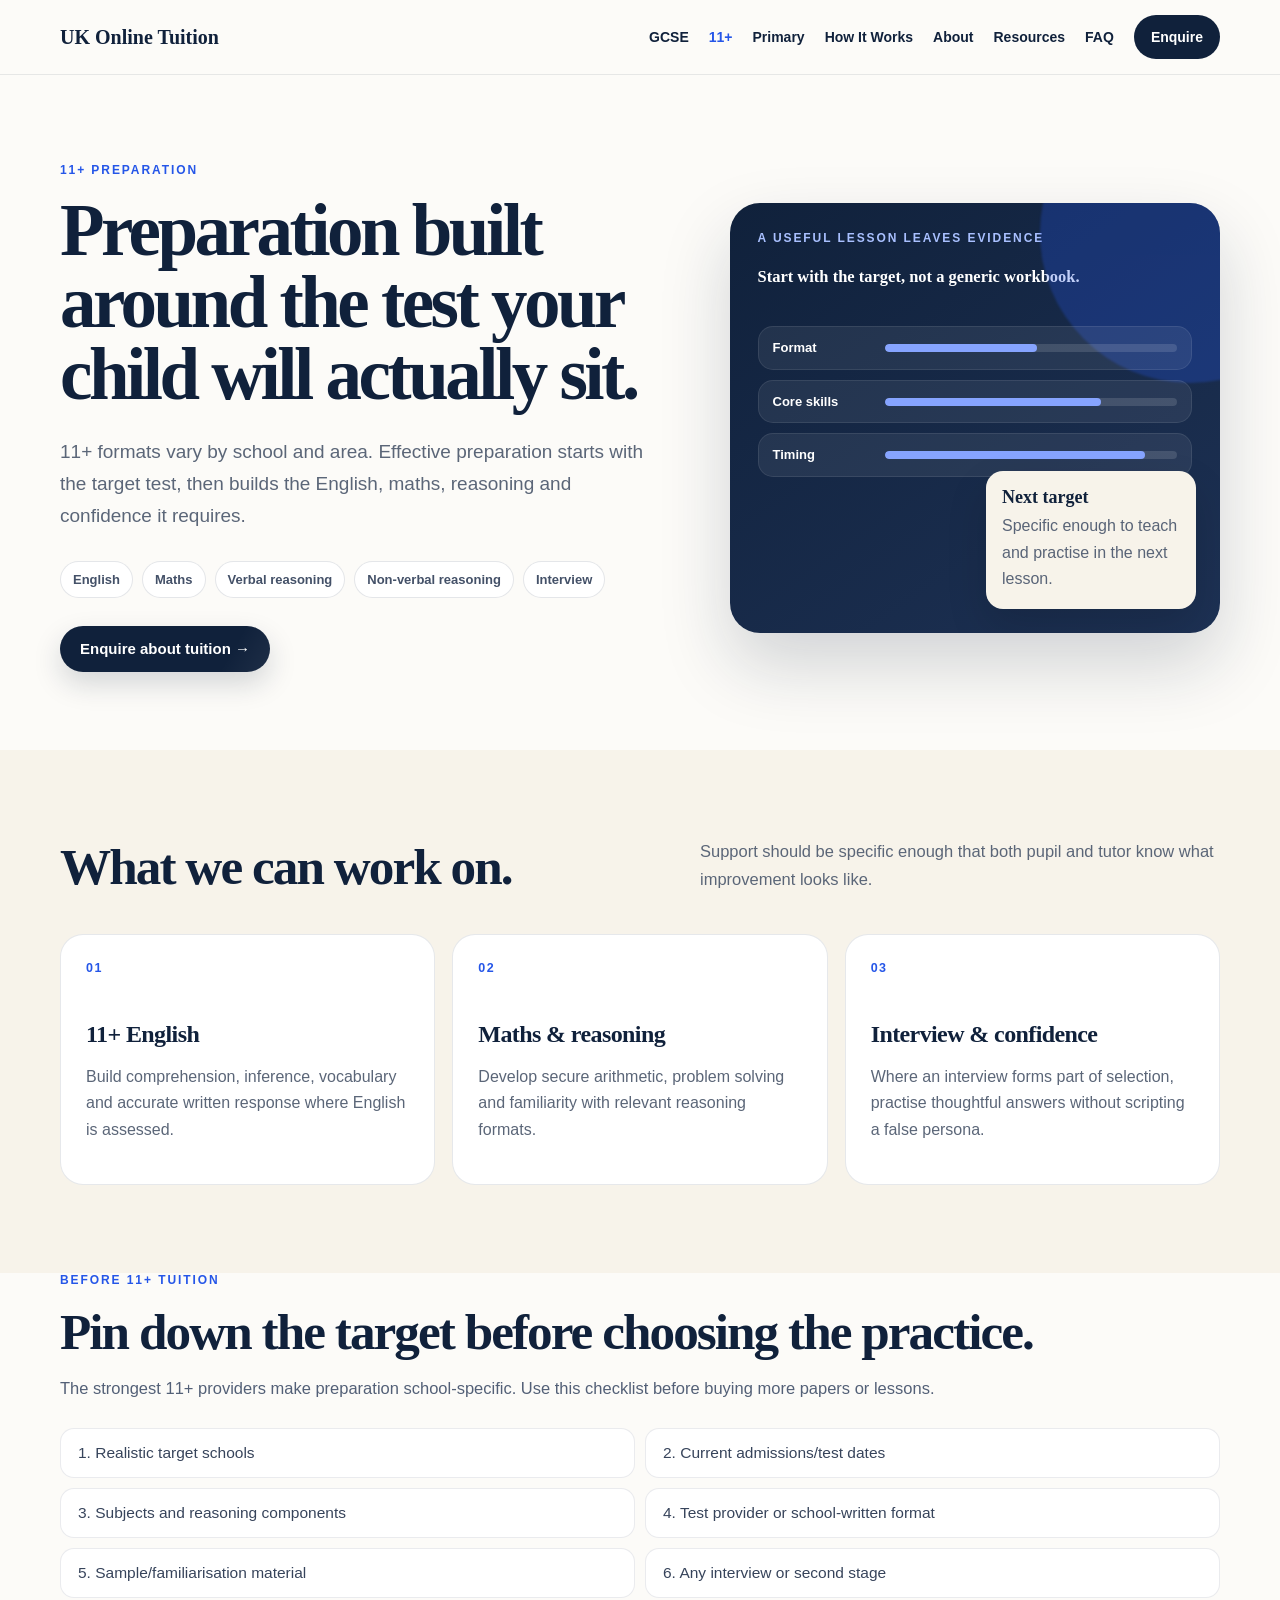
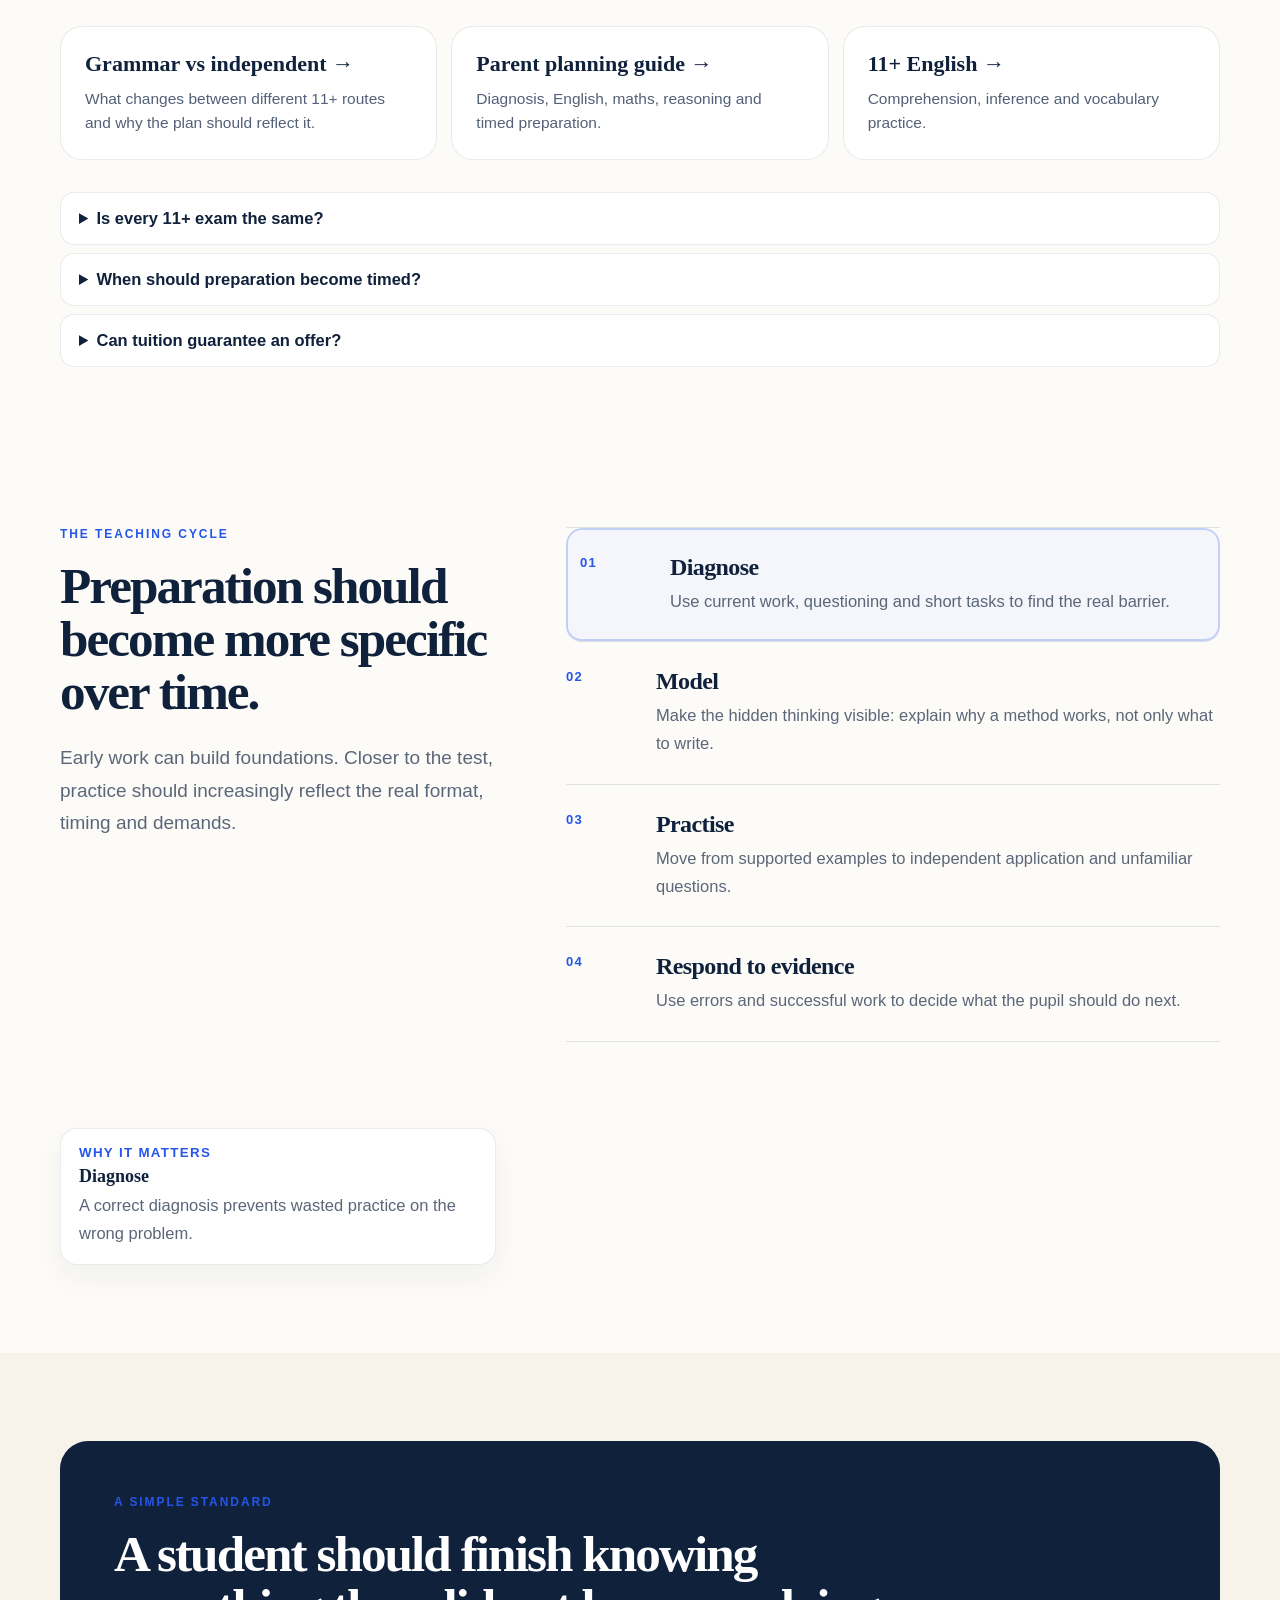
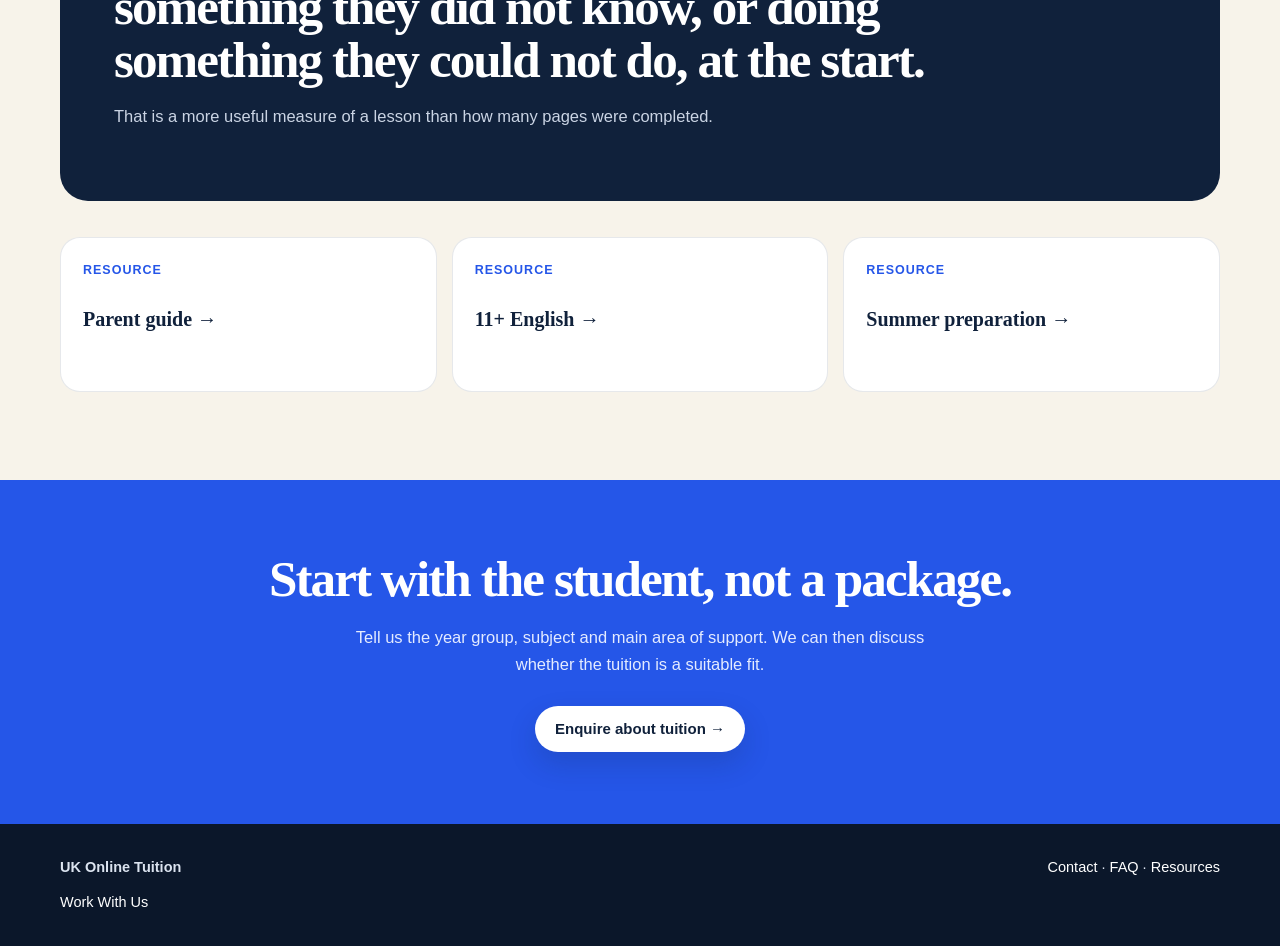
==== commit 5481472e: "Add playful sliding illustrations, floating cards and accessible motion controls" ====
--- a/11-plus/index.html
+++ b/11-plus/index.html
@@ -1,4 +1,4 @@
 <!doctype html><html lang="en"><head>
 <meta charset="utf-8"><meta name="viewport" content="width=device-width,initial-scale=1">
 <title>11+ & Entrance Exam Online Tuition | UK Online Tuition</title><meta name="description" content="Personalised 11+ and entrance exam tuition focused on comprehension, writing, reasoning and independent thinking for selective-school preparation.">
-<meta name="robots" content="noindex,nofollow"><link rel="canonical" href="https://www.ukonlinetuition.co.uk/11-plus/"><meta property="og:type" content="website"><meta property="og:title" content="11+ & Entrance Exam Online Tuition | UK Online Tuition"><meta property="og:description" content="Personalised 11+ and entrance exam tuition focused on comprehension, writing, reasoning and independent thinking for selective-school preparation."><meta property="og:url" content="https://www.ukonlinetuition.co.uk/11-plus/"><meta name="twitter:card" content="summary"><meta name="twitter:title" content="11+ & Entrance Exam Online Tuition | UK Online Tuition"><meta name="twitter:description" content="Personalised 11+ and entrance exam tuition focused on comprehension, writing, reasoning and independent thinking for selective-school preparation."><meta name="theme-color" content="#10213b"><link rel="icon" href="../assets/favicon.svg" type="image/svg+xml"><link rel="stylesheet" href="../assets/live-design.css"></head><body><a class="draft-skip" href="#main-content">Skip to content</a><nav id="ukot-global-nav" class="ukot-canonical-nav" aria-label="Main navigation"><div class="ukot-canonical-navin"><a class="ukot-canonical-brand" href="../index.html">UK Online Tuition</a><button type="button" class="ukot-canonical-toggle" aria-expanded="false" aria-controls="ukot-canonical-links">Menu</button><div id="ukot-canonical-links" class="ukot-canonical-links"><a href="../gcse/index.html">GCSE</a><a href="index.html">11+</a><a href="../primary/index.html">Primary</a><a href="../how-it-works/index.html">How It Works</a><a href="../about/index.html">About</a><a href="../resources/index.html">Resources</a><a href="../faq/index.html">FAQ</a><a class="ukot-canonical-enquire" href="../contact/index.html">Enquire</a></div></div></nav><div id="ukot-service"><main id="main-content"><section class="hero"><div class="wrap heroGrid"><div><div class="ey">11+ preparation</div><h1>Preparation built around the test your child will actually sit.</h1><p class="lede">11+ formats vary by school and area. Effective preparation starts with the target test, then builds the English, maths, reasoning and confidence it requires.</p><div class="chips"><span class="chip">English</span><span class="chip">Maths</span><span class="chip">Verbal reasoning</span><span class="chip">Non-verbal reasoning</span><span class="chip">Interview</span></div><a class="btn" href="../contact/index.html">Enquire about tuition →</a></div><div class="visual"><div class="ey">A useful lesson leaves evidence</div><p class="visual-title">Start with the target, not a generic workbook.</p><div class="matrix"><div class="row"><b>Format</b><div class="bar"><i class="w1"></i></div></div><div class="row"><b>Core skills</b><div class="bar"><i class="w2"></i></div></div><div class="row"><b>Timing</b><div class="bar"><i class="w3"></i></div></div></div><div class="note"><b>Next target</b><p>Specific enough to teach and practise in the next lesson.</p></div></div></div></section><section class="section cream"><div class="wrap"><div class="headrow"><h2>What we can work on.</h2><p>Support should be specific enough that both pupil and tutor know what improvement looks like.</p></div><div class="cards"><div class="card"><div class="k">01</div><h3>11+ English</h3><p>Build comprehension, inference, vocabulary and accurate written response where English is assessed.</p></div><div class="card"><div class="k">02</div><h3>Maths &amp; reasoning</h3><p>Develop secure arithmetic, problem solving and familiarity with relevant reasoning formats.</p></div><div class="card"><div class="k">03</div><h3>Interview &amp; confidence</h3><p>Where an interview forms part of selection, practise thoughtful answers without scripting a false persona.</p></div></div></div></section><section class="ukot-deep"><div class="ey">Before 11+ tuition</div><h2>Pin down the target before choosing the practice.</h2><p>The strongest 11+ providers make preparation school-specific. Use this checklist before buying more papers or lessons.</p><div class="ukot-check"><div>1. Realistic target schools</div><div>2. Current admissions/test dates</div><div>3. Subjects and reasoning components</div><div>4. Test provider or school-written format</div><div>5. Sample/familiarisation material</div><div>6. Any interview or second stage</div></div><div class="ukot-deep-grid"><a class="ukot-deep-card" href="https://www.ukonlinetuition.co.uk/post/11-plus-grammar-independent-school-preparation"><b>Grammar vs independent →</b><span>What changes between different 11+ routes and why the plan should reflect it.</span></a><a class="ukot-deep-card" href="https://www.ukonlinetuition.co.uk/post/11-plus-online-tuition-parent-guide"><b>Parent planning guide →</b><span>Diagnosis, English, maths, reasoning and timed preparation.</span></a><a class="ukot-deep-card" href="https://www.ukonlinetuition.co.uk/post/11-plus-english-comprehension-inference-vocabulary"><b>11+ English →</b><span>Comprehension, inference and vocabulary practice.</span></a></div><div class="ukot-mini-faq"><details><summary>Is every 11+ exam the same?</summary><p>No. The format can vary by area, consortium and school. Current official admissions information should determine the plan.</p></details><details><summary>When should preparation become timed?</summary><p>Once core skills are reasonably secure, timed and format-specific practice becomes more useful. Doing timed papers too early can simply rehearse the same gaps.</p></details><details><summary>Can tuition guarantee an offer?</summary><p>No responsible tutor can guarantee a selective-school place. Tuition can improve preparation, knowledge, familiarity and confidence; admissions outcomes depend on the assessment and wider process.</p></details></div></section><section class="section"><div class="wrap method" data-ui2="1"><div class="sticky"><div class="ey">The teaching cycle</div><h2>Preparation should become more specific over time.</h2><p class="lede">Early work can build foundations. Closer to the test, practice should increasingly reflect the real format, timing and demands.</p></div><div class="steps" role="group" aria-label="Teaching cycle"><div class="step ukot-click" role="button" tabindex="0" aria-pressed="true"><span>01</span><div><h3>Diagnose</h3><p>Use current work, questioning and short tasks to find the real barrier.</p></div></div><div class="step ukot-click" role="button" tabindex="0" aria-pressed="false"><span>02</span><div><h3>Model</h3><p>Make the hidden thinking visible: explain why a method works, not only what to write.</p></div></div><div class="step ukot-click" role="button" tabindex="0" aria-pressed="false"><span>03</span><div><h3>Practise</h3><p>Move from supported examples to independent application and unfamiliar questions.</p></div></div><div class="step ukot-click" role="button" tabindex="0" aria-pressed="false"><span>04</span><div><h3>Respond to evidence</h3><p>Use errors and successful work to decide what the pupil should do next.</p></div></div></div><div class="ukot-dyn" aria-live="polite"><small>Why it matters</small><b>Diagnose</b><p>A correct diagnosis prevents wasted practice on the wrong problem.</p></div></div></section><section class="section cream"><div class="wrap"><div class="quote"><div class="ey">A simple standard</div><h2>A student should finish knowing something they did not know, or doing something they could not do, at the start.</h2><p>That is a more useful measure of a lesson than how many pages were completed.</p></div><div class="resource"><a class="res" href="https://www.ukonlinetuition.co.uk/post/11-plus-online-tuition-parent-guide"><small>Resource</small><b>Parent guide →</b></a><a class="res" href="https://www.ukonlinetuition.co.uk/post/11-plus-english-comprehension-inference-vocabulary"><small>Resource</small><b>11+ English →</b></a><a class="res" href="https://www.ukonlinetuition.co.uk/post/11-plus-summer-preparation-year-5"><small>Resource</small><b>Summer preparation →</b></a></div></div></section><section class="cta"><div class="wrap"><h2>Start with the student, not a package.</h2><p>Tell us the year group, subject and main area of support. We can then discuss whether the tuition is a suitable fit.</p><a class="btn" href="../contact/index.html">Enquire about tuition →</a></div></section></main><footer><div class="wrap foot"><div><b>UK Online Tuition</b></div><div><a href="../contact/index.html">Contact</a> · <a href="../faq/index.html">FAQ</a> · <a href="../resources/index.html">Resources</a></div></div><div class="wrap draft-work-link"><a href="../work-with-us/index.html">Work With Us</a></div></footer></div><script src="../assets/main.js" defer></script><script src="../assets/live-design.js" defer></script></body></html>+<meta name="robots" content="noindex,nofollow"><link rel="canonical" href="https://www.ukonlinetuition.co.uk/11-plus/"><meta property="og:type" content="website"><meta property="og:title" content="11+ & Entrance Exam Online Tuition | UK Online Tuition"><meta property="og:description" content="Personalised 11+ and entrance exam tuition focused on comprehension, writing, reasoning and independent thinking for selective-school preparation."><meta property="og:url" content="https://www.ukonlinetuition.co.uk/11-plus/"><meta name="twitter:card" content="summary"><meta name="twitter:title" content="11+ & Entrance Exam Online Tuition | UK Online Tuition"><meta name="twitter:description" content="Personalised 11+ and entrance exam tuition focused on comprehension, writing, reasoning and independent thinking for selective-school preparation."><meta name="theme-color" content="#10213b"><link rel="icon" href="../assets/favicon.svg" type="image/svg+xml"><link rel="stylesheet" href="../assets/live-design.css"><link rel="stylesheet" href="../assets/motion.css"></head><body><a class="draft-skip" href="#main-content">Skip to content</a><nav id="ukot-global-nav" class="ukot-canonical-nav" aria-label="Main navigation"><div class="ukot-canonical-navin"><a class="ukot-canonical-brand" href="../index.html">UK Online Tuition</a><button type="button" class="ukot-canonical-toggle" aria-expanded="false" aria-controls="ukot-canonical-links">Menu</button><div id="ukot-canonical-links" class="ukot-canonical-links"><a href="../gcse/index.html">GCSE</a><a href="index.html">11+</a><a href="../primary/index.html">Primary</a><a href="../how-it-works/index.html">How It Works</a><a href="../about/index.html">About</a><a href="../resources/index.html">Resources</a><a href="../faq/index.html">FAQ</a><a class="ukot-canonical-enquire" href="../contact/index.html">Enquire</a></div></div></nav><div id="ukot-service"><main id="main-content"><section class="hero"><div class="wrap heroGrid"><div><div class="ey">11+ preparation</div><h1>Preparation built around the test your child will actually sit.</h1><p class="lede">11+ formats vary by school and area. Effective preparation starts with the target test, then builds the English, maths, reasoning and confidence it requires.</p><div class="chips"><span class="chip">English</span><span class="chip">Maths</span><span class="chip">Verbal reasoning</span><span class="chip">Non-verbal reasoning</span><span class="chip">Interview</span></div><a class="btn" href="../contact/index.html">Enquire about tuition →</a></div><div class="visual"><div class="ey">A useful lesson leaves evidence</div><p class="visual-title">Start with the target, not a generic workbook.</p><div class="matrix"><div class="row"><b>Format</b><div class="bar"><i class="w1"></i></div></div><div class="row"><b>Core skills</b><div class="bar"><i class="w2"></i></div></div><div class="row"><b>Timing</b><div class="bar"><i class="w3"></i></div></div></div><div class="note"><b>Next target</b><p>Specific enough to teach and practise in the next lesson.</p></div></div></div></section><section class="section cream"><div class="wrap"><div class="headrow"><h2>What we can work on.</h2><p>Support should be specific enough that both pupil and tutor know what improvement looks like.</p></div><div class="cards"><div class="card"><div class="k">01</div><h3>11+ English</h3><p>Build comprehension, inference, vocabulary and accurate written response where English is assessed.</p></div><div class="card"><div class="k">02</div><h3>Maths &amp; reasoning</h3><p>Develop secure arithmetic, problem solving and familiarity with relevant reasoning formats.</p></div><div class="card"><div class="k">03</div><h3>Interview &amp; confidence</h3><p>Where an interview forms part of selection, practise thoughtful answers without scripting a false persona.</p></div></div></div></section><section class="ukot-deep"><div class="ey">Before 11+ tuition</div><h2>Pin down the target before choosing the practice.</h2><p>The strongest 11+ providers make preparation school-specific. Use this checklist before buying more papers or lessons.</p><div class="ukot-check"><div>1. Realistic target schools</div><div>2. Current admissions/test dates</div><div>3. Subjects and reasoning components</div><div>4. Test provider or school-written format</div><div>5. Sample/familiarisation material</div><div>6. Any interview or second stage</div></div><div class="ukot-deep-grid"><a class="ukot-deep-card" href="https://www.ukonlinetuition.co.uk/post/11-plus-grammar-independent-school-preparation"><b>Grammar vs independent →</b><span>What changes between different 11+ routes and why the plan should reflect it.</span></a><a class="ukot-deep-card" href="https://www.ukonlinetuition.co.uk/post/11-plus-online-tuition-parent-guide"><b>Parent planning guide →</b><span>Diagnosis, English, maths, reasoning and timed preparation.</span></a><a class="ukot-deep-card" href="https://www.ukonlinetuition.co.uk/post/11-plus-english-comprehension-inference-vocabulary"><b>11+ English →</b><span>Comprehension, inference and vocabulary practice.</span></a></div><div class="ukot-mini-faq"><details><summary>Is every 11+ exam the same?</summary><p>No. The format can vary by area, consortium and school. Current official admissions information should determine the plan.</p></details><details><summary>When should preparation become timed?</summary><p>Once core skills are reasonably secure, timed and format-specific practice becomes more useful. Doing timed papers too early can simply rehearse the same gaps.</p></details><details><summary>Can tuition guarantee an offer?</summary><p>No responsible tutor can guarantee a selective-school place. Tuition can improve preparation, knowledge, familiarity and confidence; admissions outcomes depend on the assessment and wider process.</p></details></div></section><section class="section"><div class="wrap method" data-ui2="1"><div class="sticky"><div class="ey">The teaching cycle</div><h2>Preparation should become more specific over time.</h2><p class="lede">Early work can build foundations. Closer to the test, practice should increasingly reflect the real format, timing and demands.</p></div><div class="steps" role="group" aria-label="Teaching cycle"><div class="step ukot-click" role="button" tabindex="0" aria-pressed="true"><span>01</span><div><h3>Diagnose</h3><p>Use current work, questioning and short tasks to find the real barrier.</p></div></div><div class="step ukot-click" role="button" tabindex="0" aria-pressed="false"><span>02</span><div><h3>Model</h3><p>Make the hidden thinking visible: explain why a method works, not only what to write.</p></div></div><div class="step ukot-click" role="button" tabindex="0" aria-pressed="false"><span>03</span><div><h3>Practise</h3><p>Move from supported examples to independent application and unfamiliar questions.</p></div></div><div class="step ukot-click" role="button" tabindex="0" aria-pressed="false"><span>04</span><div><h3>Respond to evidence</h3><p>Use errors and successful work to decide what the pupil should do next.</p></div></div></div><div class="ukot-dyn" aria-live="polite"><small>Why it matters</small><b>Diagnose</b><p>A correct diagnosis prevents wasted practice on the wrong problem.</p></div></div></section><section class="section cream"><div class="wrap"><div class="quote"><div class="ey">A simple standard</div><h2>A student should finish knowing something they did not know, or doing something they could not do, at the start.</h2><p>That is a more useful measure of a lesson than how many pages were completed.</p></div><div class="resource"><a class="res" href="https://www.ukonlinetuition.co.uk/post/11-plus-online-tuition-parent-guide"><small>Resource</small><b>Parent guide →</b></a><a class="res" href="https://www.ukonlinetuition.co.uk/post/11-plus-english-comprehension-inference-vocabulary"><small>Resource</small><b>11+ English →</b></a><a class="res" href="https://www.ukonlinetuition.co.uk/post/11-plus-summer-preparation-year-5"><small>Resource</small><b>Summer preparation →</b></a></div></div></section><section class="cta"><div class="wrap"><h2>Start with the student, not a package.</h2><p>Tell us the year group, subject and main area of support. We can then discuss whether the tuition is a suitable fit.</p><a class="btn" href="../contact/index.html">Enquire about tuition →</a></div></section></main><footer><div class="wrap foot"><div><b>UK Online Tuition</b></div><div><a href="../contact/index.html">Contact</a> · <a href="../faq/index.html">FAQ</a> · <a href="../resources/index.html">Resources</a></div></div><div class="wrap draft-work-link"><a href="../work-with-us/index.html">Work With Us</a></div></footer></div><script src="../assets/main.js" defer></script><script src="../assets/live-design.js" defer></script><script src="../assets/motion.js" defer></script></body></html>
--- a/assets/motion.css
+++ b/assets/motion.css
@@ -0,0 +1,30 @@
+/* Playful visual layer, entirely local to the draft. */
+:root{--motion-blue:#2556e8;--motion-navy:#10213b}
+#ukot-home .hero{background:radial-gradient(ellipse at 88% 22%,#e6ecff 0,transparent 46%),#fcfbf8}
+#ukot-home .hero .ey:before{content:'✳';display:inline-block;font-size:21px;vertical-align:middle;margin-right:12px;color:#2556e8;animation:star-turn 16s linear infinite}
+#ukot-home .orb{animation:orb-drift 12s ease-in-out infinite alternate}
+#ukot-home .lesson{animation:card-float 7s ease-in-out infinite!important}
+#ukot-home .mini{animation:card-float 8s ease-in-out -3s infinite!important}
+#ukot-home .btn,#ukot-service .btn,#ukot-about .btn,#ukot-how .btn,#ukot-work .btn{transition:transform .22s ease,box-shadow .22s ease;background-image:linear-gradient(120deg,transparent 35%,#ffffff18 50%,transparent 65%);background-size:240% 100%}
+#ukot-home .btn:hover,#ukot-service .btn:hover{transform:translateY(-3px);background-position:100% 0;box-shadow:0 14px 32px #2556e82b}
+#ukot-home .card,#ukot-home .res,#ukot-service .card,#ukot-lib .card{transition:transform .25s ease,box-shadow .25s ease,border-color .25s ease}
+#ukot-home .card:hover,#ukot-home .res:hover,#ukot-service .card:hover,#ukot-lib .card:hover{transform:translateY(-7px) rotate(-.5deg);box-shadow:0 22px 45px #10213b18;border-color:#2556e87a}
+#ukot-home .motion-ribbon{overflow:hidden;background:#2556e8;color:#fff;padding:24px 0;transform:rotate(-1.2deg);margin:12px 0 0}
+#ukot-home .motion-ribbon-track{display:flex;align-items:center;justify-content:space-around;gap:48px;width:max-content;min-width:125%;animation:text-drift 22s ease-in-out infinite alternate;font-size:clamp(18px,2vw,28px);font-weight:700;padding:0 40px;white-space:nowrap}
+#ukot-home .motion-ribbon-track span:nth-child(even){font-size:34px;color:#ffdb83}
+#ukot-home .motion-showcase{padding:96px 0;background:#f7f3ea;overflow:hidden}
+#ukot-home .motion-heading{display:flex;justify-content:space-between;gap:32px;align-items:end;margin-bottom:36px}
+#ukot-home .motion-heading h2{max-width:630px}#ukot-home .motion-heading p{color:#536176;margin:0}
+#ukot-home .motion-track{display:flex;gap:24px;overflow-x:auto;scroll-snap-type:x mandatory;scrollbar-width:thin;scrollbar-color:#2556e8 #e4e1db;padding:8px 0 22px;overscroll-behavior-x:contain}
+#ukot-home .motion-slide{flex:0 0 calc(68% - 12px);min-width:0;scroll-snap-align:start;background:#fcfbf8;border:1px solid #10213b1a;border-radius:28px;overflow:hidden;box-shadow:0 12px 34px #10213b0a;transition:transform .25s}
+#ukot-home .motion-slide img{display:block;width:100%;height:auto;aspect-ratio:1.8;object-fit:cover}
+#ukot-home .motion-caption{padding:28px 32px 32px}#ukot-home .motion-caption>span{font-size:12px;letter-spacing:.12em;font-weight:800;color:#2556e8}
+#ukot-home .motion-caption h3{font-size:clamp(25px,3vw,38px);margin-top:12px}#ukot-home .motion-caption p{color:#536176;max-width:580px}#ukot-home .motion-caption a{display:inline-flex;gap:22px;font-weight:750;color:#10213b;border-bottom:2px solid #2556e8;padding:4px 0}
+#ukot-home .motion-controls{display:flex;justify-content:space-between;align-items:center;gap:18px;margin-top:22px}#ukot-home .motion-arrows{display:flex;gap:18px;align-items:center}#ukot-home .motion-controls button{border:1px solid #10213b33;background:#fcfbf8;color:#10213b;font:700 15px 'Segoe UI',sans-serif;padding:12px 18px;border-radius:999px;min-height:46px;cursor:pointer}#ukot-home .motion-arrows button{font-size:23px;width:50px;padding:8px}#slide-position{font-size:13px;font-weight:800;letter-spacing:.08em}
+#ukot-home .motion-controls button:hover{background:#10213b;color:white}.motion-paused #ukot-home *{animation-play-state:paused!important}
+@keyframes card-float{0%,100%{transform:translateY(0)}50%{transform:translateY(-9px)}}@keyframes orb-drift{from{transform:translate(0,0) scale(.97)}to{transform:translate(14px,10px) scale(1.04)}}@keyframes star-turn{to{transform:rotate(360deg)}}@keyframes text-drift{from{transform:translateX(0)}to{transform:translateX(-25%)}}
+@media(max-width:700px){#ukot-home .motion-showcase{padding:60px 0}#ukot-home .motion-heading{display:block}#ukot-home .motion-heading p{margin-top:20px}#ukot-home .motion-slide{flex-basis:88%}#ukot-home .motion-caption{padding:24px}#ukot-home .motion-controls{flex-wrap:wrap}#ukot-home .motion-ribbon{padding:18px 0}#ukot-home .motion-ribbon-track{font-size:20px;gap:28px;animation-duration:28s}#ukot-home .lesson{animation:none!important}}
+@media(prefers-reduced-motion:reduce){#ukot-home *{animation:none!important;scroll-behavior:auto!important}#ukot-home .motion-ribbon{transform:none}#ukot-home .motion-ribbon-track{width:auto;min-width:0;white-space:normal;flex-wrap:wrap;gap:20px;justify-content:center}#ukot-home .card:hover,#ukot-home .res:hover,#ukot-service .card:hover,#ukot-lib .card:hover{transform:none}}
+
+#ukot-home{overflow-x:clip}
+@media(prefers-reduced-motion:reduce){#ukot-home .lesson,#ukot-home .mini,#ukot-home .orb,#ukot-home .hero .ey:before,#ukot-home .motion-ribbon-track{animation:none!important}}
